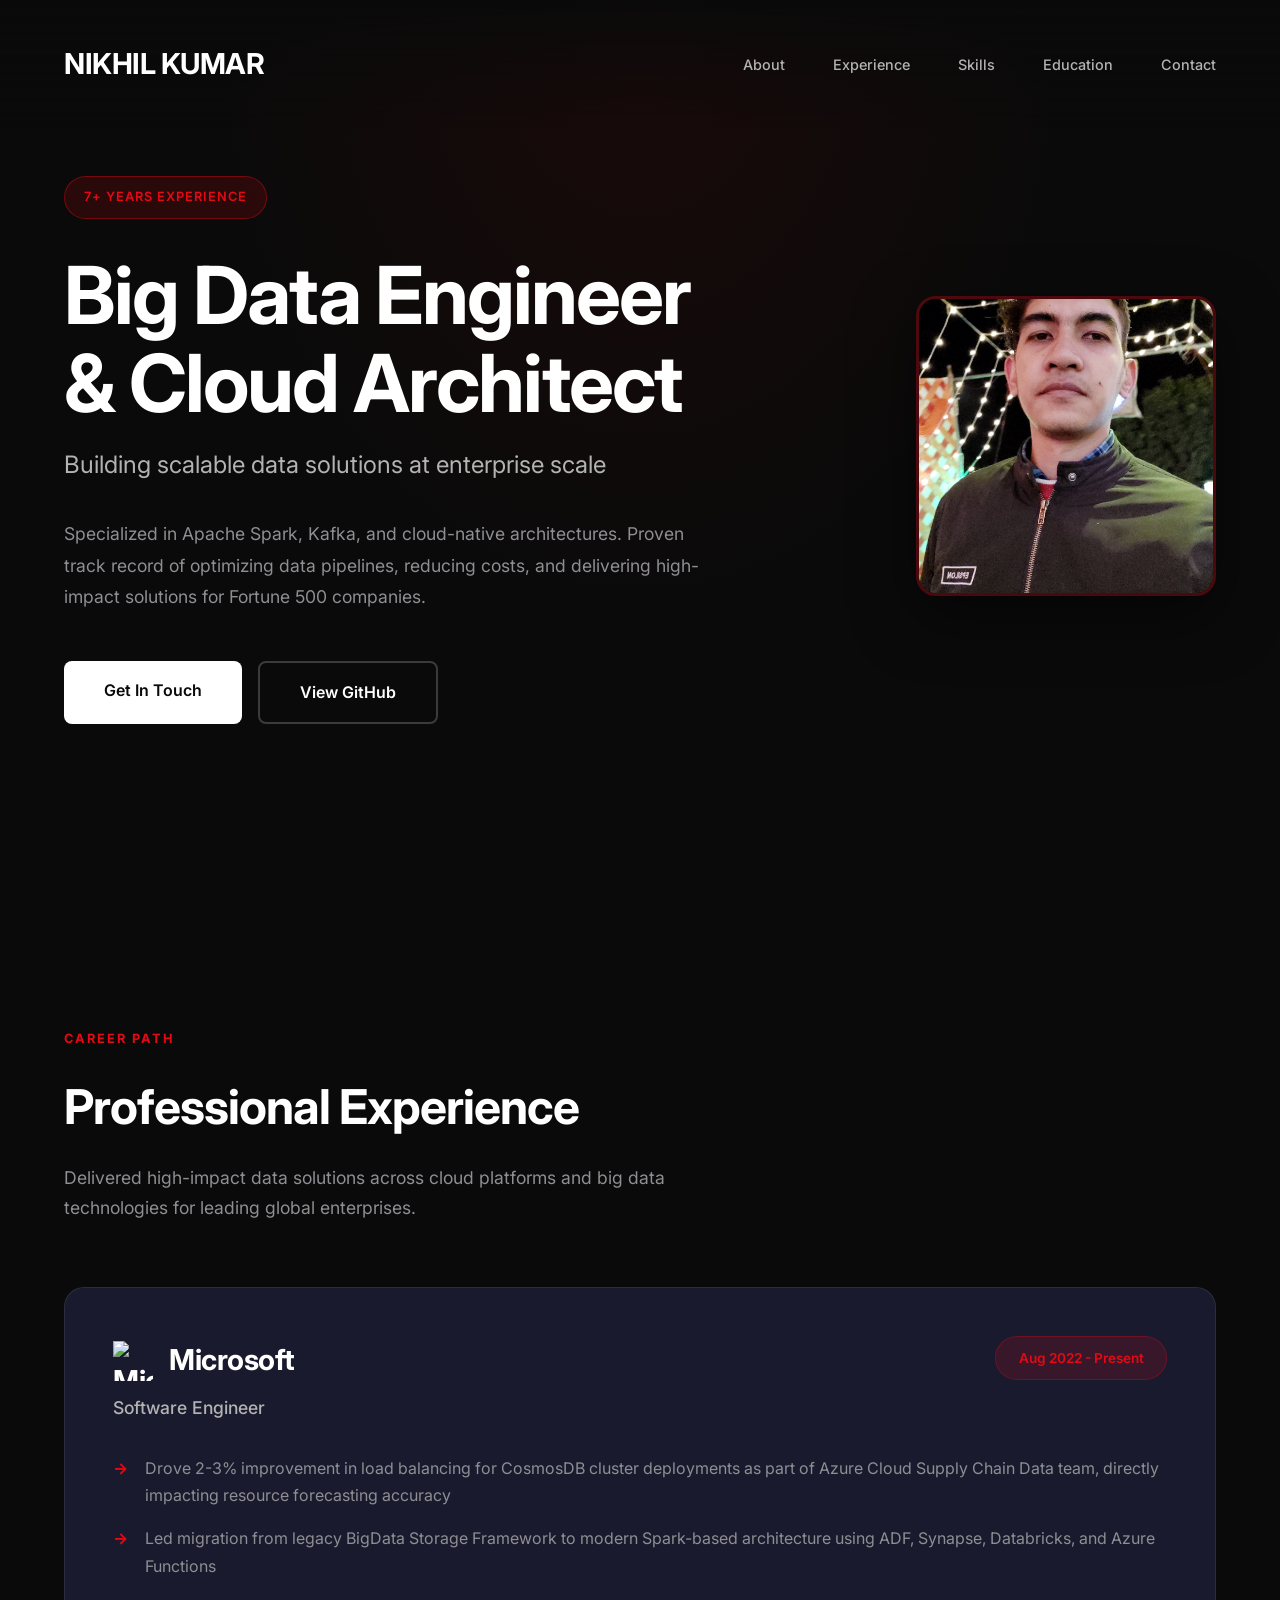
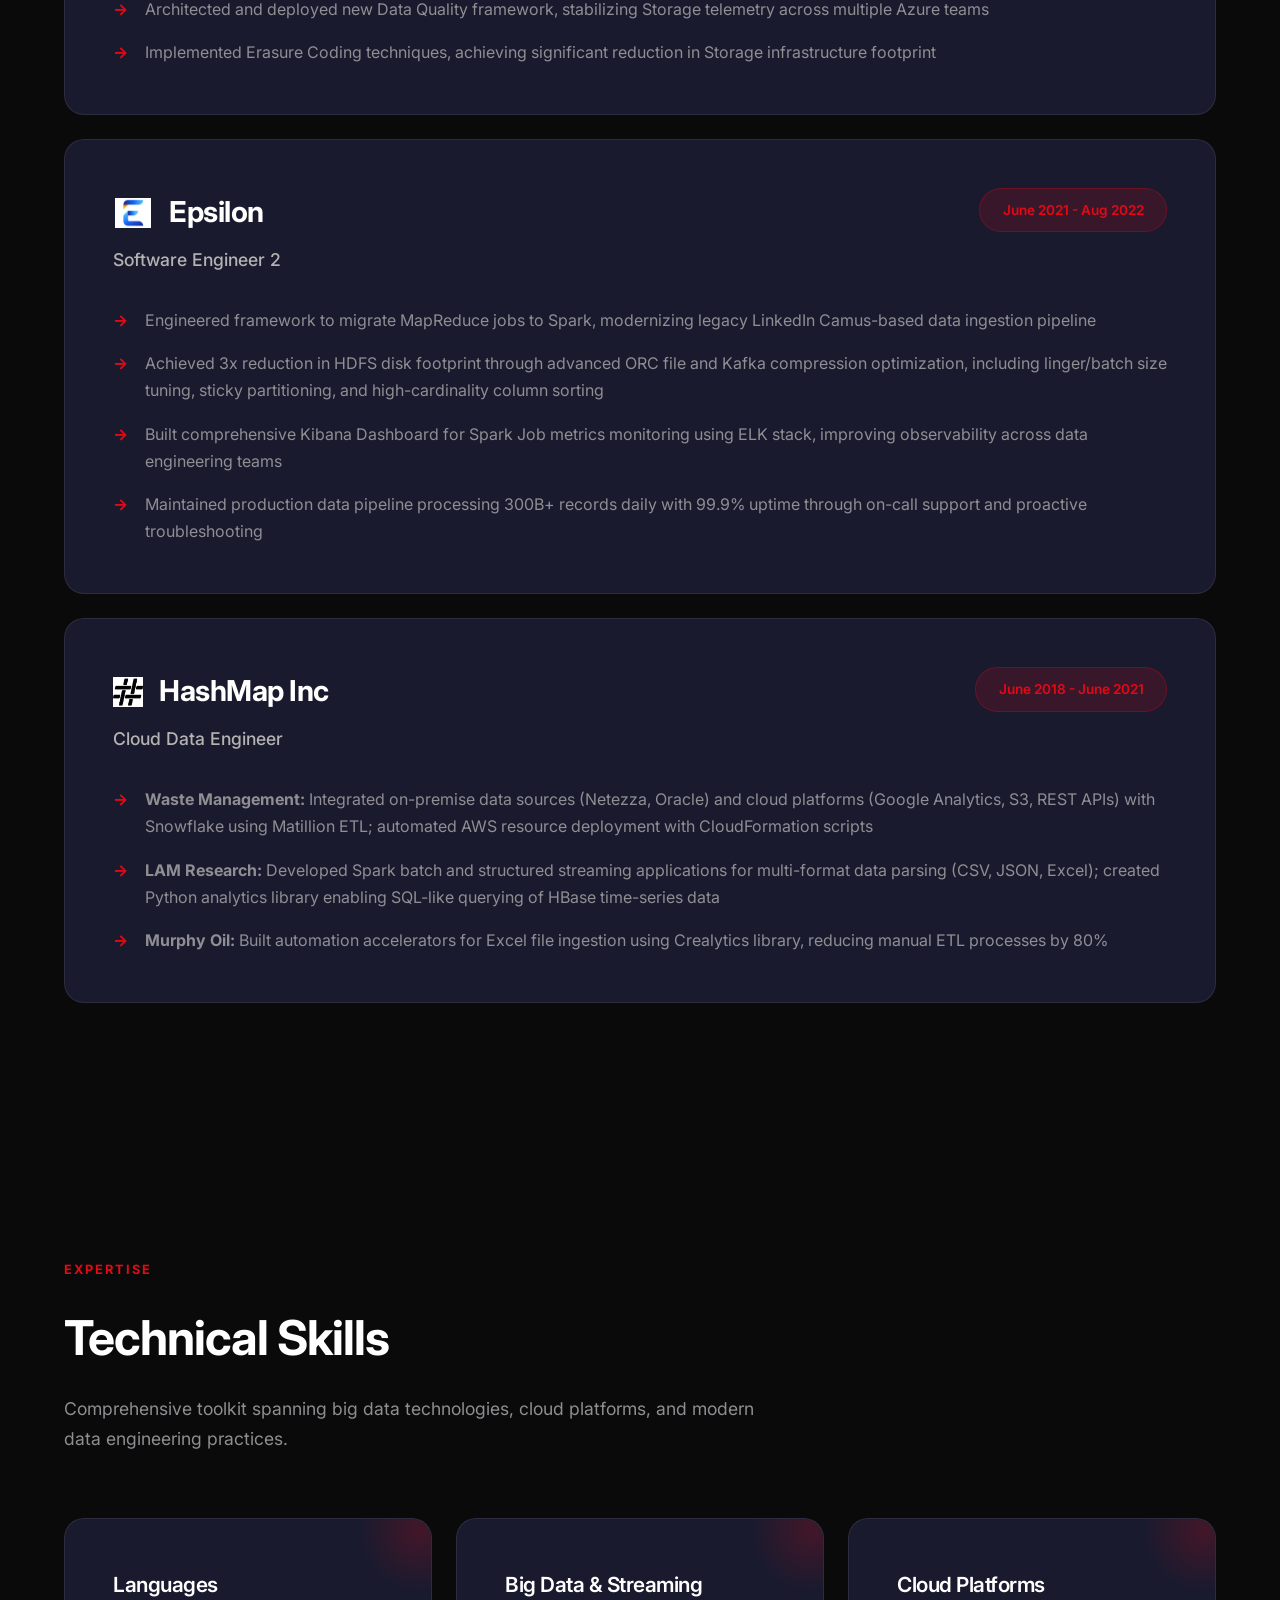
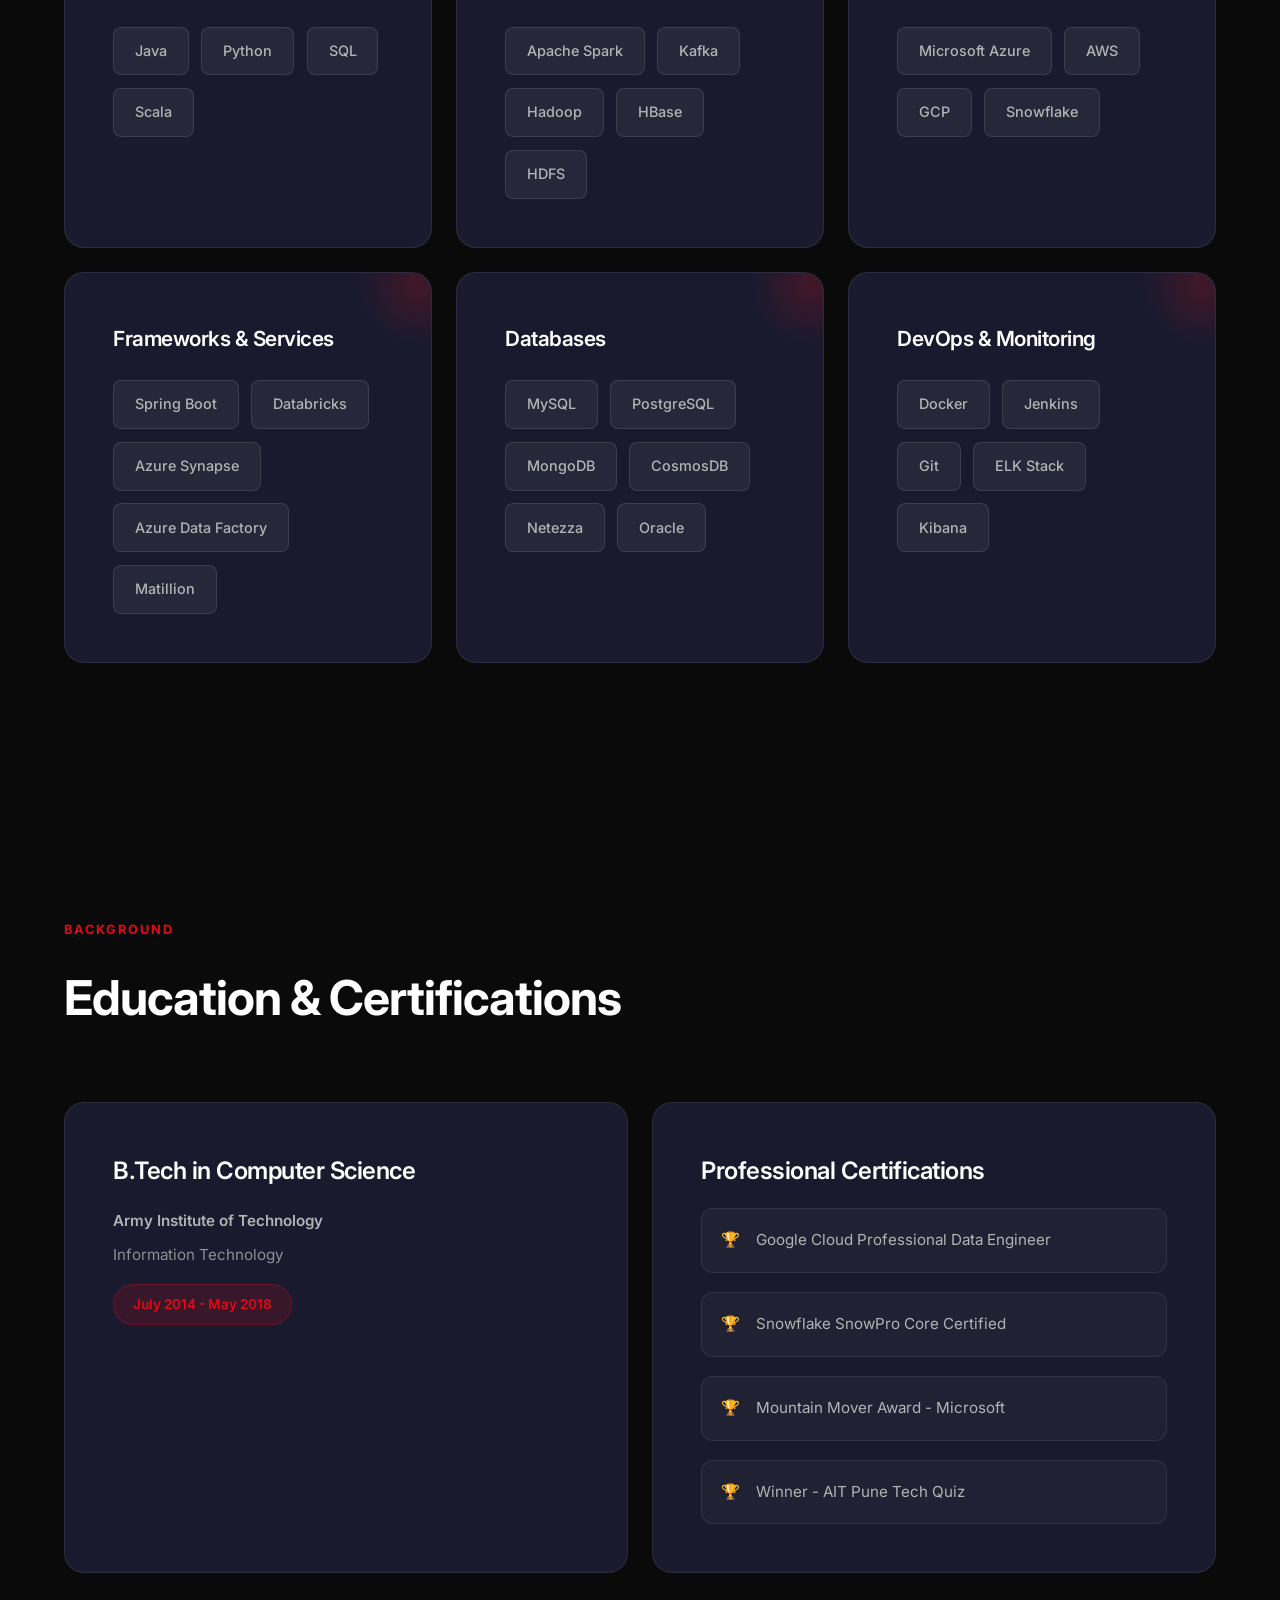
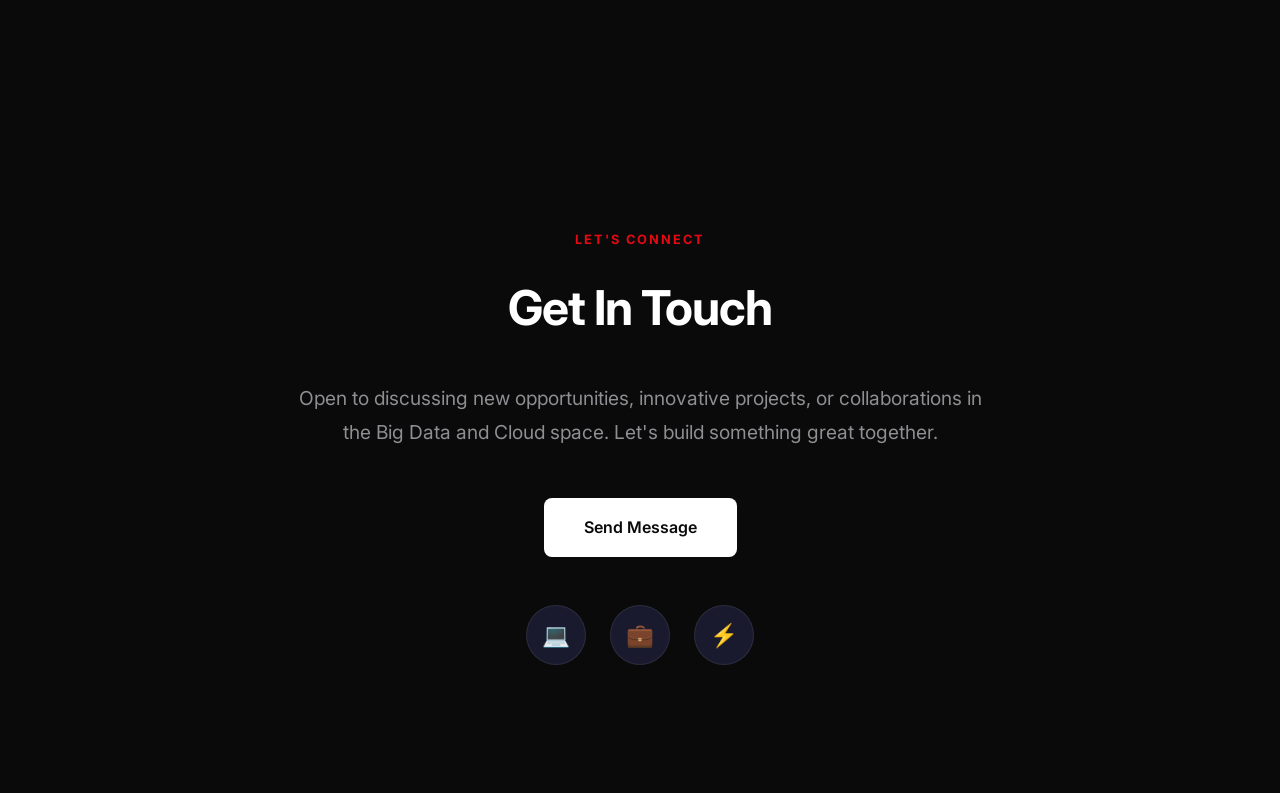
==== index.html @ 718dc9da "Update index.html" ====
<!DOCTYPE html>
<html lang="en">

<head>
  <meta charset="UTF-8">
  <meta name="viewport" content="width=device-width, initial-scale=1.0">
  <title>Nikhil Kumar | Big Data Engineer</title>
  <link rel="preconnect" href="https://fonts.googleapis.com">
  <link rel="preconnect" href="https://fonts.gstatic.com" crossorigin>
  <link href="https://fonts.googleapis.com/css2?family=Inter:wght@300;400;500;600;700&display=swap" rel="stylesheet">
  <style>
    * {
      margin: 0;
      padding: 0;
      box-sizing: border-box;
    }

    :root {
      --bg-primary: #0a0a0a;
      --bg-secondary: #141414;
      --bg-card: #1a1a2e;
      --bg-card-hover: #252541;
      --accent: #ffffff;
      --accent-muted: #b3b3b3;
      --accent-dim: #8e8e93;
      --border: rgba(255, 255, 255, 0.08);
      --highlight: #e50914;
    }

    body {
      font-family: 'Inter', -apple-system, BlinkMacSystemFont, sans-serif;
      background: var(--bg-primary);
      color: var(--accent);
      line-height: 1.7;
      overflow-x: hidden;
      -webkit-font-smoothing: antialiased;
    }

    /* Navigation */
    nav {
      position: fixed;
      top: 0;
      width: 100%;
      background: linear-gradient(180deg, rgba(10, 10, 10, 0.98) 0%, rgba(10, 10, 10, 0) 100%);
      padding: 2rem 0;
      z-index: 1000;
      transition: all 0.3s ease;
    }

    nav.scrolled {
      background: rgba(10, 10, 10, 0.98);
      backdrop-filter: blur(20px);
      border-bottom: 1px solid var(--border);
    }

    nav .container {
      display: flex;
      justify-content: space-between;
      align-items: center;
      max-width: 1400px;
      margin: 0 auto;
      padding: 0 5%;
    }

    .logo {
      font-size: 1.8rem;
      font-weight: 700;
      color: var(--accent);
      text-decoration: none;
      letter-spacing: -0.5px;
      padding: 0.5rem 0;
    }

    .nav-links {
      display: flex;
      gap: 3rem;
      list-style: none;
    }

    .nav-links a {
      color: var(--accent-muted);
      text-decoration: none;
      transition: color 0.3s ease;
      font-size: 0.9rem;
      font-weight: 500;
      position: relative;
    }

    .nav-links a::after {
      content: '';
      position: absolute;
      bottom: -5px;
      left: 0;
      width: 0;
      height: 2px;
      background: var(--accent);
      transition: width 0.3s ease;
    }

    .nav-links a:hover {
      color: var(--accent);
    }

    .nav-links a:hover::after {
      width: 100%;
    }

    /* Hero Section */
    .hero {
      min-height: 100vh;
      display: flex;
      align-items: center;
      padding: 0 5%;
      position: relative;
      background: radial-gradient(ellipse at top, rgba(229, 9, 20, 0.08), transparent 50%);
    }

    .hero-content {
      max-width: 1400px;
      margin: 0 auto;
      width: 100%;
      display: flex;
      align-items: center;
      gap: 4rem;
    }

    .hero-text {
      flex: 1;
    }

    .profile-image-container {
      flex-shrink: 0;
    }

    .profile-image {
      width: 300px;
      height: 300px;
      border-radius: 20px;
      object-fit: cover;
      border: 3px solid rgba(229, 9, 20, 0.3);
      box-shadow: 0 20px 60px rgba(0, 0, 0, 0.5);
      transition: all 0.4s ease;
    }

    .profile-image:hover {
      transform: scale(1.05);
      border-color: var(--highlight);
      box-shadow: 0 30px 80px rgba(229, 9, 20, 0.4);
    }

    .hero-label {
      display: inline-block;
      padding: 0.6rem 1.2rem;
      background: rgba(229, 9, 20, 0.15);
      border: 1px solid rgba(229, 9, 20, 0.4);
      border-radius: 50px;
      font-size: 0.8rem;
      font-weight: 600;
      color: var(--highlight);
      margin-bottom: 2rem;
      letter-spacing: 1px;
      text-transform: uppercase;
    }

    .hero h1 {
      font-size: 5rem;
      font-weight: 700;
      margin-bottom: 1rem;
      letter-spacing: -2px;
      line-height: 1.1;
    }

    .hero .subtitle {
      font-size: 1.5rem;
      color: var(--accent-muted);
      margin-bottom: 2rem;
      font-weight: 400;
    }

    .hero p {
      font-size: 1.1rem;
      color: var(--accent-dim);
      max-width: 650px;
      margin-bottom: 3rem;
      line-height: 1.8;
    }

    .cta-buttons {
      display: flex;
      gap: 1rem;
    }

    .btn {
      padding: 1rem 2.5rem;
      border: none;
      background: var(--accent);
      color: var(--bg-primary);
      text-decoration: none;
      border-radius: 8px;
      transition: all 0.3s cubic-bezier(0.4, 0, 0.2, 1);
      font-size: 1rem;
      font-weight: 600;
      cursor: pointer;
      display: inline-block;
    }

    .btn:hover {
      transform: scale(1.05);
      box-shadow: 0 10px 40px rgba(255, 255, 255, 0.3);
    }

    .btn-secondary {
      background: transparent;
      color: var(--accent);
      border: 2px solid rgba(255, 255, 255, 0.2);
    }

    .btn-secondary:hover {
      border-color: var(--accent);
      background: rgba(255, 255, 255, 0.05);
    }

    /* Section Styling */
    section {
      padding: 8rem 5%;
      max-width: 1400px;
      margin: 0 auto;
    }

    .section-header {
      margin-bottom: 4rem;
    }

    .section-label {
      font-size: 0.8rem;
      color: var(--highlight);
      font-weight: 700;
      text-transform: uppercase;
      letter-spacing: 2px;
      margin-bottom: 1rem;
    }

    .section-title {
      font-size: 3rem;
      font-weight: 700;
      letter-spacing: -1px;
      margin-bottom: 1rem;
    }

    .section-description {
      font-size: 1.1rem;
      color: var(--accent-dim);
      max-width: 700px;
    }

    /* Experience Cards - Netflix Style */
    .experience-grid {
      display: grid;
      gap: 1.5rem;
    }

    .experience-card {
      background: var(--bg-card);
      padding: 3rem;
      border-radius: 20px;
      border: 1px solid var(--border);
      transition: all 0.4s cubic-bezier(0.4, 0, 0.2, 1);
      position: relative;
      overflow: hidden;
    }

    .experience-card::before {
      content: '';
      position: absolute;
      inset: 0;
      border-radius: 20px;
      padding: 2px;
      background: linear-gradient(135deg, rgba(229, 9, 20, 0.6), rgba(147, 51, 234, 0.6));
      -webkit-mask: linear-gradient(#fff 0 0) content-box, linear-gradient(#fff 0 0);
      -webkit-mask-composite: xor;
      mask-composite: exclude;
      opacity: 0;
      transition: opacity 0.4s ease;
    }

    .experience-card:hover {
      background: var(--bg-card-hover);
      transform: translateY(-8px);
      box-shadow: 0 25px 60px rgba(0, 0, 0, 0.6);
    }

    .experience-card:hover::before {
      opacity: 1;
    }

    .company-header {
      display: flex;
      justify-content: space-between;
      align-items: flex-start;
      margin-bottom: 2rem;
      flex-wrap: wrap;
      gap: 1rem;
    }

    .company-info {
      flex: 1;
    }

    .company-name {
      font-size: 1.8rem;
      font-weight: 700;
      color: var(--accent);
      margin-bottom: 0.5rem;
      letter-spacing: -0.5px;
      display: flex;
      align-items: center;
      gap: 1rem;
    }

    .company-logo {
      width: 40px;
      height: 40px;
      object-fit: contain;
    }

    .role {
      font-size: 1.1rem;
      color: var(--accent-muted);
      font-weight: 500;
    }

    .date-badge {
      padding: 0.6rem 1.4rem;
      background: rgba(229, 9, 20, 0.15);
      border: 1px solid rgba(229, 9, 20, 0.3);
      border-radius: 50px;
      color: var(--highlight);
      font-size: 0.85rem;
      font-weight: 600;
      white-space: nowrap;
    }

    .experience-card ul {
      list-style: none;
      display: grid;
      gap: 1rem;
    }

    .experience-card li {
      padding-left: 2rem;
      position: relative;
      color: var(--accent-dim);
      font-size: 1rem;
      line-height: 1.7;
    }

    .experience-card li::before {
      content: '→';
      position: absolute;
      left: 0;
      color: var(--highlight);
      font-weight: bold;
    }

    /* Skills Section - Netflix Card Style */
    .skills-grid {
      display: grid;
      grid-template-columns: repeat(auto-fit, minmax(300px, 1fr));
      gap: 1.5rem;
    }

    .skill-category {
      background: var(--bg-card);
      padding: 3rem;
      border-radius: 20px;
      border: 1px solid var(--border);
      transition: all 0.4s cubic-bezier(0.4, 0, 0.2, 1);
      position: relative;
      overflow: hidden;
    }

    .skill-category::before {
      content: '';
      position: absolute;
      top: 0;
      right: 0;
      width: 120px;
      height: 120px;
      background: radial-gradient(circle, rgba(229, 9, 20, 0.2), transparent 70%);
      border-radius: 50%;
      transform: translate(40%, -40%);
      transition: all 0.4s ease;
    }

    .skill-category:hover {
      background: var(--bg-card-hover);
      transform: translateY(-8px);
      box-shadow: 0 25px 60px rgba(0, 0, 0, 0.6);
    }

    .skill-category:hover::before {
      width: 180px;
      height: 180px;
      background: radial-gradient(circle, rgba(229, 9, 20, 0.3), transparent 70%);
    }

    .skill-category h3 {
      color: var(--accent);
      margin-bottom: 1.5rem;
      font-size: 1.3rem;
      font-weight: 600;
      letter-spacing: -0.5px;
      position: relative;
      z-index: 1;
    }

    .skill-tags {
      display: flex;
      flex-wrap: wrap;
      gap: 0.8rem;
      position: relative;
      z-index: 1;
    }

    .skill-tag {
      background: rgba(255, 255, 255, 0.06);
      padding: 0.7rem 1.3rem;
      border-radius: 8px;
      font-size: 0.9rem;
      color: var(--accent-muted);
      border: 1px solid rgba(255, 255, 255, 0.1);
      transition: all 0.3s ease;
      font-weight: 500;
    }

    .skill-tag:hover {
      background: rgba(229, 9, 20, 0.2);
      border-color: rgba(229, 9, 20, 0.6);
      color: var(--accent);
      transform: translateY(-2px);
    }

    /* Education & Certifications */
    .info-grid {
      display: grid;
      grid-template-columns: repeat(auto-fit, minmax(350px, 1fr));
      gap: 1.5rem;
    }

    .info-card {
      background: var(--bg-card);
      padding: 3rem;
      border-radius: 20px;
      border: 1px solid var(--border);
      transition: all 0.4s cubic-bezier(0.4, 0, 0.2, 1);
      position: relative;
      overflow: hidden;
    }

    .info-card::after {
      content: '';
      position: absolute;
      bottom: 0;
      left: 0;
      right: 0;
      height: 4px;
      background: linear-gradient(90deg, #e50914, #9333ea, #3b82f6);
      transform: scaleX(0);
      transform-origin: left;
      transition: transform 0.5s ease;
    }

    .info-card:hover {
      background: var(--bg-card-hover);
      transform: translateY(-8px);
      box-shadow: 0 25px 60px rgba(0, 0, 0, 0.6);
    }

    .info-card:hover::after {
      transform: scaleX(1);
    }

    .info-card h3 {
      color: var(--accent);
      margin-bottom: 1rem;
      font-size: 1.5rem;
      font-weight: 600;
      letter-spacing: -0.5px;
    }

    .info-card .institution {
      color: var(--accent-muted);
      font-weight: 600;
      margin-bottom: 0.5rem;
    }

    .info-card p {
      color: var(--accent-dim);
      margin-bottom: 0.5rem;
      font-size: 0.95rem;
    }

    .info-card .date {
      display: inline-block;
      padding: 0.5rem 1.2rem;
      background: rgba(229, 9, 20, 0.15);
      border: 1px solid rgba(229, 9, 20, 0.3);
      border-radius: 50px;
      color: var(--highlight);
      font-size: 0.85rem;
      font-weight: 600;
      margin-top: 0.5rem;
    }

    .award-list {
      display: grid;
      gap: 1.2rem;
    }

    .award-item {
      display: flex;
      align-items: flex-start;
      gap: 1rem;
      padding: 1.2rem;
      background: rgba(255, 255, 255, 0.03);
      border-radius: 12px;
      border: 1px solid rgba(255, 255, 255, 0.08);
      transition: all 0.3s ease;
    }

    .award-item:hover {
      background: rgba(229, 9, 20, 0.08);
      border-color: rgba(229, 9, 20, 0.4);
      transform: translateX(5px);
    }

    .award-icon {
      color: var(--highlight);
      font-size: 1.5rem;
      flex-shrink: 0;
    }

    .award-item span {
      color: var(--accent-muted);
      font-size: 0.95rem;
      line-height: 1.6;
    }

    /* Contact Section */
    .contact-content {
      text-align: center;
      max-width: 700px;
      margin: 0 auto;
    }

    .contact-content p {
      color: var(--accent-dim);
      margin-bottom: 3rem;
      font-size: 1.2rem;
      line-height: 1.8;
    }

    .social-links {
      display: flex;
      justify-content: center;
      gap: 1.5rem;
      margin-top: 3rem;
    }

    .social-link {
      width: 60px;
      height: 60px;
      border-radius: 50%;
      background: var(--bg-card);
      border: 1px solid var(--border);
      display: flex;
      align-items: center;
      justify-content: center;
      color: var(--accent-muted);
      text-decoration: none;
      font-size: 1.4rem;
      transition: all 0.3s cubic-bezier(0.4, 0, 0.2, 1);
    }

    .social-link:hover {
      background: var(--accent);
      color: var(--bg-primary);
      border-color: var(--accent);
      transform: translateY(-5px);
      box-shadow: 0 10px 30px rgba(255, 255, 255, 0.2);
    }

    /* Footer */
    footer {
      text-align: center;
      padding: 3rem 5%;
      color: var(--accent-dim);
      border-top: 1px solid var(--border);
      font-size: 0.9rem;
    }

    /* Responsive */
    @media (max-width: 968px) {
      .nav-links {
        gap: 1.5rem;
      }

      .hero-content {
        flex-direction: column-reverse;
        gap: 3rem;
      }

      .profile-image {
        width: 250px;
        height: 250px;
      }

      .hero h1 {
        font-size: 3.5rem;
      }

      .hero .subtitle {
        font-size: 1.2rem;
      }

      .section-title {
        font-size: 2.5rem;
      }

      .cta-buttons {
        flex-direction: column;
      }

      .company-header {
        flex-direction: column;
      }

      .date-badge {
        align-self: flex-start;
      }

      .company-name {
        flex-direction: column;
        align-items: flex-start;
        gap: 0.5rem;
      }
    }

    @media (max-width: 640px) {
      .hero h1 {
        font-size: 2.5rem;
      }

      .profile-image {
        width: 200px;
        height: 200px;
      }

      section {
        padding: 5rem 5%;
      }

      .experience-card {
        padding: 2rem;
      }

      .skill-category {
        padding: 2rem;
      }

      .info-card {
        padding: 2rem;
      }
    }

    /* Smooth scroll */
    html {
      scroll-behavior: smooth;
    }

    /* Custom scrollbar */
    ::-webkit-scrollbar {
      width: 10px;
    }

    ::-webkit-scrollbar-track {
      background: var(--bg-secondary);
    }

    ::-webkit-scrollbar-thumb {
      background: rgba(255, 255, 255, 0.2);
      border-radius: 5px;
    }

    ::-webkit-scrollbar-thumb:hover {
      background: rgba(255, 255, 255, 0.3);
    }
  </style>
</head>

<body>
  <nav id="navbar">
    <div class="container">
      <a href="#" class="logo">NIKHIL KUMAR</a>
      <ul class="nav-links">
        <li><a href="#about">About</a></li>
        <li><a href="#experience">Experience</a></li>
        <li><a href="#skills">Skills</a></li>
        <li><a href="#education">Education</a></li>
        <li><a href="#contact">Contact</a></li>
      </ul>
    </div>
  </nav>

  <section class="hero" id="about">
    <div class="hero-content">
      <div class="hero-text">
        <div class="hero-label">7+ YEARS EXPERIENCE</div>
        <h1>Big Data Engineer<br>& Cloud Architect</h1>
        <p class="subtitle">Building scalable data solutions at enterprise scale</p>
        <p>Specialized in Apache Spark, Kafka, and cloud-native architectures. Proven track record of optimizing
          data pipelines, reducing costs, and delivering high-impact solutions for Fortune 500 companies.</p>
        <div class="cta-buttons">
          <a href="#contact" class="btn">Get In Touch</a>
          <a href="https://github.com/nk2242696" class="btn btn-secondary" target="_blank">View GitHub</a>
        </div>
      </div>
      <div class="profile-image-container">
        <img src="img/profile.jpg" alt="Nikhil Kumar" class="profile-image">
      </div>
    </div>
  </section>

  <section id="experience">
    <div class="section-header">
      <div class="section-label">CAREER PATH</div>
      <h2 class="section-title">Professional Experience</h2>
      <p class="section-description">Delivered high-impact data solutions across cloud platforms and big data
        technologies for leading global enterprises.</p>
    </div>
    <div class="experience-grid">
      <div class="experience-card">
        <div class="company-header">
          <div class="company-info">
            <h3 class="company-name">
              <img
                src="https://upload.wikimedia.org/wikipedia/commons/thumb/4/44/Microsoft_logo.svg/2048px-Microsoft_logo.svg.png"
                alt="Microsoft" class="company-logo">
              <span>Microsoft</span>
            </h3>
            <p class="role">Software Engineer</p>
          </div>
          <span class="date-badge">Aug 2022 - Present</span>
        </div>
        <ul>
          <li>Drove 2-3% improvement in load balancing for CosmosDB cluster deployments as part of Azure Cloud
            Supply Chain Data team, directly impacting resource forecasting accuracy</li>
          <li>Led migration from legacy BigData Storage Framework to modern Spark-based architecture using
            ADF, Synapse, Databricks, and Azure Functions</li>
          <li>Architected and deployed new Data Quality framework, stabilizing Storage telemetry across
            multiple Azure teams</li>
          <li>Implemented Erasure Coding techniques, achieving significant reduction in Storage infrastructure
            footprint</li>
        </ul>
      </div>

      <div class="experience-card">
        <div class="company-header">
          <div class="company-info">
            <h3 class="company-name">
              <img src="img/epsilon_logo.png" alt="Epsilon" style="width:40px;height:30px;" class="company-logo">
              <span>Epsilon</span>
            </h3>
            <p class="role">Software Engineer 2</p>
          </div>
          <span class="date-badge">June 2021 - Aug 2022</span>
        </div>
        <ul>
          <li>Engineered framework to migrate MapReduce jobs to Spark, modernizing legacy LinkedIn Camus-based
            data ingestion pipeline</li>
          <li>Achieved 3x reduction in HDFS disk footprint through advanced ORC file and Kafka compression
            optimization, including linger/batch size tuning, sticky partitioning, and high-cardinality
            column sorting</li>
          <li>Built comprehensive Kibana Dashboard for Spark Job metrics monitoring using ELK stack, improving
            observability across data engineering teams</li>
          <li>Maintained production data pipeline processing 300B+ records daily with 99.9% uptime through
            on-call support and proactive troubleshooting</li>
        </ul>
      </div>

      <div class="experience-card">
        <div class="company-header">
          <div class="company-info">
            <h3 class="company-name">
              <img src="img/hashmap_logo.jpg" style="width:30px;height:30px;" alt="HashMap Inc" class="company-logo">
              <span>HashMap Inc</span>
            </h3>
            <p class="role">Cloud Data Engineer</p>
          </div>
          <span class="date-badge">June 2018 - June 2021</span>
        </div>
        <ul>
          <li><strong>Waste Management:</strong> Integrated on-premise data sources (Netezza, Oracle) and
            cloud platforms (Google Analytics, S3, REST APIs) with Snowflake using Matillion ETL; automated
            AWS resource deployment with CloudFormation scripts</li>
          <li><strong>LAM Research:</strong> Developed Spark batch and structured streaming applications for
            multi-format data parsing (CSV, JSON, Excel); created Python analytics library enabling SQL-like
            querying of HBase time-series data</li>
          <li><strong>Murphy Oil:</strong> Built automation accelerators for Excel file ingestion using
            Crealytics library, reducing manual ETL processes by 80%</li>
        </ul>
      </div>
    </div>
  </section>

  <section id="skills">
    <div class="section-header">
      <div class="section-label">EXPERTISE</div>
      <h2 class="section-title">Technical Skills</h2>
      <p class="section-description">Comprehensive toolkit spanning big data technologies, cloud platforms, and
        modern data engineering practices.</p>
    </div>
    <div class="skills-grid">
      <div class="skill-category">
        <h3>Languages</h3>
        <div class="skill-tags">
          <span class="skill-tag">Java</span>
          <span class="skill-tag">Python</span>
          <span class="skill-tag">SQL</span>
          <span class="skill-tag">Scala</span>
        </div>
      </div>

      <div class="skill-category">
        <h3>Big Data & Streaming</h3>
        <div class="skill-tags">
          <span class="skill-tag">Apache Spark</span>
          <span class="skill-tag">Kafka</span>
          <span class="skill-tag">Hadoop</span>
          <span class="skill-tag">HBase</span>
          <span class="skill-tag">HDFS</span>
        </div>
      </div>

      <div class="skill-category">
        <h3>Cloud Platforms</h3>
        <div class="skill-tags">
          <span class="skill-tag">Microsoft Azure</span>
          <span class="skill-tag">AWS</span>
          <span class="skill-tag">GCP</span>
          <span class="skill-tag">Snowflake</span>
        </div>
      </div>

      <div class="skill-category">
        <h3>Frameworks & Services</h3>
        <div class="skill-tags">
          <span class="skill-tag">Spring Boot</span>
          <span class="skill-tag">Databricks</span>
          <span class="skill-tag">Azure Synapse</span>
          <span class="skill-tag">Azure Data Factory</span>
          <span class="skill-tag">Matillion</span>
        </div>
      </div>

      <div class="skill-category">
        <h3>Databases</h3>
        <div class="skill-tags">
          <span class="skill-tag">MySQL</span>
          <span class="skill-tag">PostgreSQL</span>
          <span class="skill-tag">MongoDB</span>
          <span class="skill-tag">CosmosDB</span>
          <span class="skill-tag">Netezza</span>
          <span class="skill-tag">Oracle</span>
        </div>
      </div>

      <div class="skill-category">
        <h3>DevOps & Monitoring</h3>
        <div class="skill-tags">
          <span class="skill-tag">Docker</span>
          <span class="skill-tag">Jenkins</span>
          <span class="skill-tag">Git</span>
          <span class="skill-tag">ELK Stack</span>
          <span class="skill-tag">Kibana</span>
        </div>
      </div>
    </div>
  </section>

  <section id="education">
    <div class="section-header">
      <div class="section-label">BACKGROUND</div>
      <h2 class="section-title">Education & Certifications</h2>
    </div>
    <div class="info-grid">
      <div class="info-card">
        <h3>B.Tech in Computer Science</h3>
        <p class="institution">Army Institute of Technology</p>
        <p>Information Technology</p>
        <span class="date">July 2014 - May 2018</span>
      </div>

      <div class="info-card">
        <h3>Professional Certifications</h3>
        <div class="award-list">
          <div class="award-item">
            <span class="award-icon">🏆</span>
            <span>Google Cloud Professional Data Engineer</span>
          </div>
          <div class="award-item">
            <span class="award-icon">🏆</span>
            <span>Snowflake SnowPro Core Certified</span>
          </div>
          <div class="award-item">
            <span class="award-icon">🏆</span>
            <span>Mountain Mover Award - Microsoft</span>
          </div>
          <div class="award-item">
            <span class="award-icon">🏆</span>
            <span>Winner - AIT Pune Tech Quiz</span>
          </div>
        </div>
      </div>
    </div>
  </section>

  <section id="contact">
    <div class="section-header" style="text-align: center; margin-bottom: 2rem;">
      <div class="section-label">LET'S CONNECT</div>
      <h2 class="section-title">Get In Touch</h2>
    </div>
    <div class="contact-content">
      <p>Open to discussing new opportunities, innovative projects, or collaborations in the Big Data and Cloud
        space. Let's build something great together.</p>
      <a href="mailto:nk2242696@gmail.com" class="btn">Send Message</a>
      <div class="social-links">
        <a href="https://github.com/nk2242696" class="social-link" target="_blank" title="GitHub">
          <span>💻</span>
        </a>
        <a href="https://www.linkedin.com/in/nikhil-k-82b003ba/" class="social-link" target="_blank" title="LinkedIn">
          <span>💼</span>
        </a>
        <a href="https://www.hackerrank.com/nk2734534" class="social-link" target="_blank" title="HackerRank">
          <span>⚡</span>
        </a>
      </div>
    </div>
  </section>
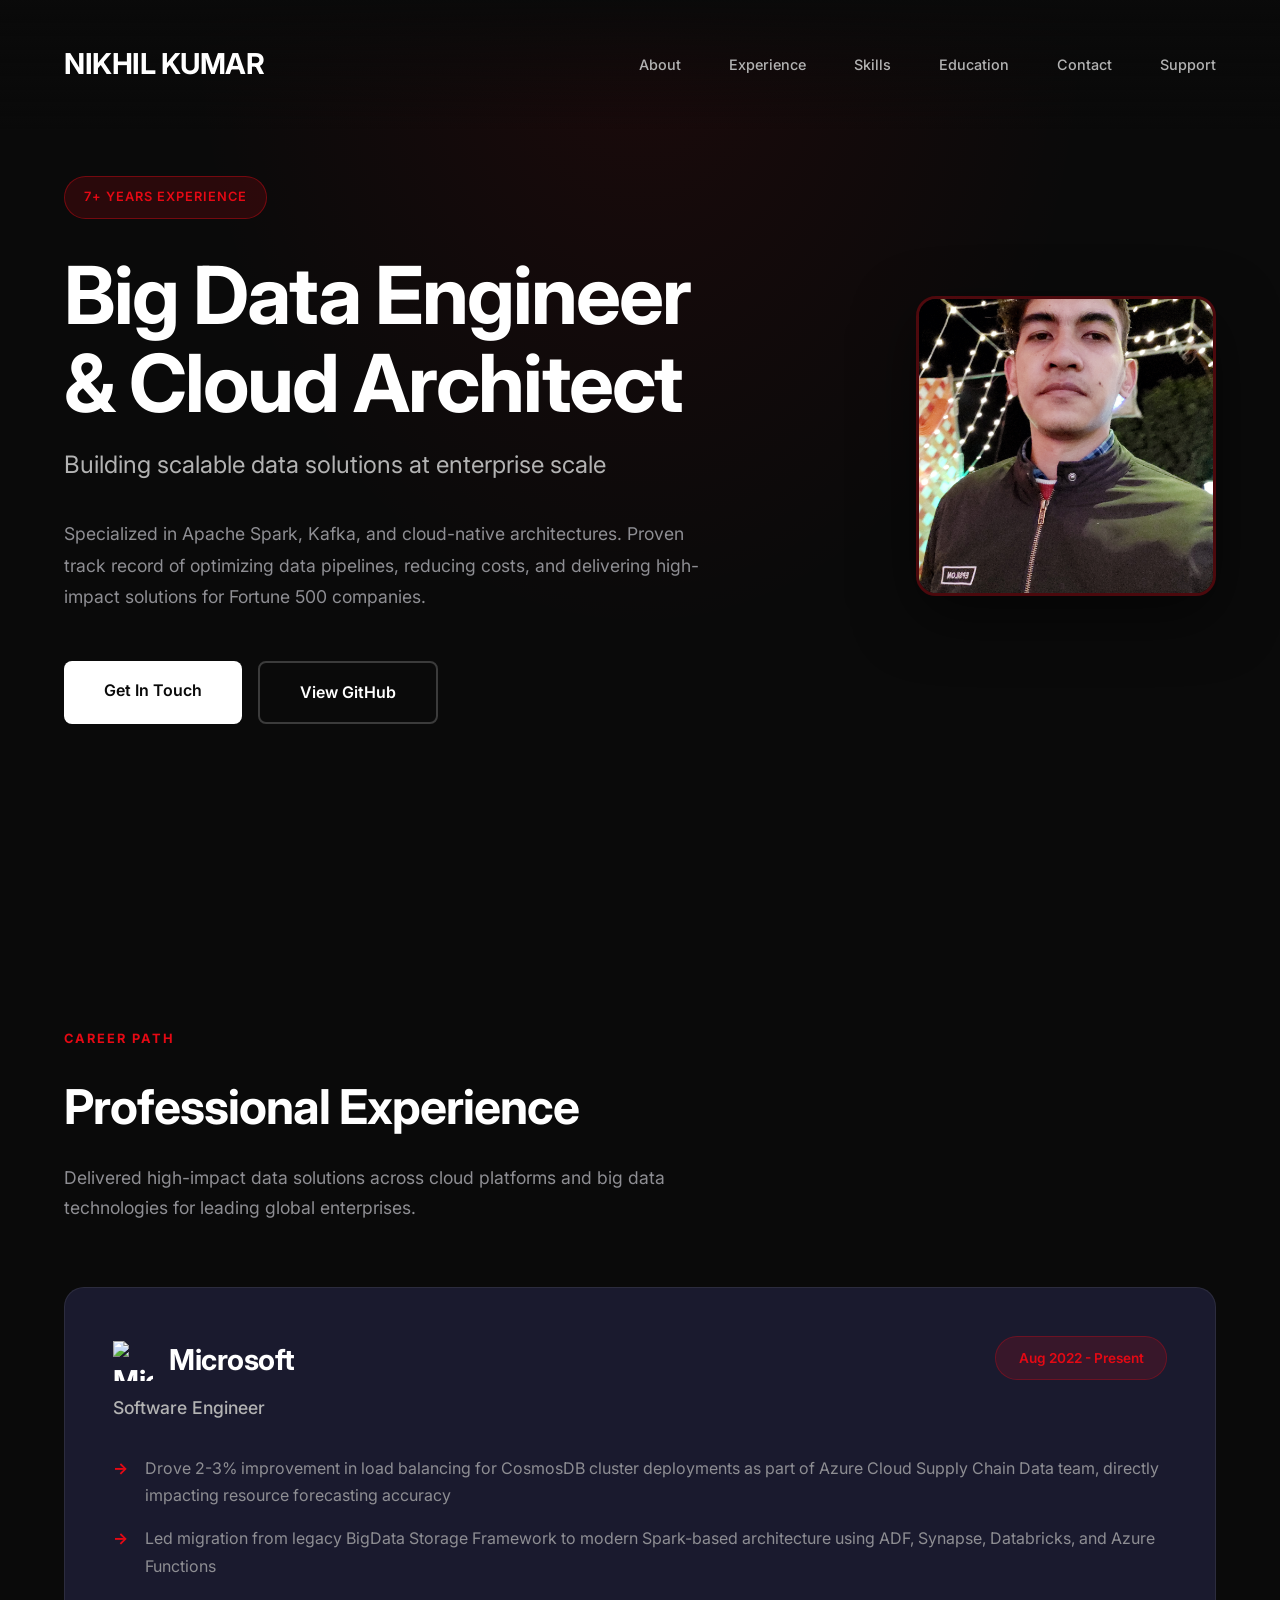
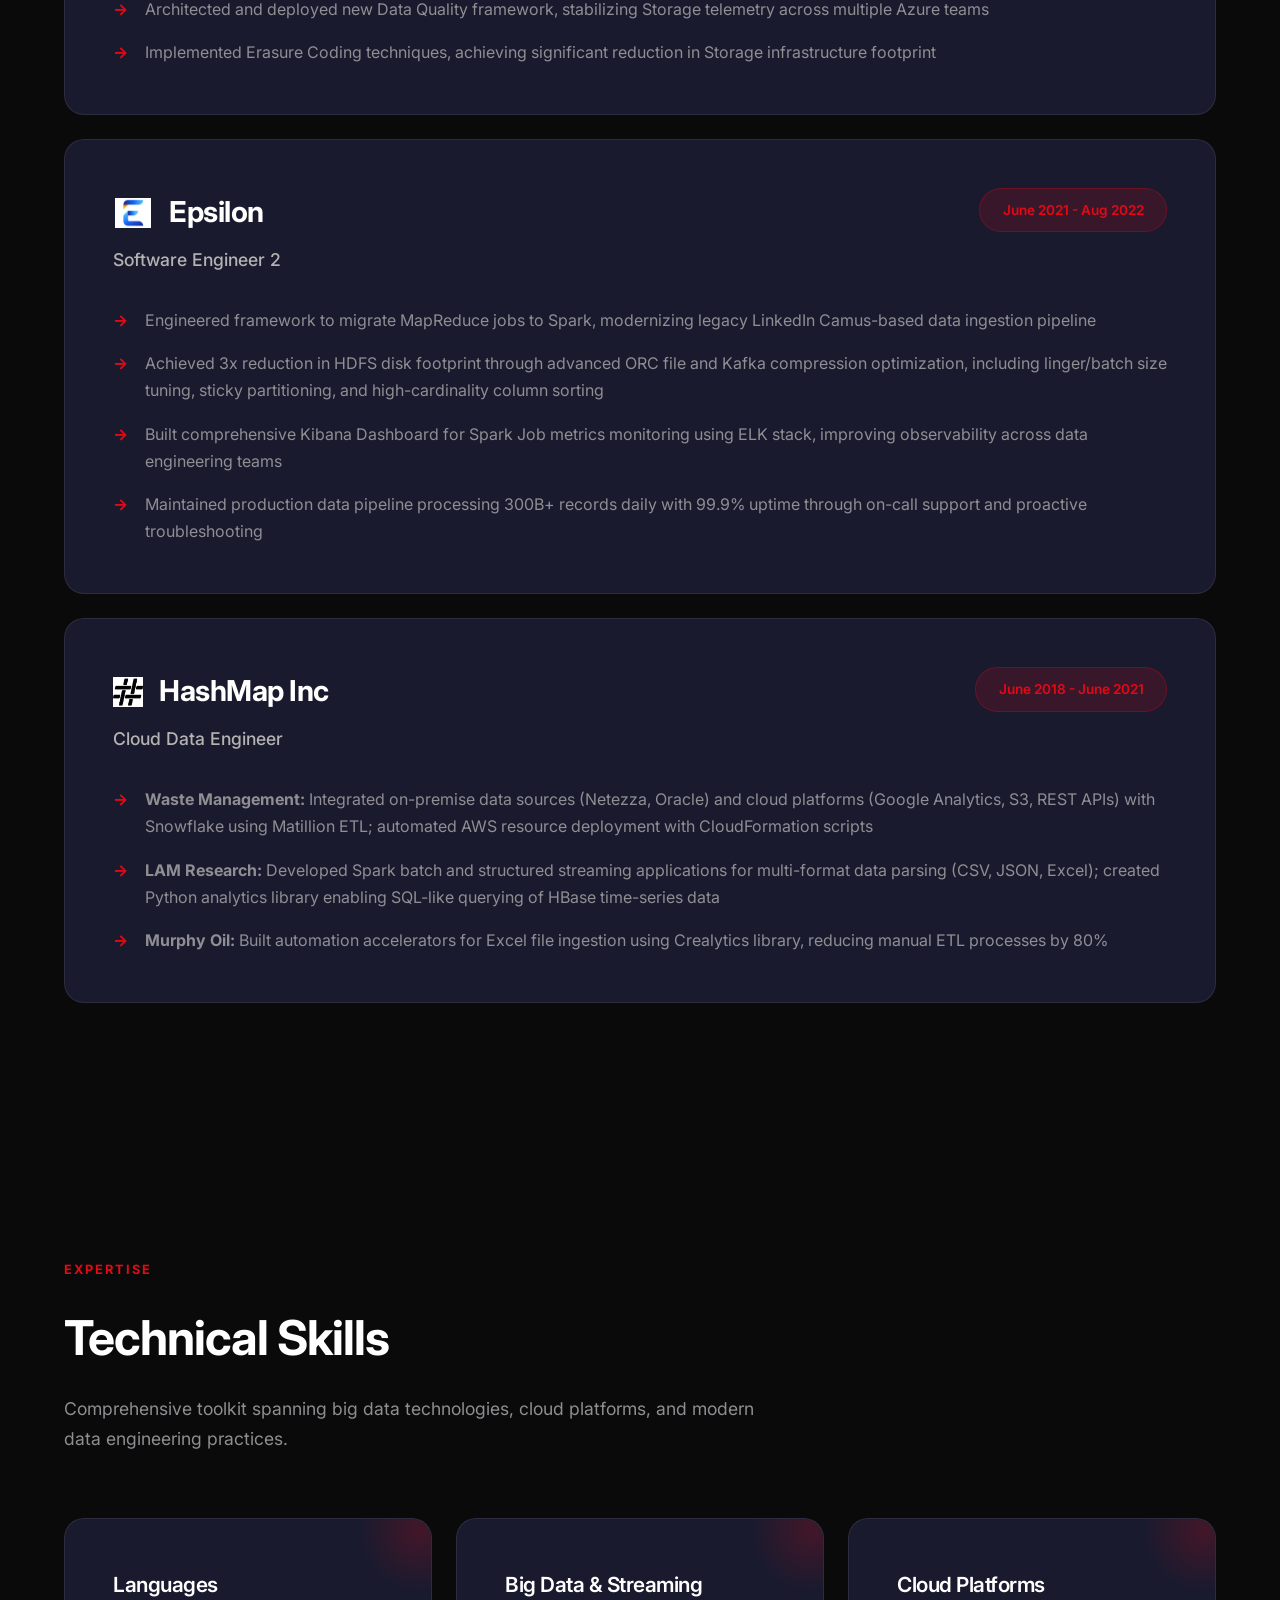
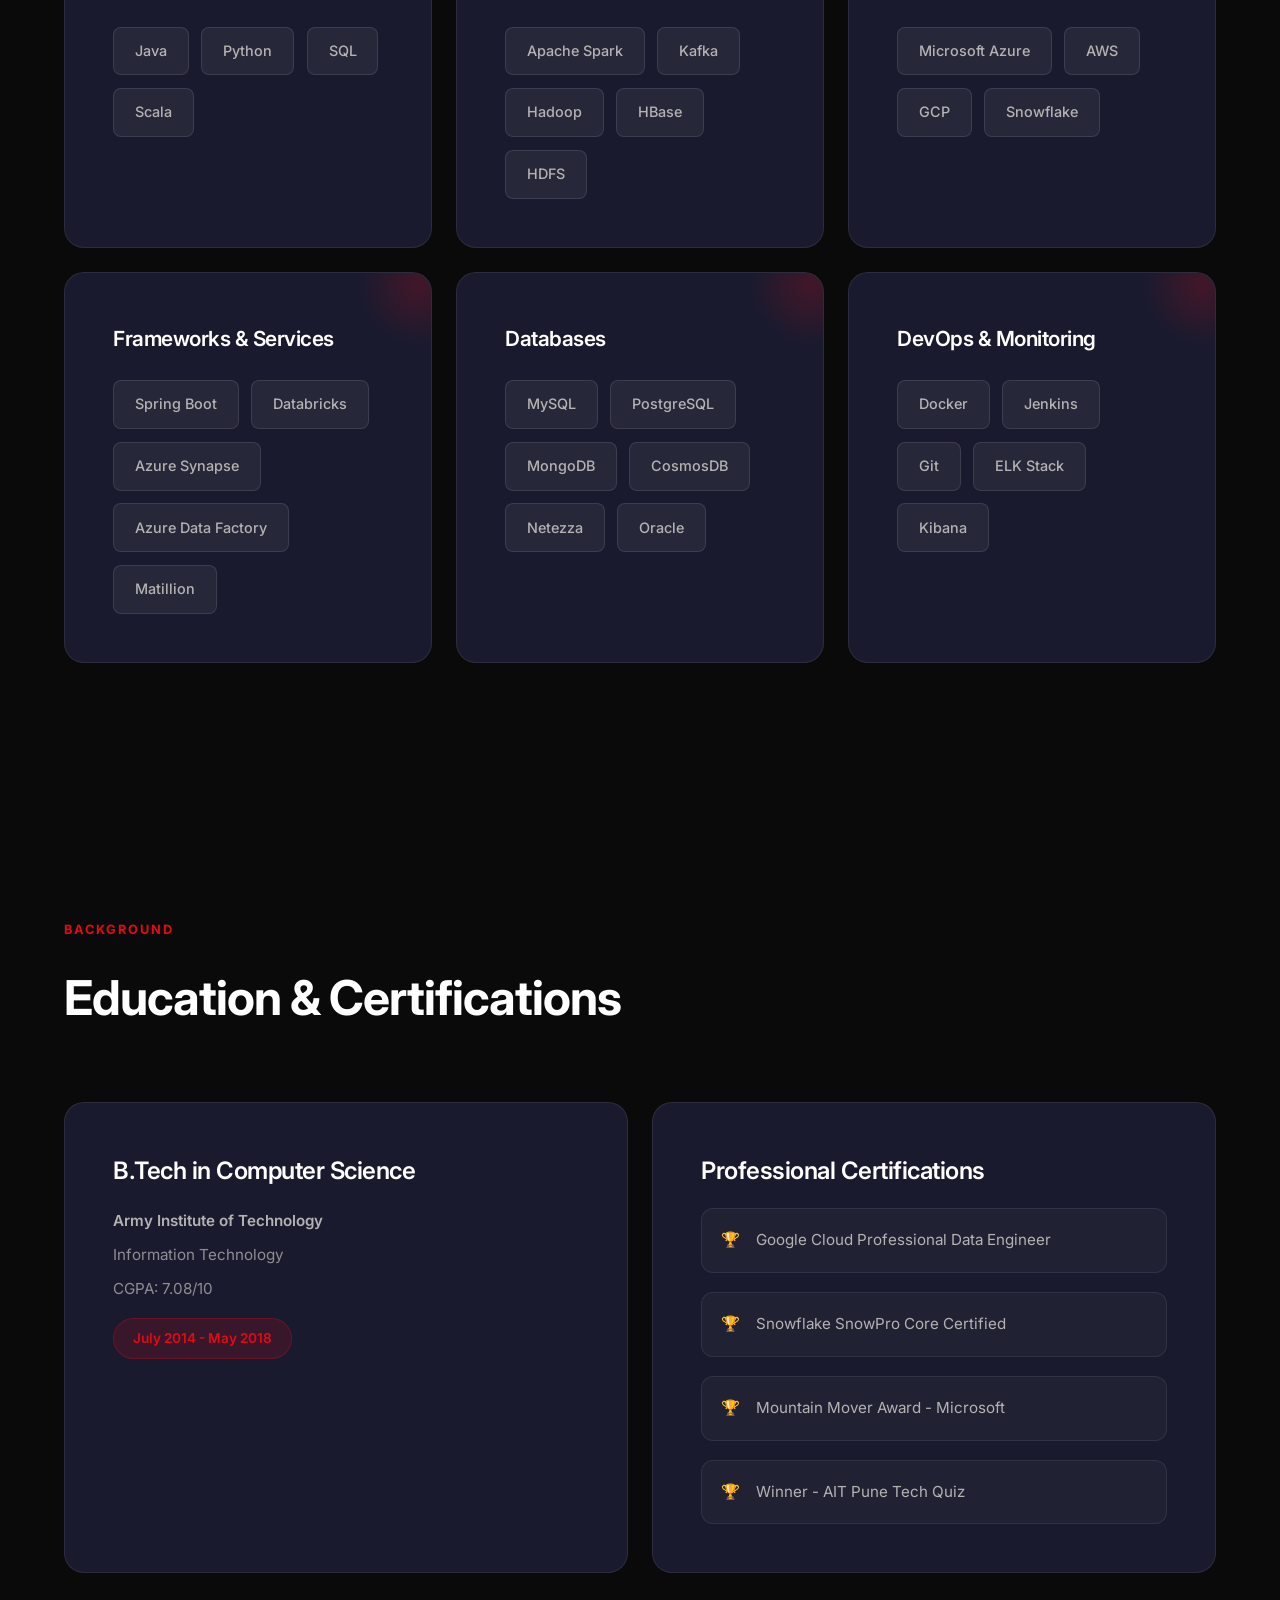
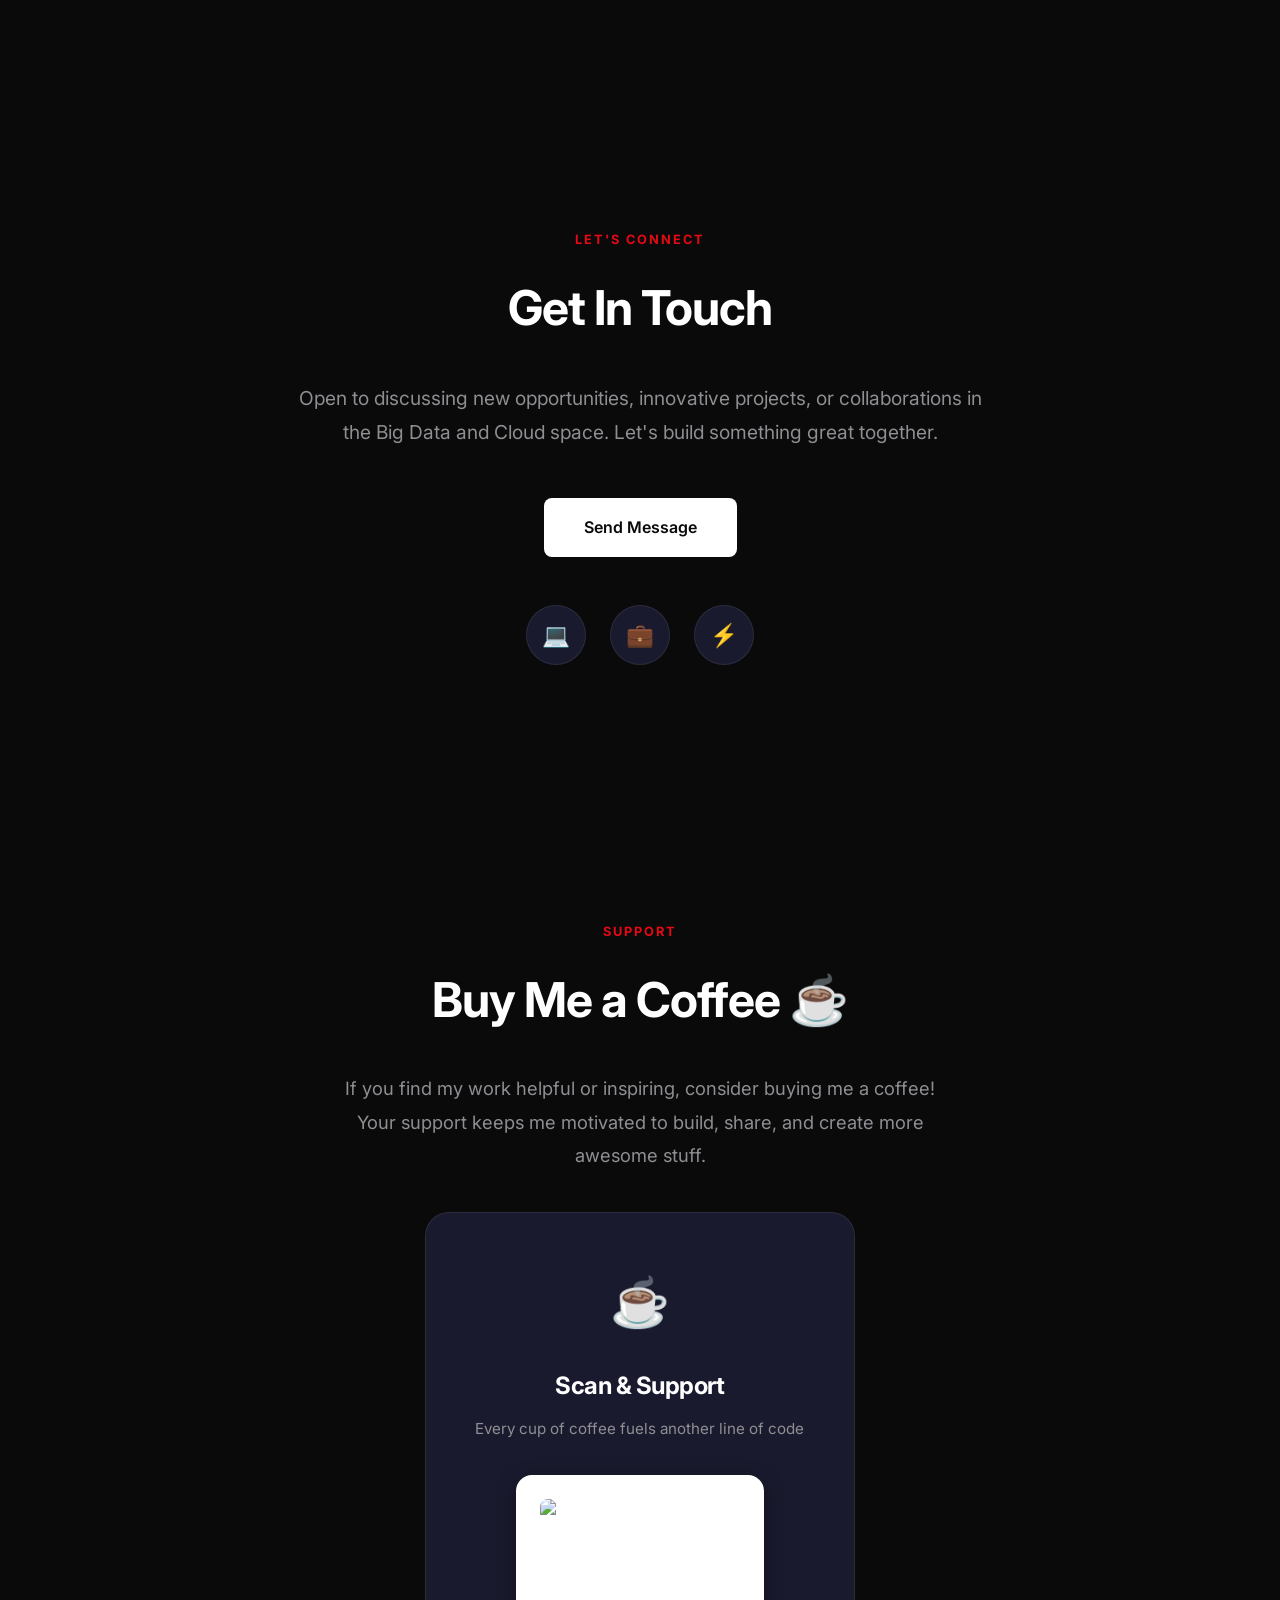
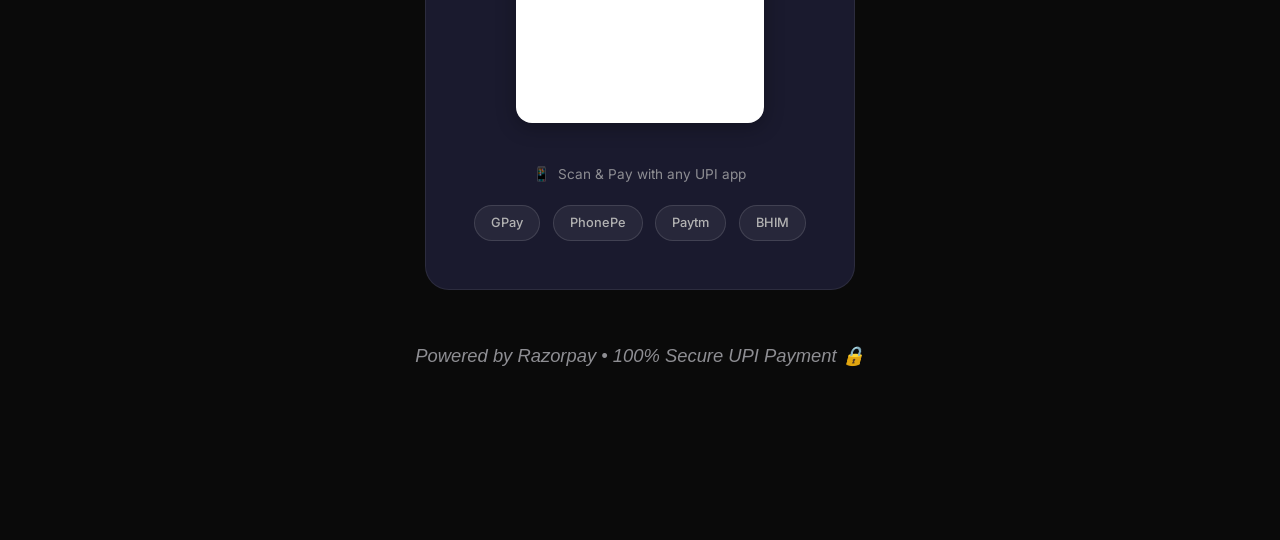
==== commit f5e3579a: "Added Buy me coffee functionality" ====
--- a/index.html
+++ b/index.html
@@ -599,6 +599,138 @@
       font-size: 0.9rem;
     }
 
+    /* Support Section */
+    .support-content {
+      text-align: center;
+      max-width: 600px;
+      margin: 0 auto;
+    }
+
+    .support-content p {
+      color: var(--accent-dim);
+      font-size: 1.15rem;
+      line-height: 1.8;
+      margin-bottom: 2.5rem;
+    }
+
+    .coffee-card {
+      background: var(--bg-card);
+      border: 1px solid var(--border);
+      border-radius: 24px;
+      padding: 3rem;
+      display: inline-block;
+      position: relative;
+      overflow: hidden;
+      transition: all 0.4s cubic-bezier(0.4, 0, 0.2, 1);
+    }
+
+    .coffee-card::before {
+      content: '';
+      position: absolute;
+      inset: 0;
+      border-radius: 24px;
+      padding: 2px;
+      background: linear-gradient(135deg, rgba(229, 9, 20, 0.5), rgba(255, 193, 7, 0.5));
+      -webkit-mask: linear-gradient(#fff 0 0) content-box, linear-gradient(#fff 0 0);
+      -webkit-mask-composite: xor;
+      mask-composite: exclude;
+      opacity: 0;
+      transition: opacity 0.4s ease;
+    }
+
+    .coffee-card:hover {
+      background: var(--bg-card-hover);
+      transform: translateY(-8px);
+      box-shadow: 0 25px 60px rgba(0, 0, 0, 0.6);
+    }
+
+    .coffee-card:hover::before {
+      opacity: 1;
+    }
+
+    .coffee-icon {
+      font-size: 3rem;
+      margin-bottom: 1.5rem;
+      display: block;
+    }
+
+    .coffee-card h3 {
+      color: var(--accent);
+      font-size: 1.5rem;
+      font-weight: 700;
+      margin-bottom: 0.5rem;
+      letter-spacing: -0.5px;
+    }
+
+    .coffee-card .coffee-subtitle {
+      color: var(--accent-dim);
+      font-size: 0.95rem;
+      margin-bottom: 2rem;
+    }
+
+    .qr-container {
+      background: #ffffff;
+      border-radius: 16px;
+      padding: 1.5rem;
+      display: inline-block;
+      margin-bottom: 1.5rem;
+      box-shadow: 0 4px 20px rgba(0, 0, 0, 0.3);
+      transition: transform 0.3s ease;
+    }
+
+    .qr-container:hover {
+      transform: scale(1.05);
+    }
+
+    .qr-container img {
+      width: 200px;
+      height: 200px;
+      display: block;
+      border-radius: 8px;
+    }
+
+    .scan-hint {
+      color: var(--accent-dim);
+      font-size: 0.85rem;
+      margin-top: 1rem;
+      display: flex;
+      align-items: center;
+      justify-content: center;
+      gap: 0.5rem;
+    }
+
+    .upi-apps {
+      display: flex;
+      justify-content: center;
+      gap: 0.8rem;
+      margin-top: 1.2rem;
+      flex-wrap: wrap;
+    }
+
+    .upi-badge {
+      padding: 0.4rem 1rem;
+      background: rgba(255, 255, 255, 0.06);
+      border: 1px solid rgba(255, 255, 255, 0.12);
+      border-radius: 50px;
+      font-size: 0.8rem;
+      color: var(--accent-muted);
+      font-weight: 500;
+      transition: all 0.3s ease;
+    }
+
+    .upi-badge:hover {
+      background: rgba(229, 9, 20, 0.15);
+      border-color: rgba(229, 9, 20, 0.4);
+      color: var(--accent);
+    }
+
+    .support-footer-note {
+      color: var(--accent-dim);
+      font-size: 0.9rem;
+      margin-top: 2.5rem;
+      font-style: italic;
+    }
+
     /* Responsive */
     @media (max-width: 968px) {
       .nav-links {
@@ -708,6 +840,7 @@
         <li><a href="#skills">Skills</a></li>
         <li><a href="#education">Education</a></li>
         <li><a href="#contact">Contact</a></li>
+        <li><a href="#support">Support</a></li>
       </ul>
     </div>
   </nav>
@@ -898,6 +1031,7 @@
         <h3>B.Tech in Computer Science</h3>
         <p class="institution">Army Institute of Technology</p>
         <p>Information Technology</p>
+        <p>CGPA: 7.08/10</p>
         <span class="date">July 2014 - May 2018</span>
       </div>
 
@@ -947,3 +1081,31 @@
       </div>
     </div>
   </section>
+
+  <section id="support">
+    <div class="section-header" style="text-align: center; margin-bottom: 2rem;">
+      <div class="section-label">SUPPORT</div>
+      <h2 class="section-title">Buy Me a Coffee ☕</h2>
+    </div>
+    <div class="support-content">
+      <p>If you find my work helpful or inspiring, consider buying me a coffee! Your support keeps me motivated to build, share, and create more awesome stuff.</p>
+      <div class="coffee-card">
+        <span class="coffee-icon">☕</span>
+        <h3>Scan & Support</h3>
+        <p class="coffee-subtitle">Every cup of coffee fuels another line of code</p>
+        <div class="qr-container">
+          <img src="img/qr-code.png" alt="Scan to pay via UPI">
+        </div>
+        <div class="scan-hint">
+          <span>📱</span> Scan & Pay with any UPI app
+        </div>
+        <div class="upi-apps">
+          <span class="upi-badge">GPay</span>
+          <span class="upi-badge">PhonePe</span>
+          <span class="upi-badge">Paytm</span>
+          <span class="upi-badge">BHIM</span>
+        </div>
+      </div>
+      <p class="support-footer-note">Powered by Razorpay • 100% Secure UPI Payment 🔒</p>
+    </div>
+  </section>
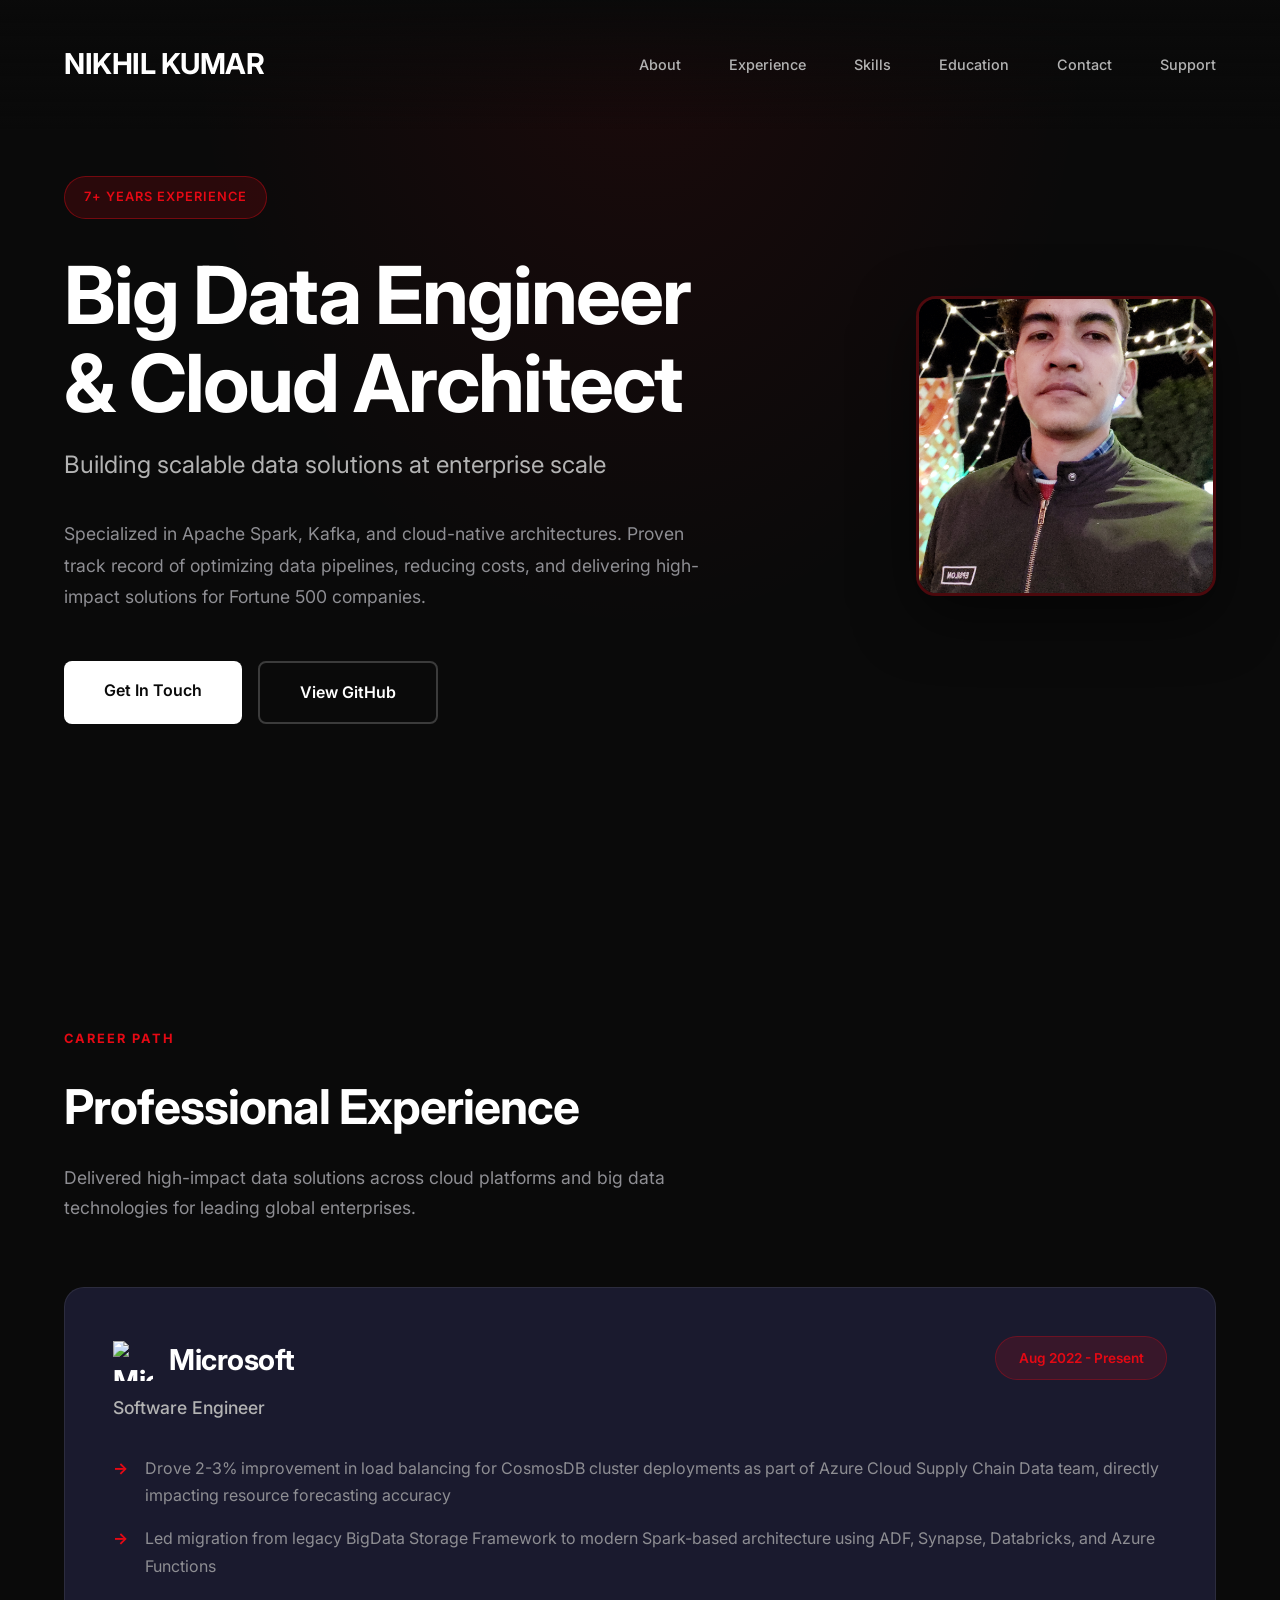
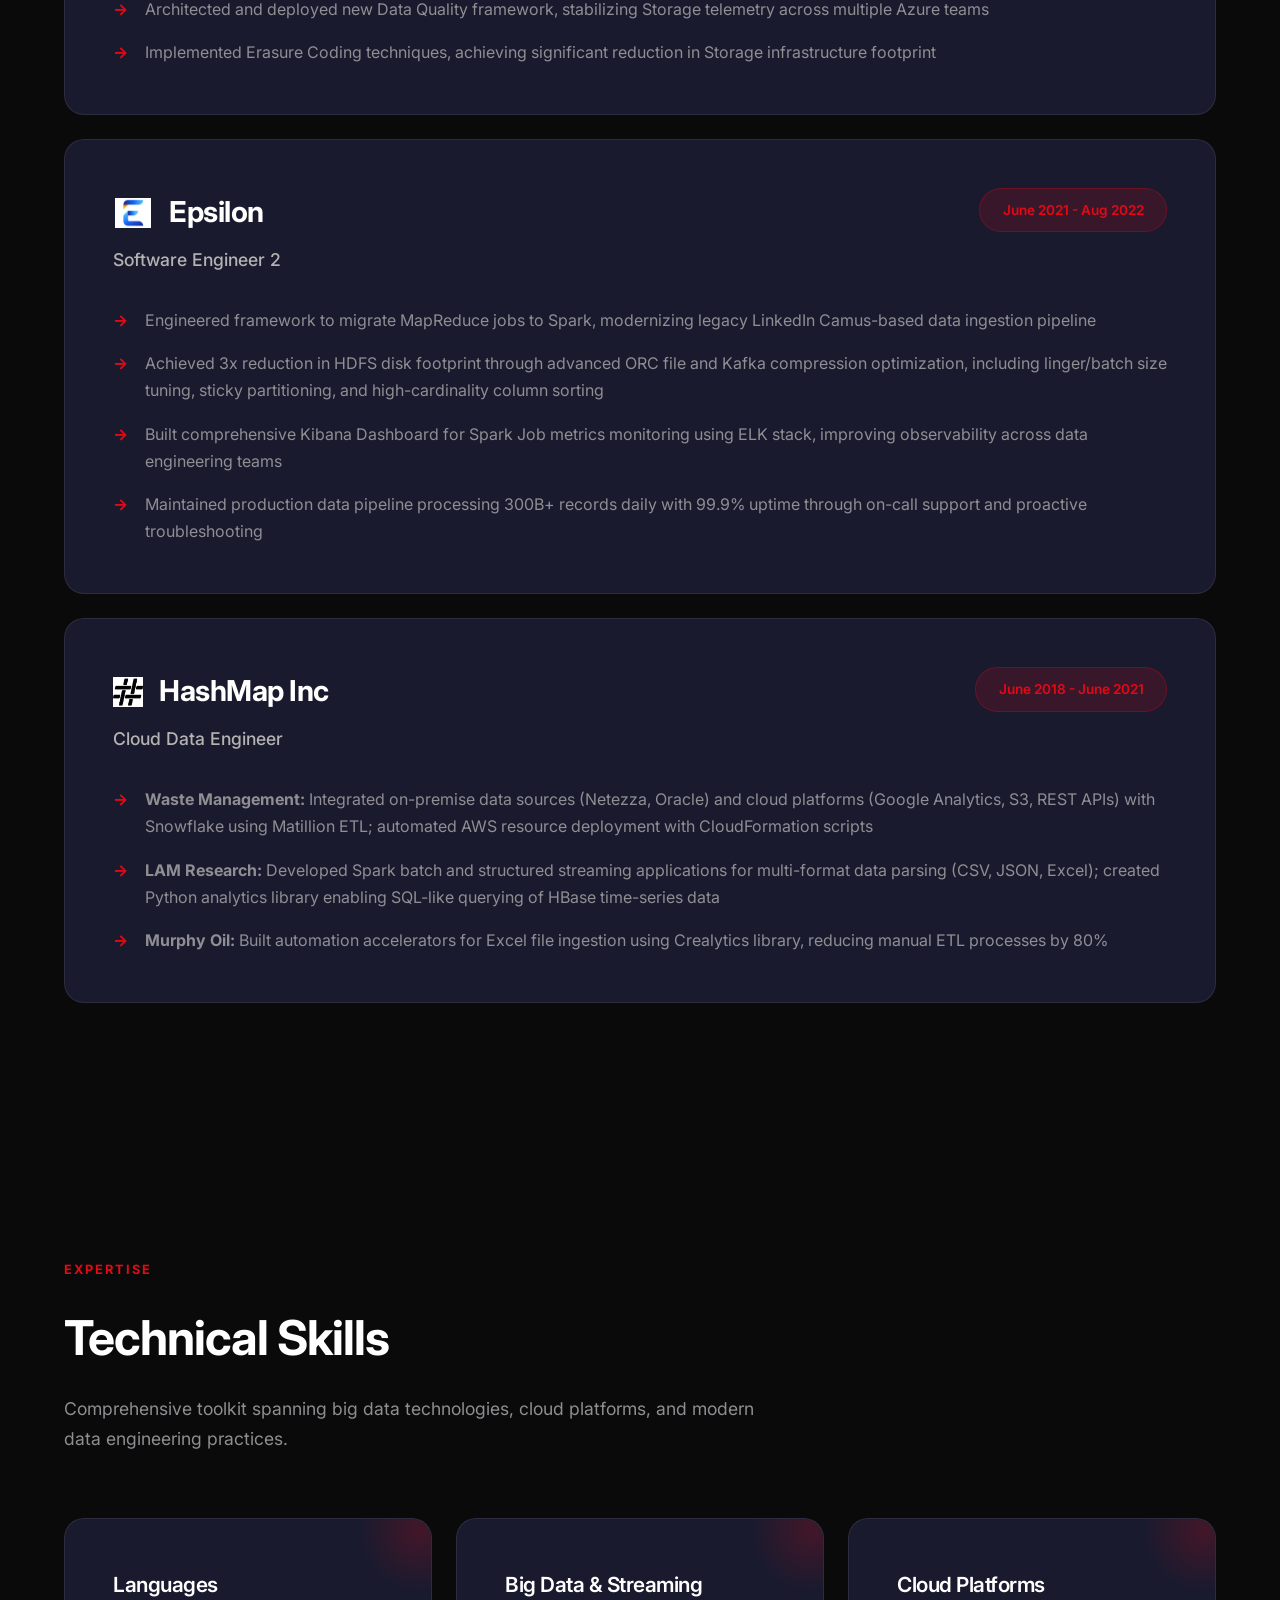
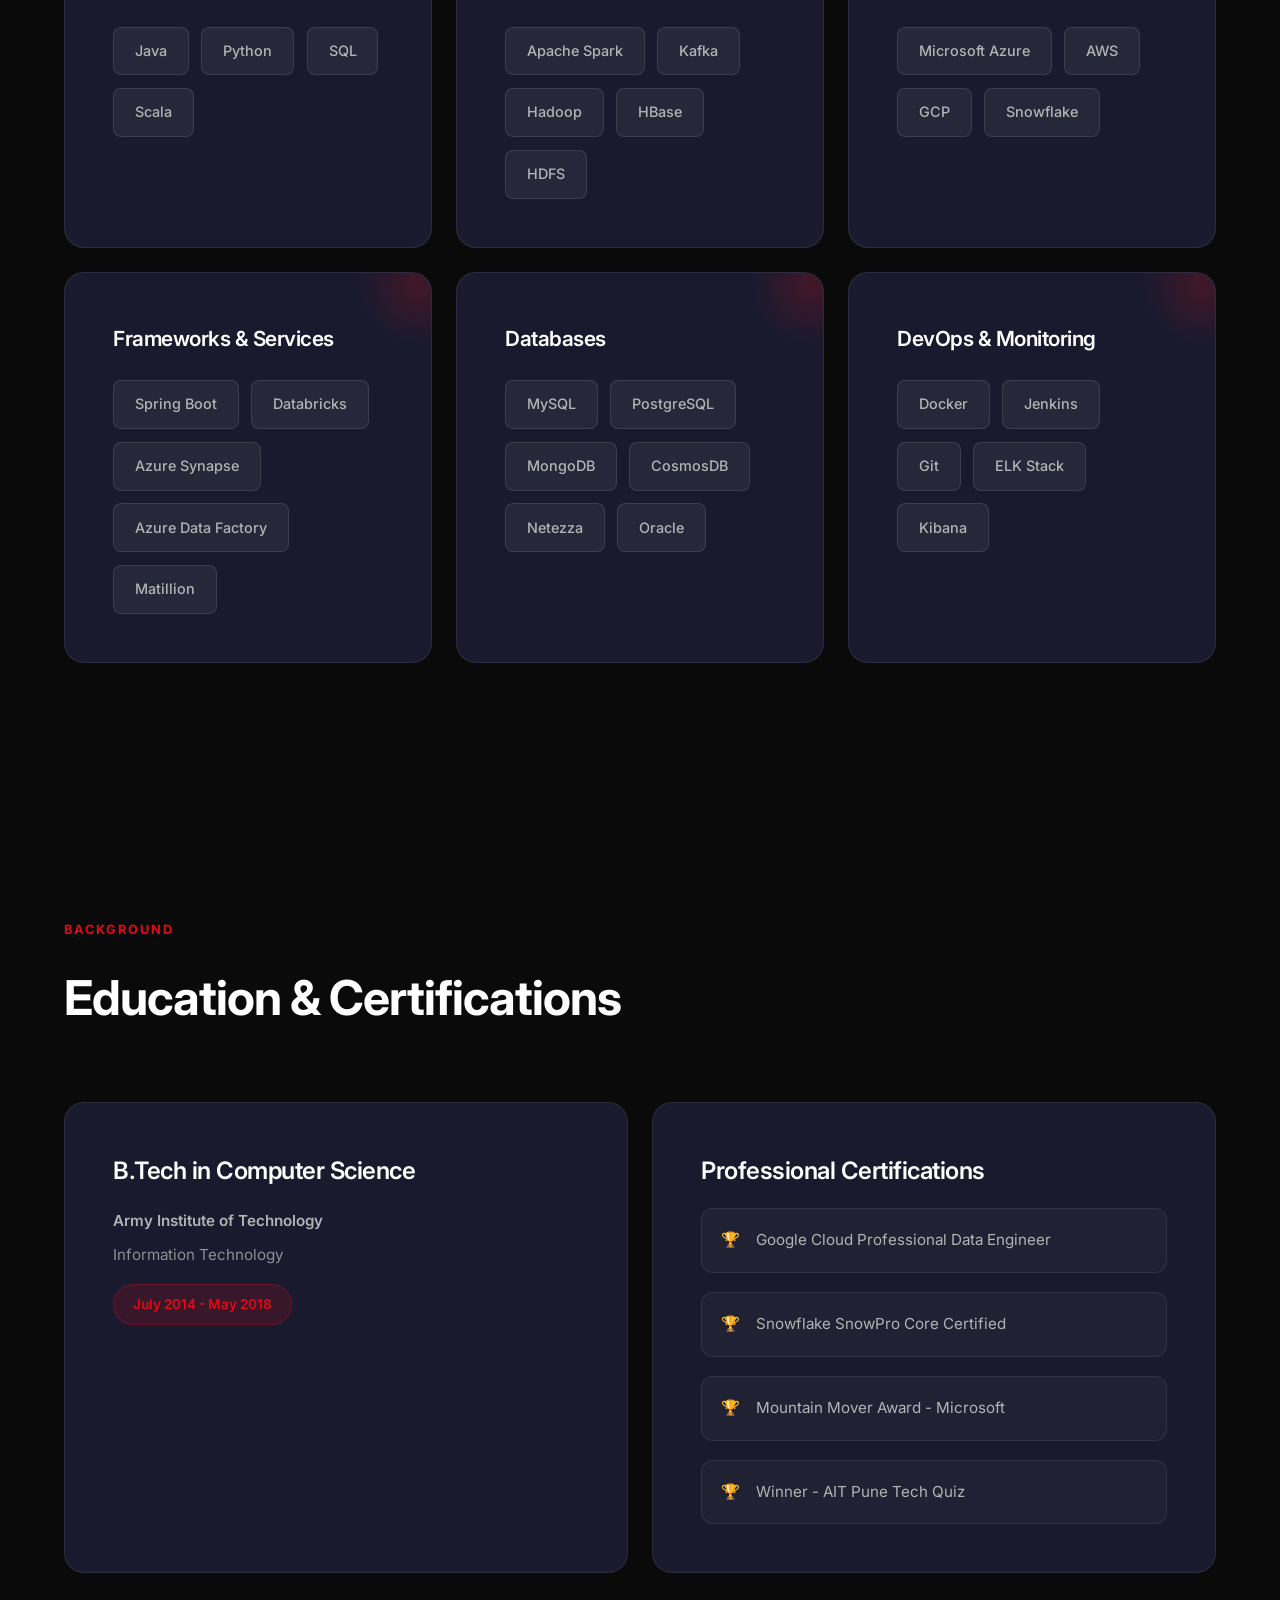
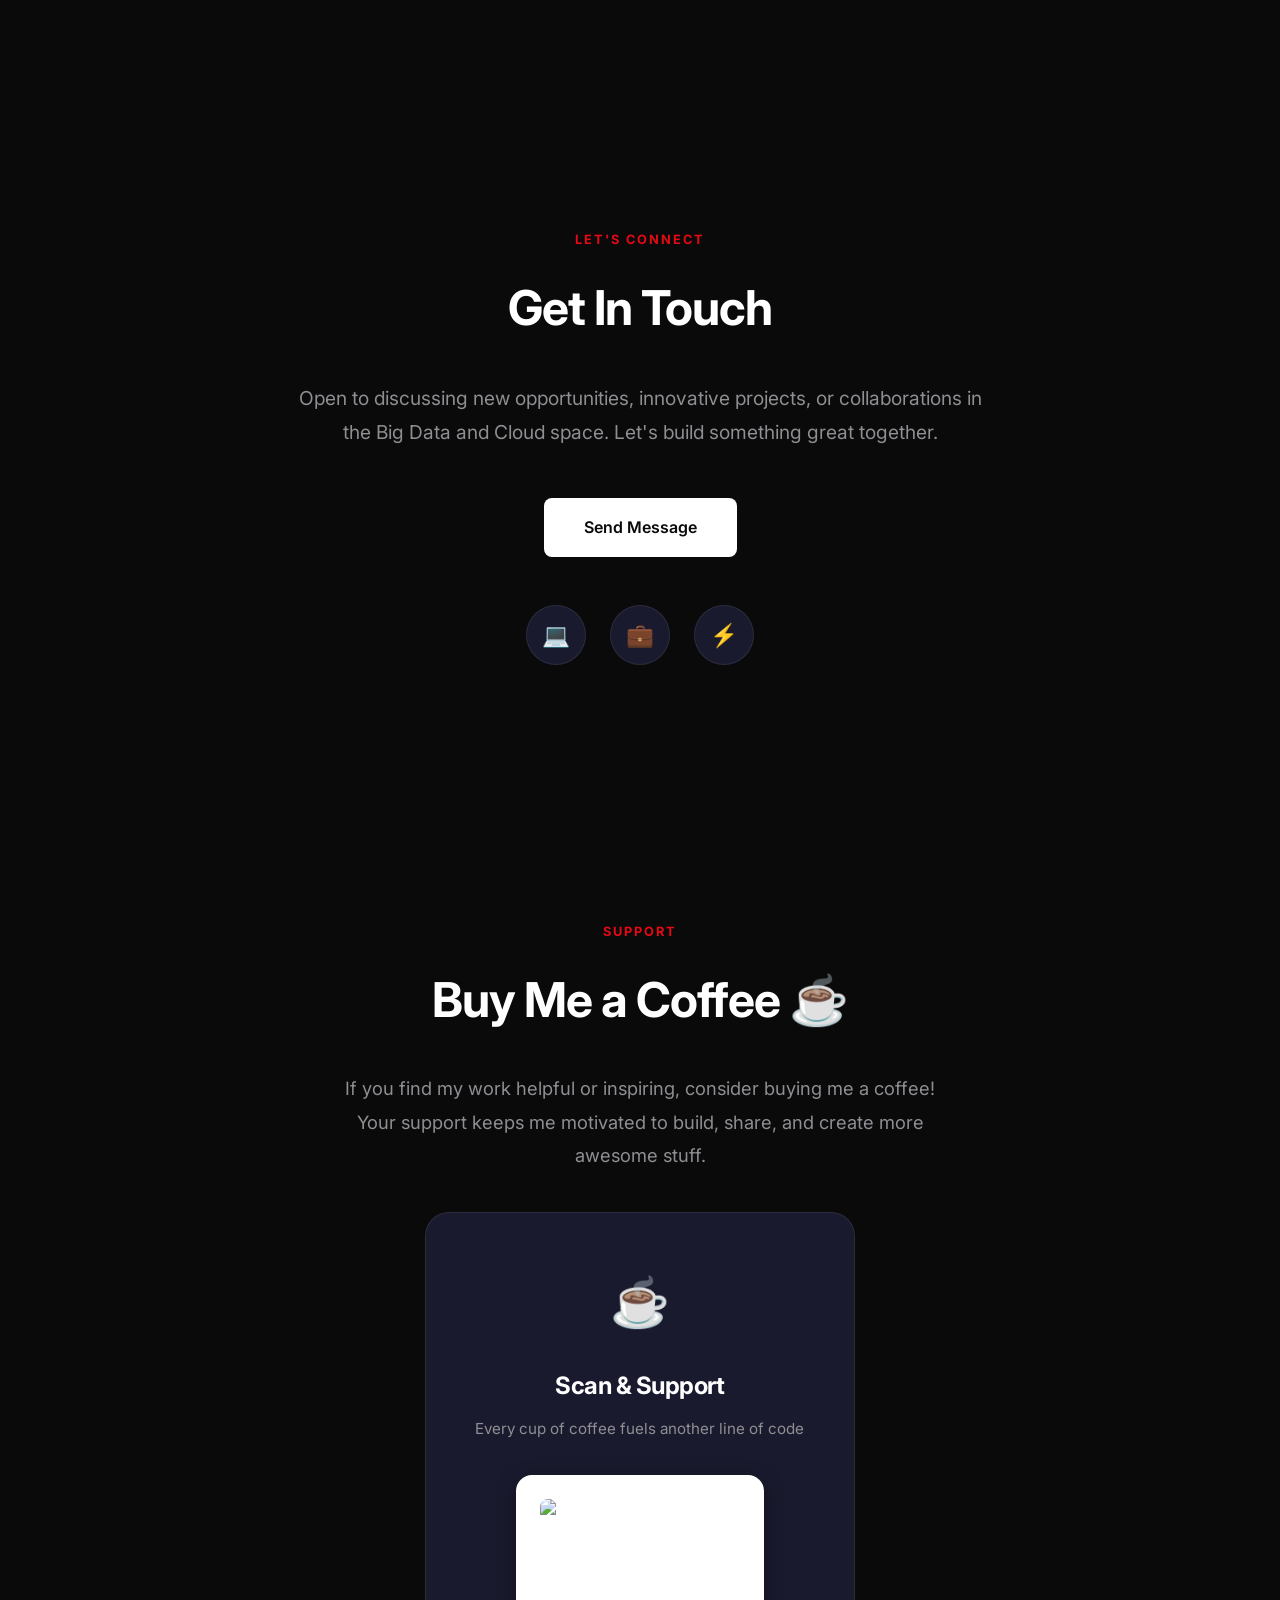
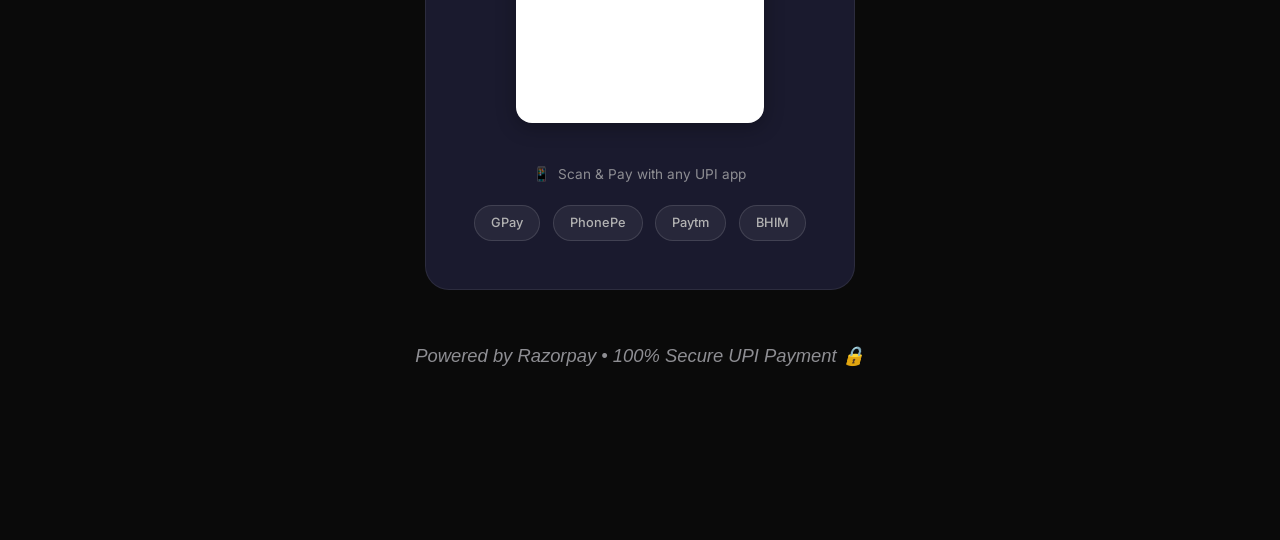
==== commit 74582855: "Add support page with UPI QR code" ====
--- a/index.html
+++ b/index.html
@@ -1031,7 +1031,6 @@
         <h3>B.Tech in Computer Science</h3>
         <p class="institution">Army Institute of Technology</p>
         <p>Information Technology</p>
-        <p>CGPA: 7.08/10</p>
         <span class="date">July 2014 - May 2018</span>
       </div>
 
@@ -1108,4 +1107,4 @@
       </div>
       <p class="support-footer-note">Powered by Razorpay • 100% Secure UPI Payment 🔒</p>
     </div>
-  </section>+  </section>
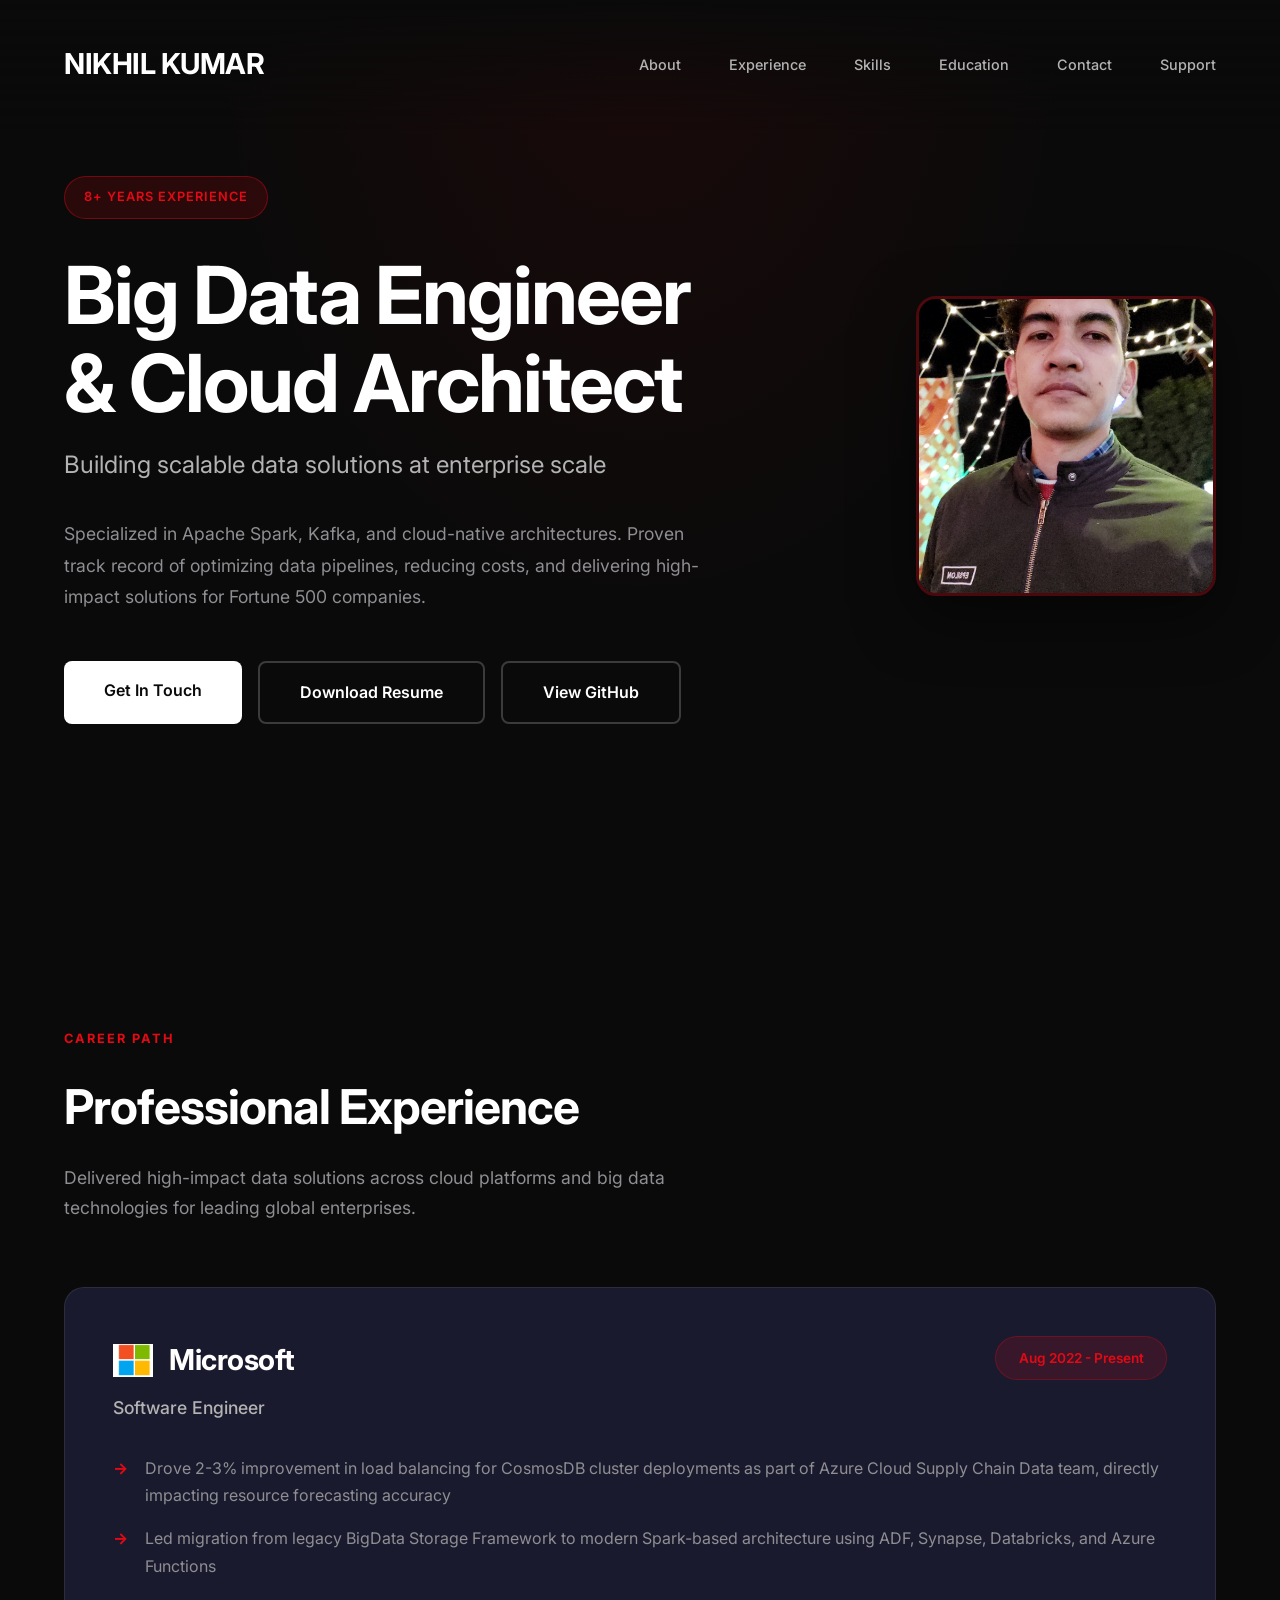
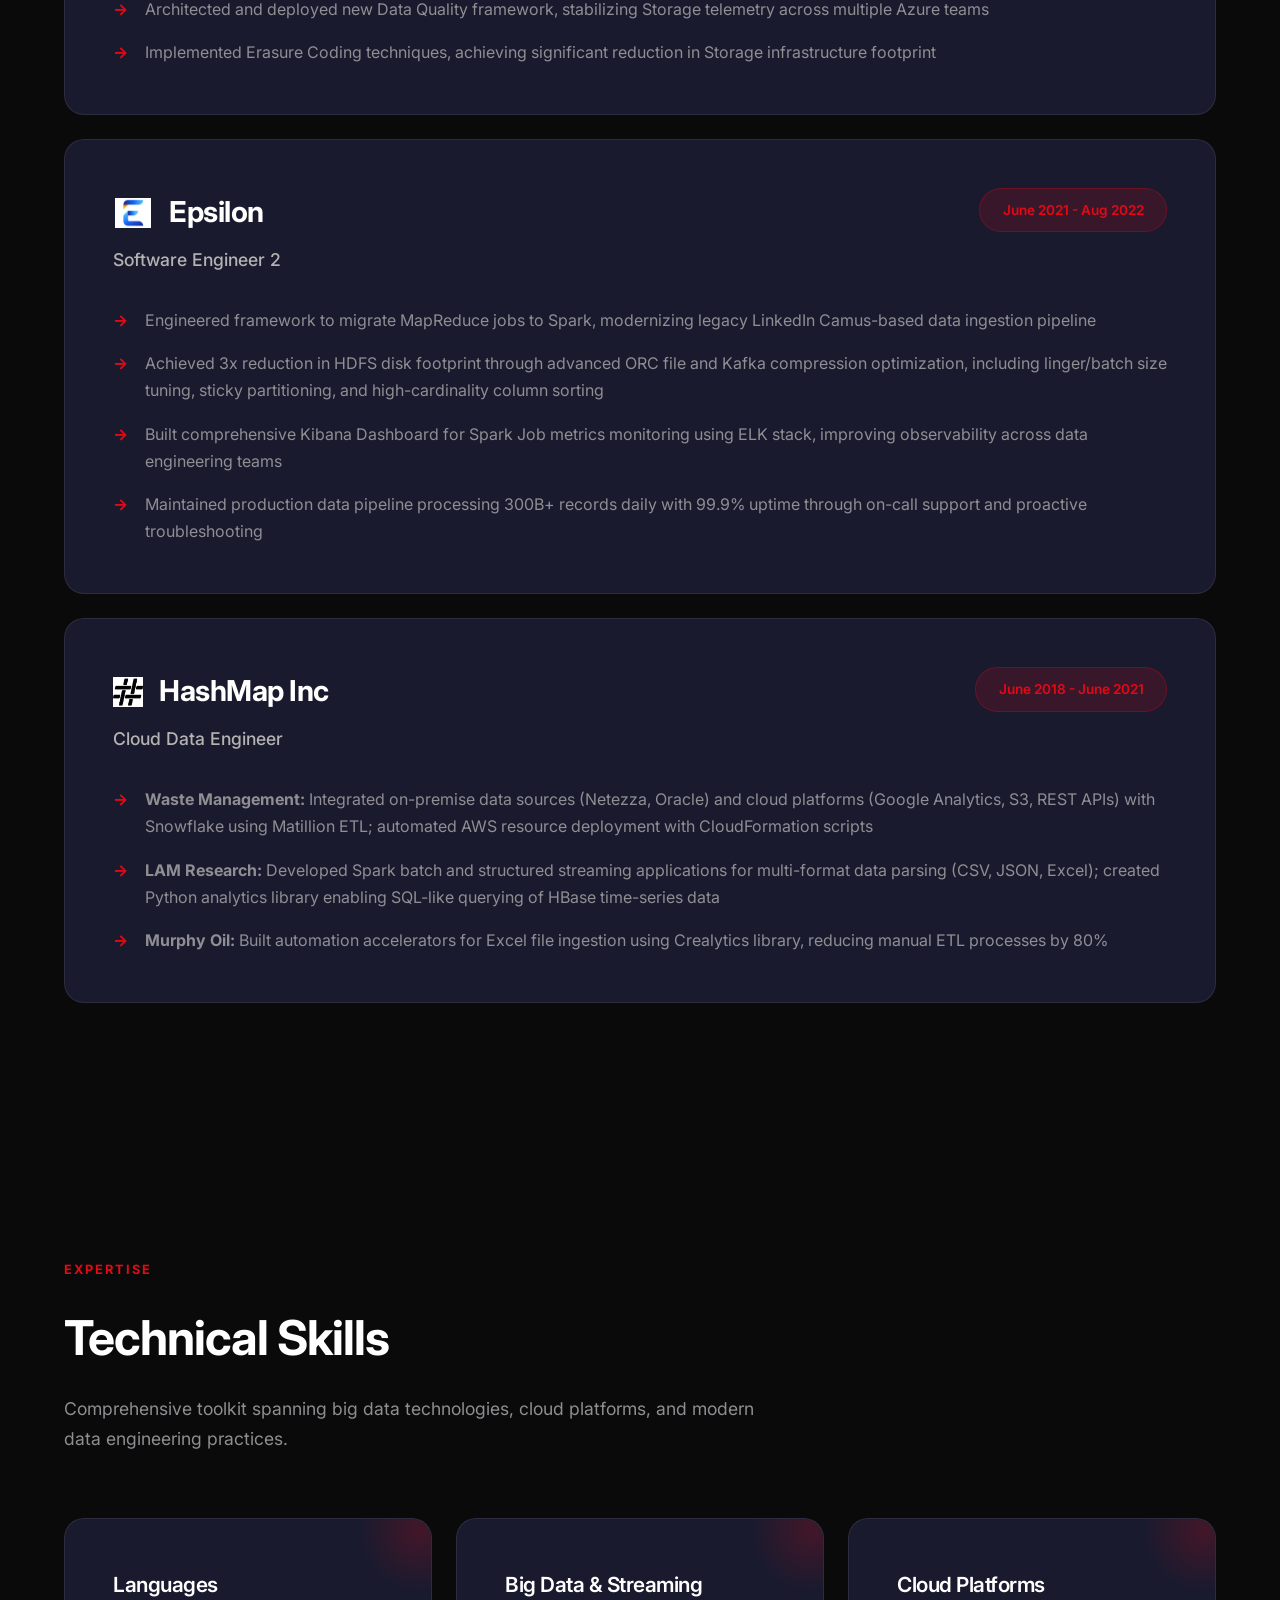
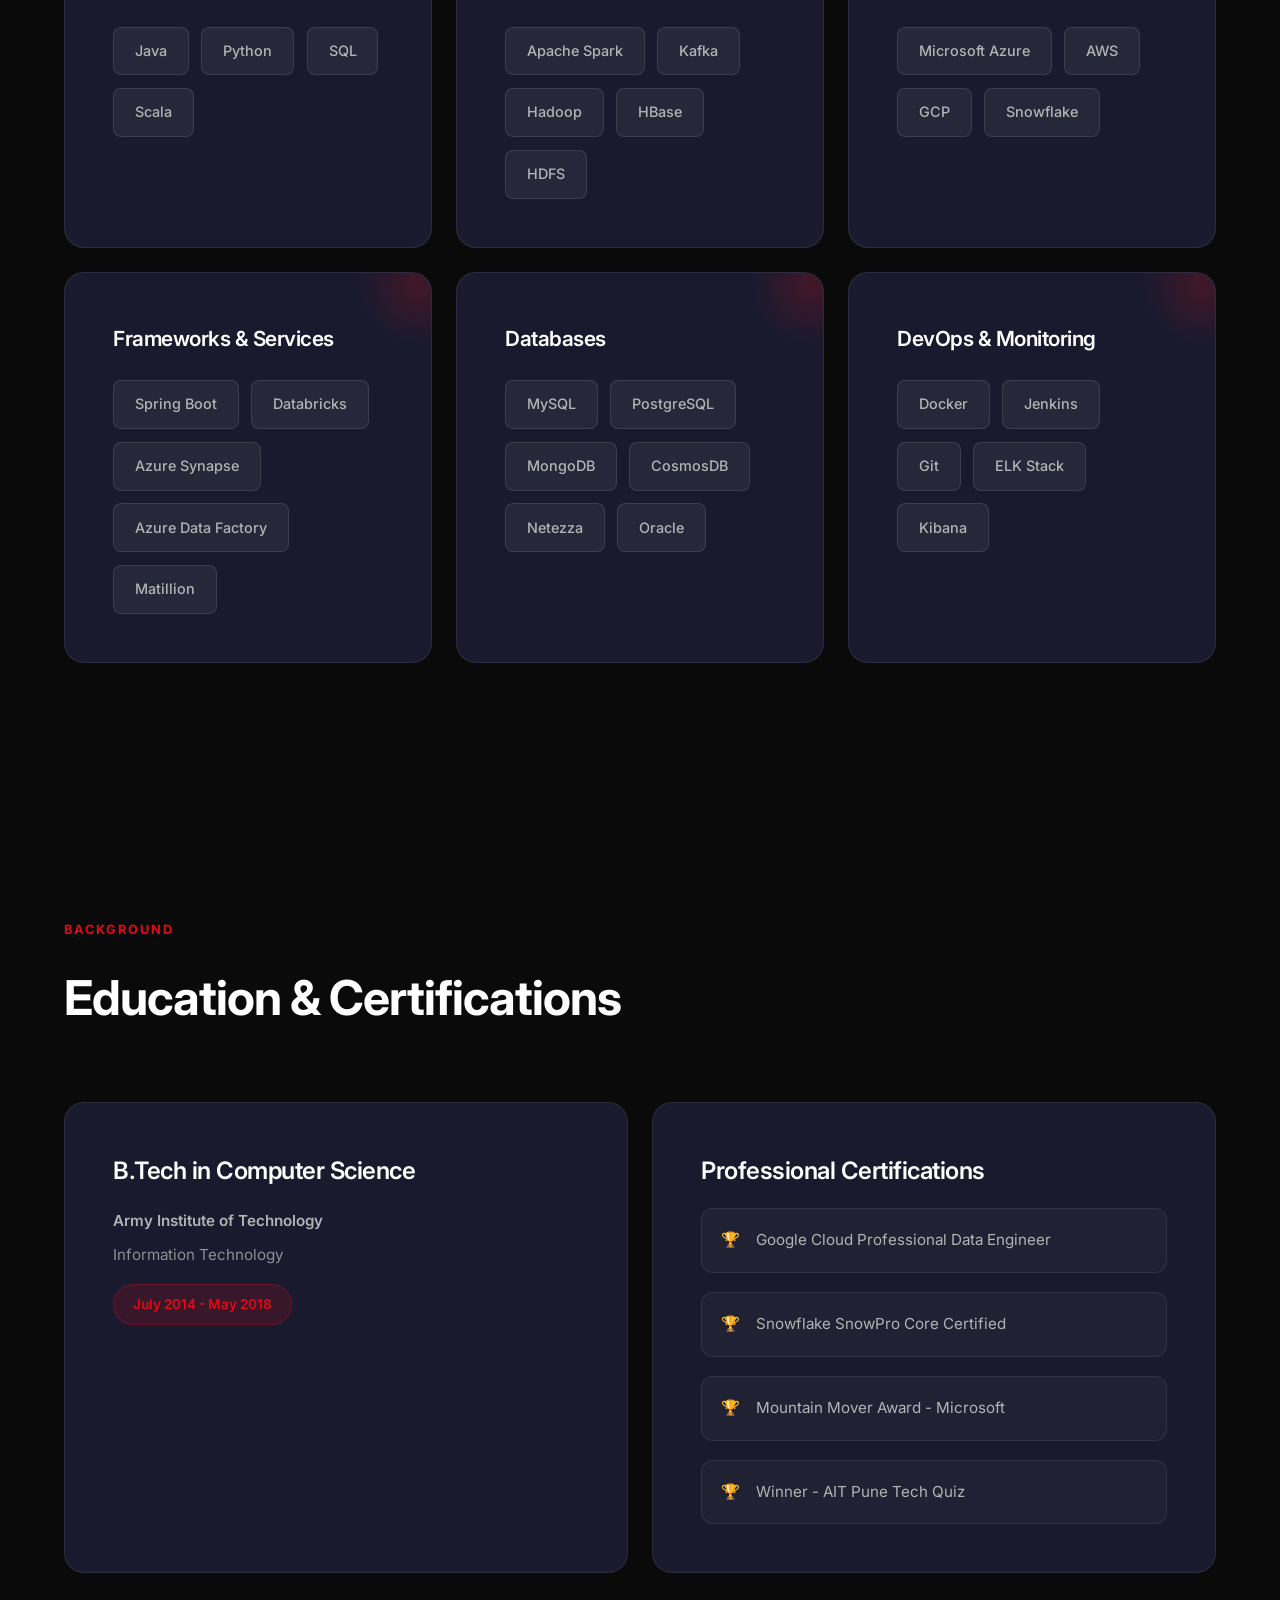
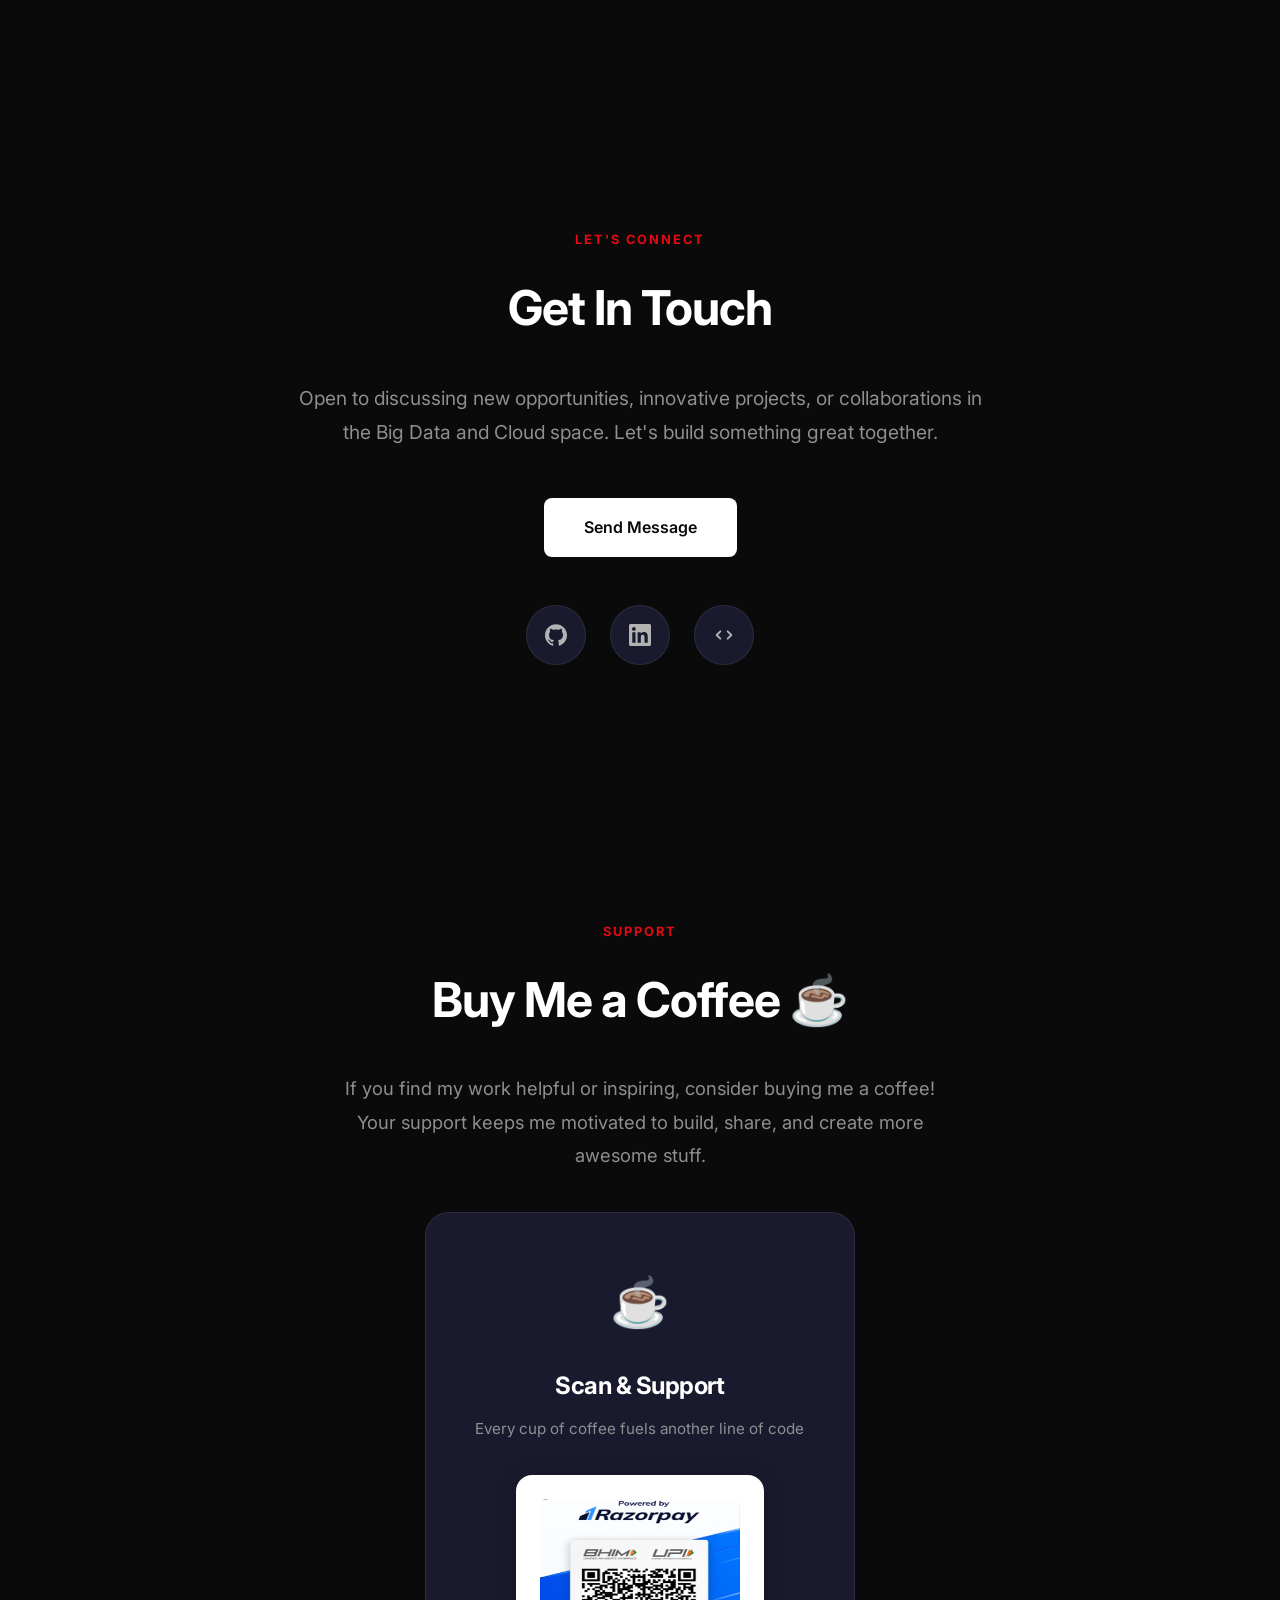
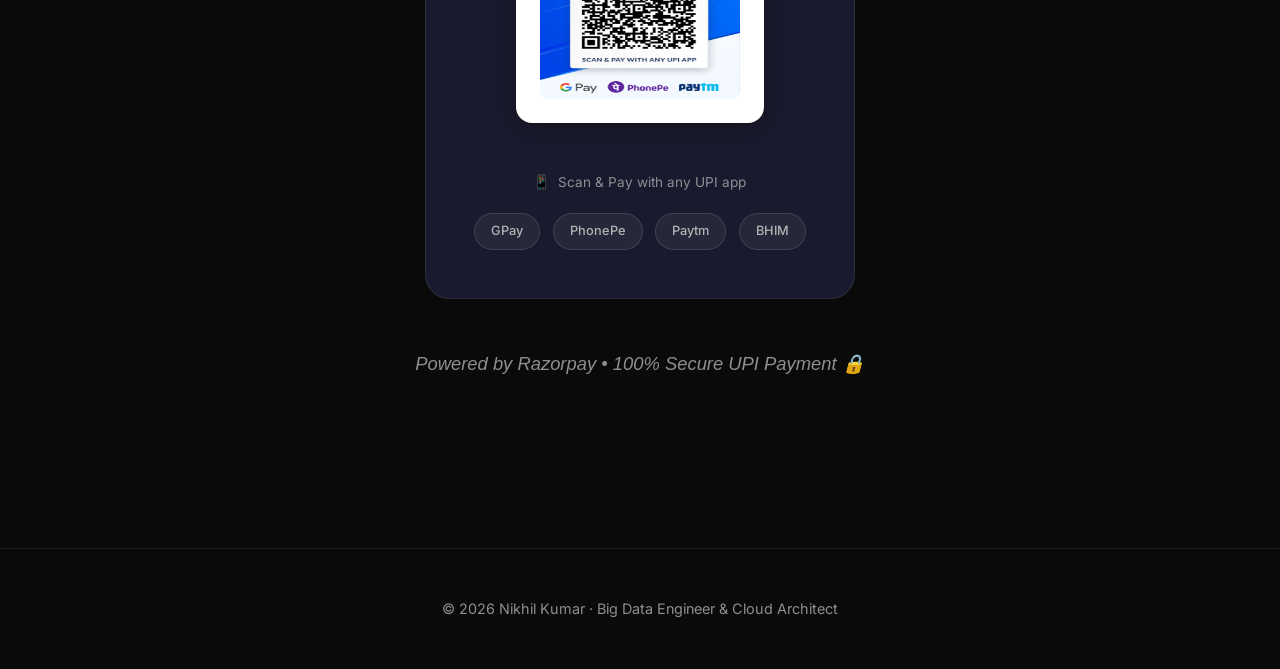
==== commit 3e7ba2b2: "Clean up legacy template, fix HTML structure, add SEO/a11y polish - Remove unused startbootstrap-res" ====
--- a/index.html
+++ b/index.html
@@ -4,7 +4,31 @@
 <head>
   <meta charset="UTF-8">
   <meta name="viewport" content="width=device-width, initial-scale=1.0">
-  <title>Nikhil Kumar | Big Data Engineer</title>
+  <title>Nikhil Kumar | Big Data Engineer &amp; Cloud Architect</title>
+  <meta name="description"
+    content="Nikhil Kumar - Big Data Engineer & Cloud Architect with 8+ years building scalable data pipelines on Azure, AWS, and GCP using Apache Spark, Kafka, Databricks, and Snowflake.">
+  <meta name="author" content="Nikhil Kumar">
+  <meta name="keywords"
+    content="Nikhil Kumar, Big Data Engineer, Data Engineer, Cloud Architect, Apache Spark, Kafka, Databricks, Snowflake, Azure, AWS">
+  <link rel="canonical" href="https://nk2242696.github.io/">
+
+  <!-- Open Graph / social sharing -->
+  <meta property="og:type" content="website">
+  <meta property="og:title" content="Nikhil Kumar | Big Data Engineer & Cloud Architect">
+  <meta property="og:description"
+    content="8+ years building scalable data pipelines on Azure, AWS, and GCP with Apache Spark, Kafka, Databricks, and Snowflake.">
+  <meta property="og:url" content="https://nk2242696.github.io/">
+  <meta property="og:image" content="https://nk2242696.github.io/img/profile.jpg">
+  <meta name="twitter:card" content="summary_large_image">
+  <meta name="twitter:title" content="Nikhil Kumar | Big Data Engineer & Cloud Architect">
+  <meta name="twitter:description"
+    content="8+ years building scalable data pipelines on Azure, AWS, and GCP.">
+  <meta name="twitter:image" content="https://nk2242696.github.io/img/profile.jpg">
+
+  <!-- Favicon (inline SVG, no extra request) -->
+  <link rel="icon"
+    href="data:image/svg+xml,%3Csvg xmlns='http://www.w3.org/2000/svg' viewBox='0 0 64 64'%3E%3Crect width='64' height='64' rx='14' fill='%230a0a0a'/%3E%3Ctext x='50%25' y='50%25' dy='.1em' font-family='Inter,Arial,sans-serif' font-size='30' font-weight='700' fill='%23e50914' text-anchor='middle' dominant-baseline='middle'%3ENK%3C/text%3E%3C/svg%3E">
+
   <link rel="preconnect" href="https://fonts.googleapis.com">
   <link rel="preconnect" href="https://fonts.gstatic.com" crossorigin>
   <link href="https://fonts.googleapis.com/css2?family=Inter:wght@300;400;500;600;700&display=swap" rel="stylesheet">
@@ -277,6 +301,7 @@
       padding: 2px;
       background: linear-gradient(135deg, rgba(229, 9, 20, 0.6), rgba(147, 51, 234, 0.6));
       -webkit-mask: linear-gradient(#fff 0 0) content-box, linear-gradient(#fff 0 0);
+      mask: linear-gradient(#fff 0 0) content-box, linear-gradient(#fff 0 0);
       -webkit-mask-composite: xor;
       mask-composite: exclude;
       opacity: 0;
@@ -632,6 +657,7 @@
       padding: 2px;
       background: linear-gradient(135deg, rgba(229, 9, 20, 0.5), rgba(255, 193, 7, 0.5));
       -webkit-mask: linear-gradient(#fff 0 0) content-box, linear-gradient(#fff 0 0);
+      mask: linear-gradient(#fff 0 0) content-box, linear-gradient(#fff 0 0);
       -webkit-mask-composite: xor;
       mask-composite: exclude;
       opacity: 0;
@@ -848,14 +874,16 @@
   <section class="hero" id="about">
     <div class="hero-content">
       <div class="hero-text">
-        <div class="hero-label">7+ YEARS EXPERIENCE</div>
+        <div class="hero-label" id="expLabel">8+ YEARS EXPERIENCE</div>
         <h1>Big Data Engineer<br>& Cloud Architect</h1>
         <p class="subtitle">Building scalable data solutions at enterprise scale</p>
         <p>Specialized in Apache Spark, Kafka, and cloud-native architectures. Proven track record of optimizing
           data pipelines, reducing costs, and delivering high-impact solutions for Fortune 500 companies.</p>
         <div class="cta-buttons">
           <a href="#contact" class="btn">Get In Touch</a>
-          <a href="https://github.com/nk2242696" class="btn btn-secondary" target="_blank">View GitHub</a>
+          <a href="assets/Nikhil_Kumar_Resume.pdf" class="btn btn-secondary" download>Download Resume</a>
+          <a href="https://github.com/nk2242696" class="btn btn-secondary" target="_blank" rel="noopener">View
+            GitHub</a>
         </div>
       </div>
       <div class="profile-image-container">
@@ -876,9 +904,7 @@
         <div class="company-header">
           <div class="company-info">
             <h3 class="company-name">
-              <img
-                src="https://upload.wikimedia.org/wikipedia/commons/thumb/4/44/Microsoft_logo.svg/2048px-Microsoft_logo.svg.png"
-                alt="Microsoft" class="company-logo">
+              <img src="img/microsoft_logo.png" alt="Microsoft" class="company-logo">
               <span>Microsoft</span>
             </h3>
             <p class="role">Software Engineer</p>
@@ -1068,14 +1094,27 @@
         space. Let's build something great together.</p>
       <a href="mailto:nk2242696@gmail.com" class="btn">Send Message</a>
       <div class="social-links">
-        <a href="https://github.com/nk2242696" class="social-link" target="_blank" title="GitHub">
-          <span>💻</span>
+        <a href="https://github.com/nk2242696" class="social-link" target="_blank" rel="noopener"
+          aria-label="GitHub profile" title="GitHub">
+          <svg width="22" height="22" viewBox="0 0 24 24" fill="currentColor" aria-hidden="true">
+            <path
+              d="M12 .297c-6.63 0-12 5.373-12 12 0 5.303 3.438 9.8 8.205 11.385.6.113.82-.258.82-.577 0-.285-.01-1.04-.015-2.04-3.338.724-4.042-1.61-4.042-1.61C4.422 18.07 3.633 17.7 3.633 17.7c-1.087-.744.084-.729.084-.729 1.205.084 1.838 1.236 1.838 1.236 1.07 1.835 2.809 1.305 3.495.998.108-.776.417-1.305.76-1.605-2.665-.3-5.466-1.332-5.466-5.93 0-1.31.465-2.38 1.235-3.22-.135-.303-.54-1.523.105-3.176 0 0 1.005-.322 3.3 1.23.96-.267 1.98-.399 3-.405 1.02.006 2.04.138 3 .405 2.28-1.552 3.285-1.23 3.285-1.23.645 1.653.24 2.873.12 3.176.765.84 1.23 1.91 1.23 3.22 0 4.61-2.805 5.625-5.475 5.92.42.36.81 1.096.81 2.22 0 1.606-.015 2.896-.015 3.286 0 .315.21.69.825.57C20.565 22.092 24 17.592 24 12.297c0-6.627-5.373-12-12-12" />
+          </svg>
         </a>
-        <a href="https://www.linkedin.com/in/nikhil-k-82b003ba/" class="social-link" target="_blank" title="LinkedIn">
-          <span>💼</span>
+        <a href="https://www.linkedin.com/in/nikhil-k-82b003ba/" class="social-link" target="_blank" rel="noopener"
+          aria-label="LinkedIn profile" title="LinkedIn">
+          <svg width="22" height="22" viewBox="0 0 24 24" fill="currentColor" aria-hidden="true">
+            <path
+              d="M20.447 20.452h-3.554v-5.569c0-1.328-.027-3.037-1.852-3.037-1.853 0-2.136 1.445-2.136 2.939v5.667H9.351V9h3.414v1.561h.046c.477-.9 1.637-1.85 3.37-1.85 3.601 0 4.267 2.37 4.267 5.455v6.286zM5.337 7.433a2.062 2.062 0 0 1-2.063-2.065 2.064 2.064 0 1 1 2.063 2.065zm1.782 13.019H3.555V9h3.564v11.452zM22.225 0H1.771C.792 0 0 .774 0 1.729v20.542C0 23.227.792 24 1.771 24h20.451C23.2 24 24 23.227 24 22.271V1.729C24 .774 23.2 0 22.225 0z" />
+          </svg>
         </a>
-        <a href="https://www.hackerrank.com/nk2734534" class="social-link" target="_blank" title="HackerRank">
-          <span>⚡</span>
+        <a href="https://www.hackerrank.com/nk2734534" class="social-link" target="_blank" rel="noopener"
+          aria-label="HackerRank profile" title="HackerRank">
+          <svg width="22" height="22" viewBox="0 0 24 24" fill="none" stroke="currentColor" stroke-width="2"
+            stroke-linecap="round" stroke-linejoin="round" aria-hidden="true">
+            <polyline points="8 8 4 12 8 16" />
+            <polyline points="16 8 20 12 16 16" />
+          </svg>
         </a>
       </div>
     </div>
@@ -1108,3 +1147,42 @@
       <p class="support-footer-note">Powered by Razorpay • 100% Secure UPI Payment 🔒</p>
     </div>
   </section>
+
+  <footer>
+    <p>&copy; <span id="year"></span> Nikhil Kumar · Big Data Engineer &amp; Cloud Architect</p>
+  </footer>
+
+  <script>
+    (function () {
+      'use strict';
+
+      // Add background/blur to the nav once the page is scrolled.
+      var nav = document.getElementById('navbar');
+      if (nav) {
+        var onScroll = function () {
+          nav.classList.toggle('scrolled', window.scrollY > 50);
+        };
+        window.addEventListener('scroll', onScroll, { passive: true });
+        onScroll();
+      }
+
+      // Auto-calculate years of experience from career start date.
+      var careerStart = new Date('2018-06-01');
+      var years = Math.floor(
+        (Date.now() - careerStart.getTime()) / (365.25 * 24 * 60 * 60 * 1000)
+      );
+      var expLabel = document.getElementById('expLabel');
+      if (expLabel) {
+        expLabel.textContent = years + '+ YEARS EXPERIENCE';
+      }
+
+      // Keep the footer year current.
+      var yearEl = document.getElementById('year');
+      if (yearEl) {
+        yearEl.textContent = new Date().getFullYear();
+      }
+    })();
+  </script>
+</body>
+
+</html>
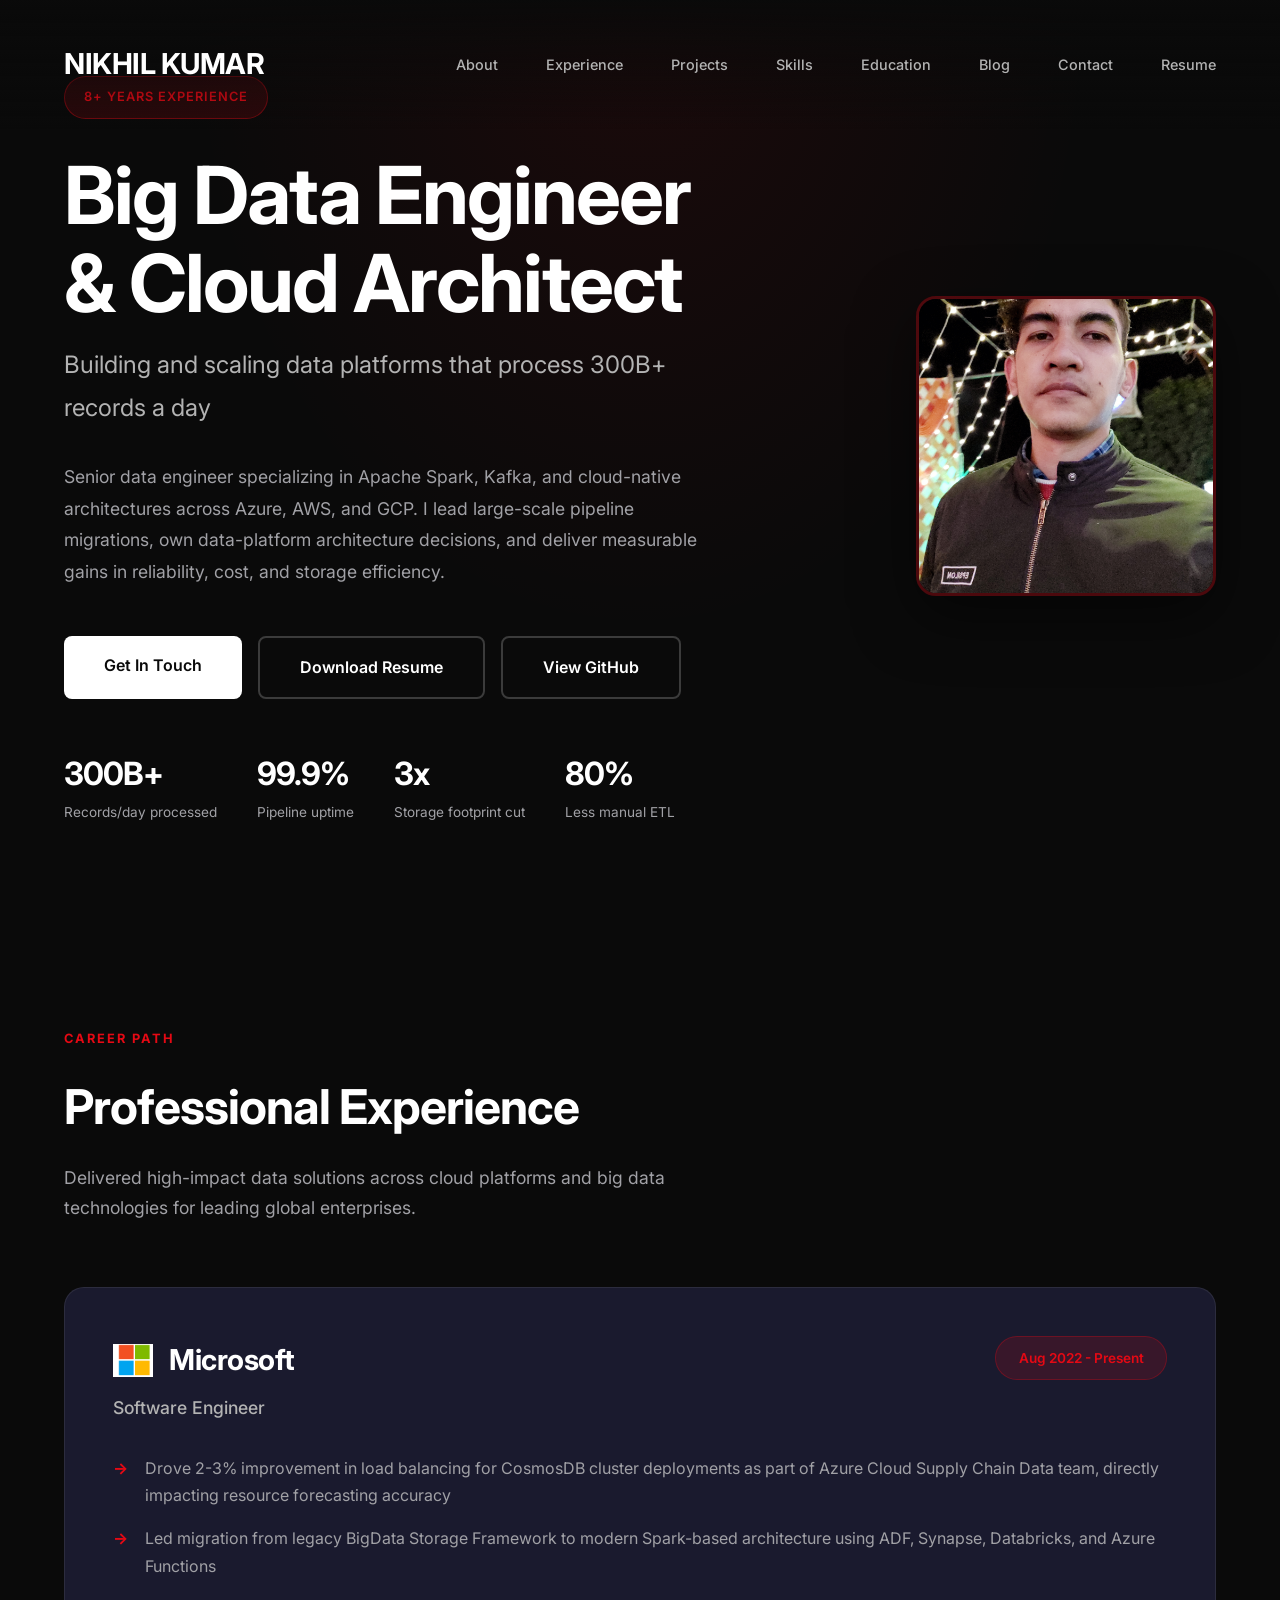
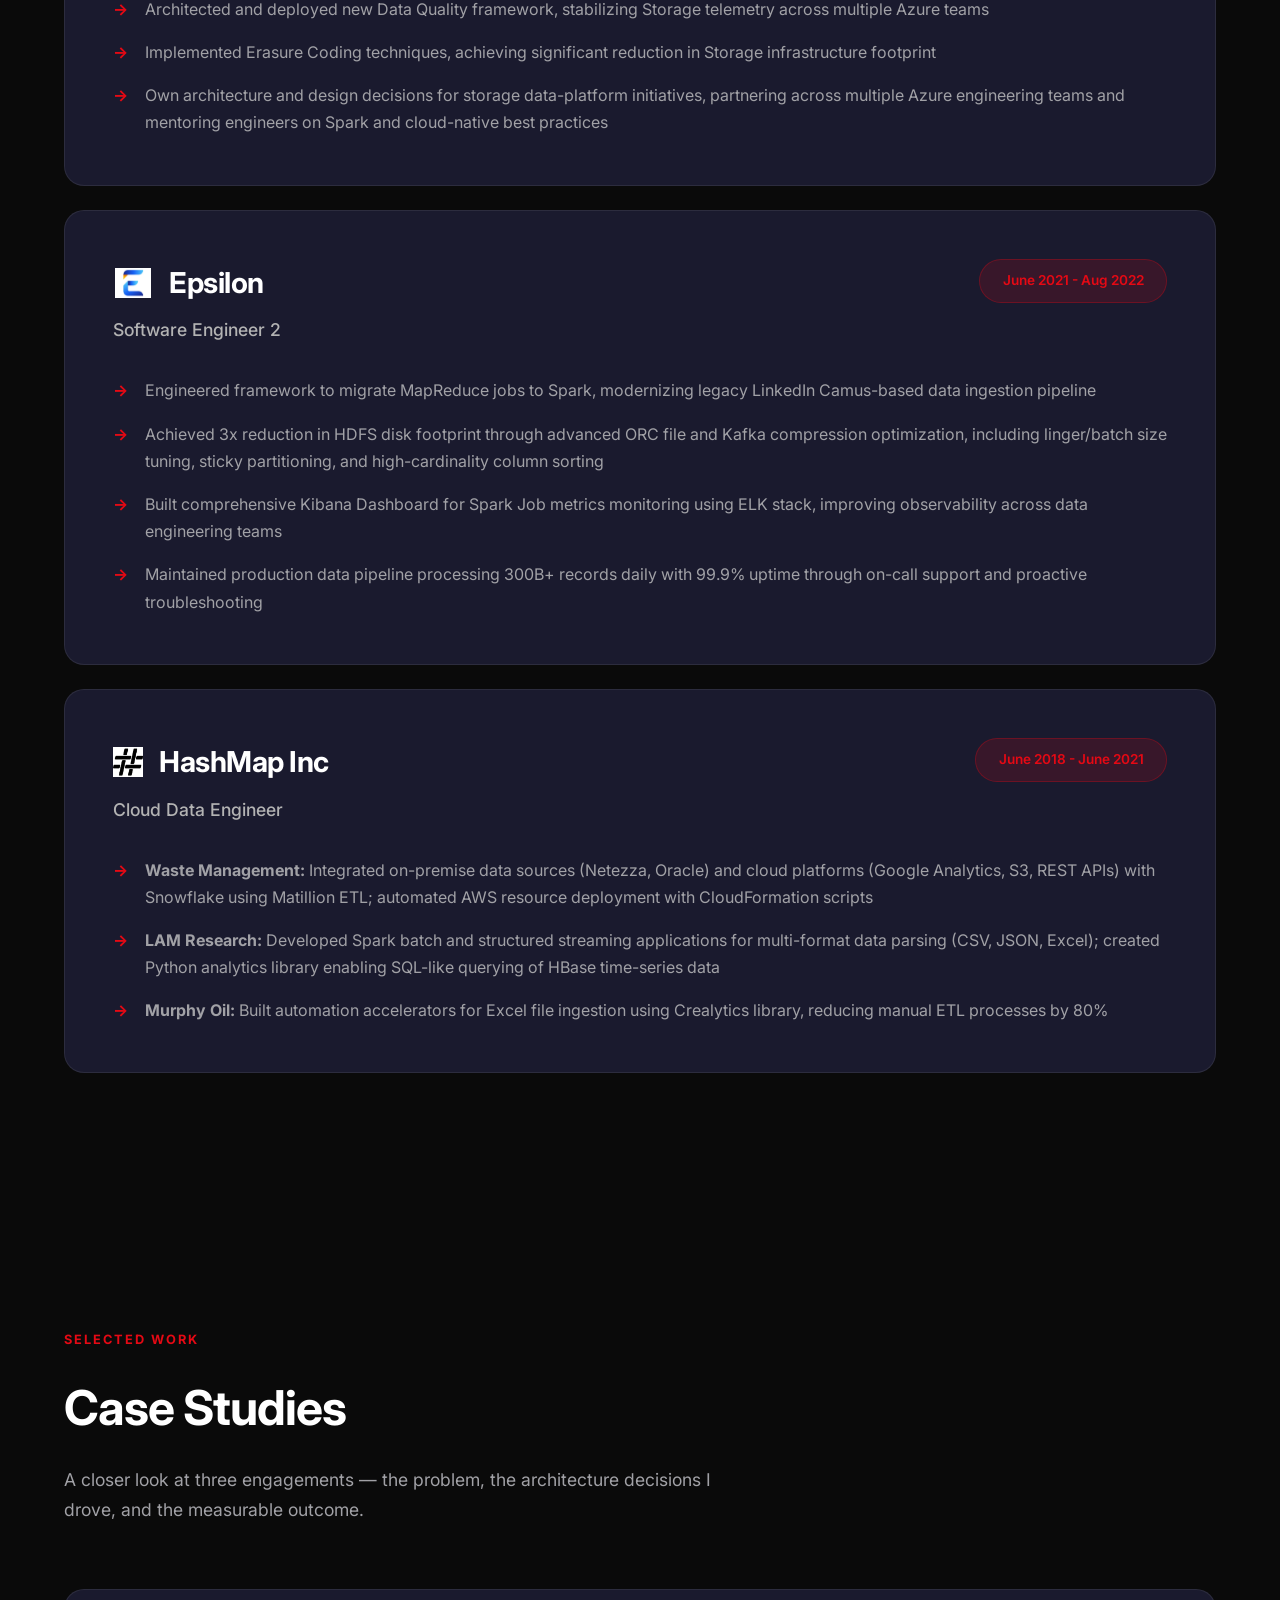
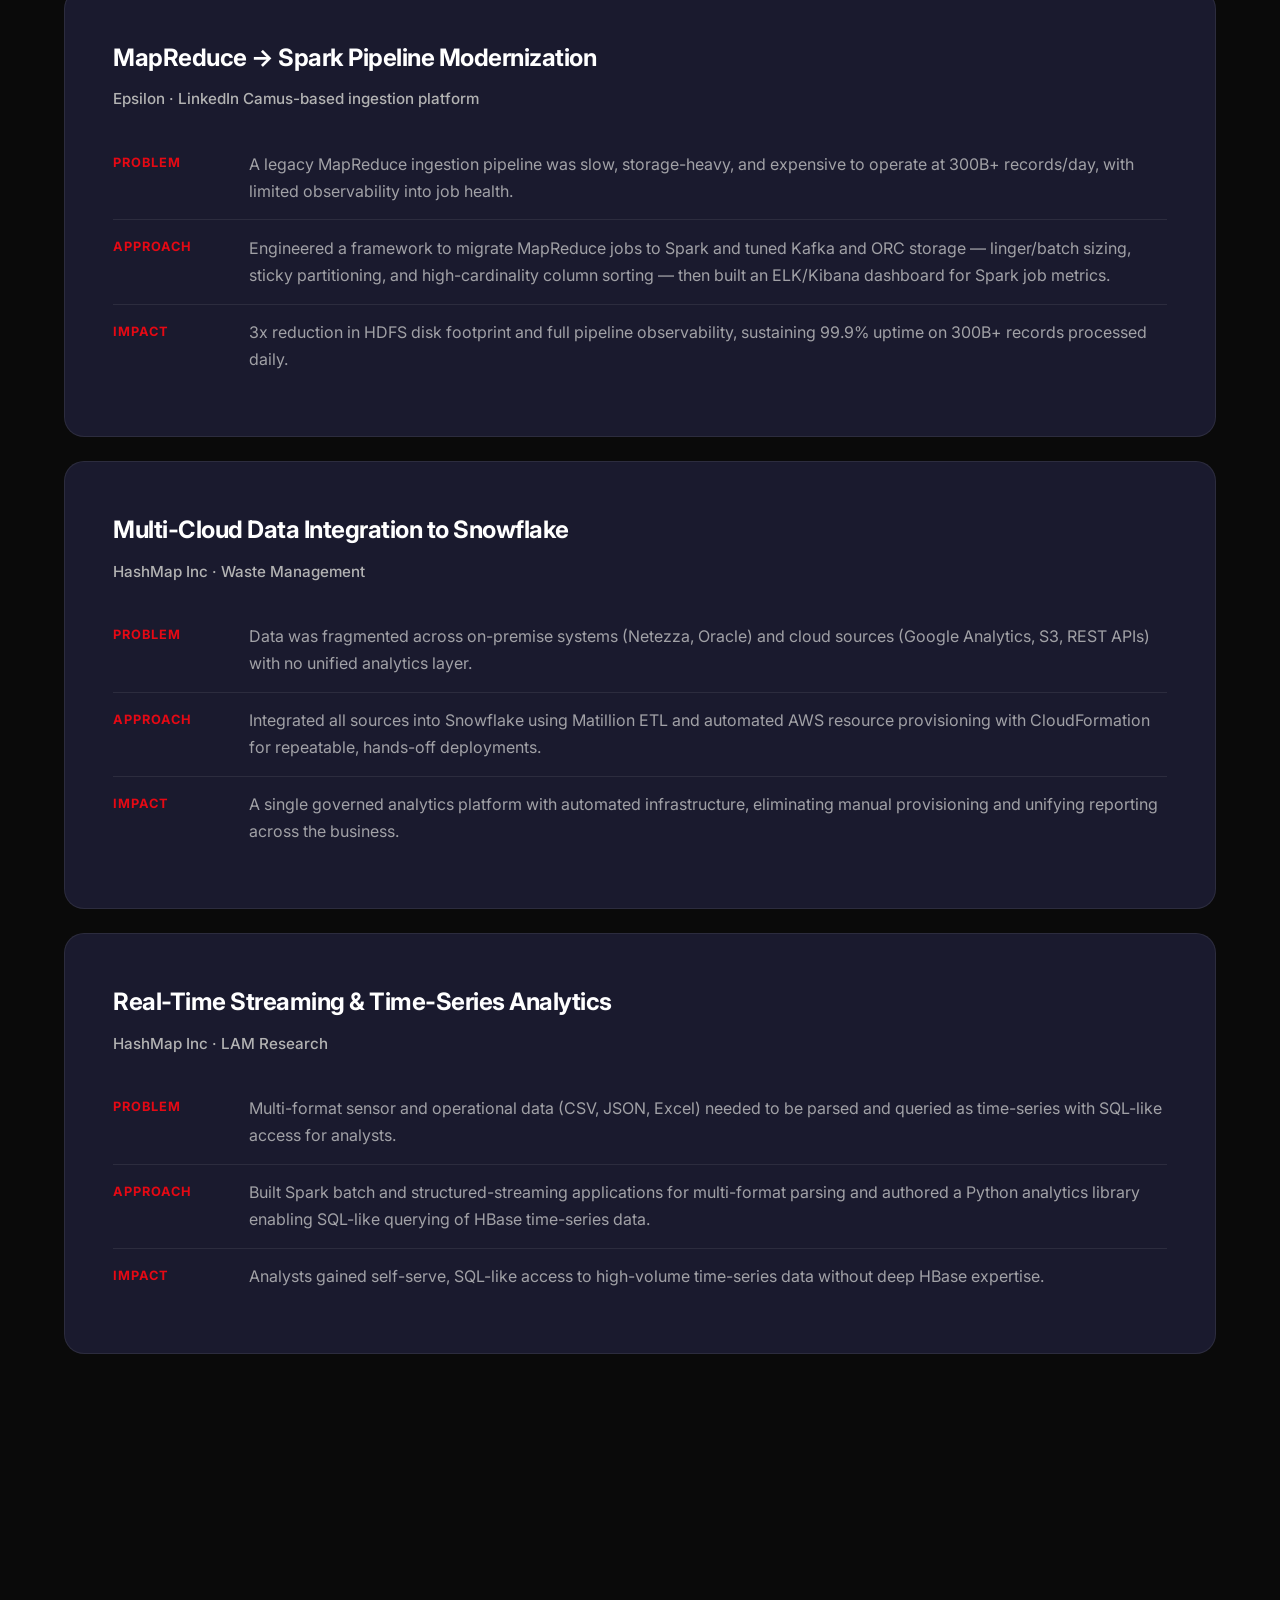
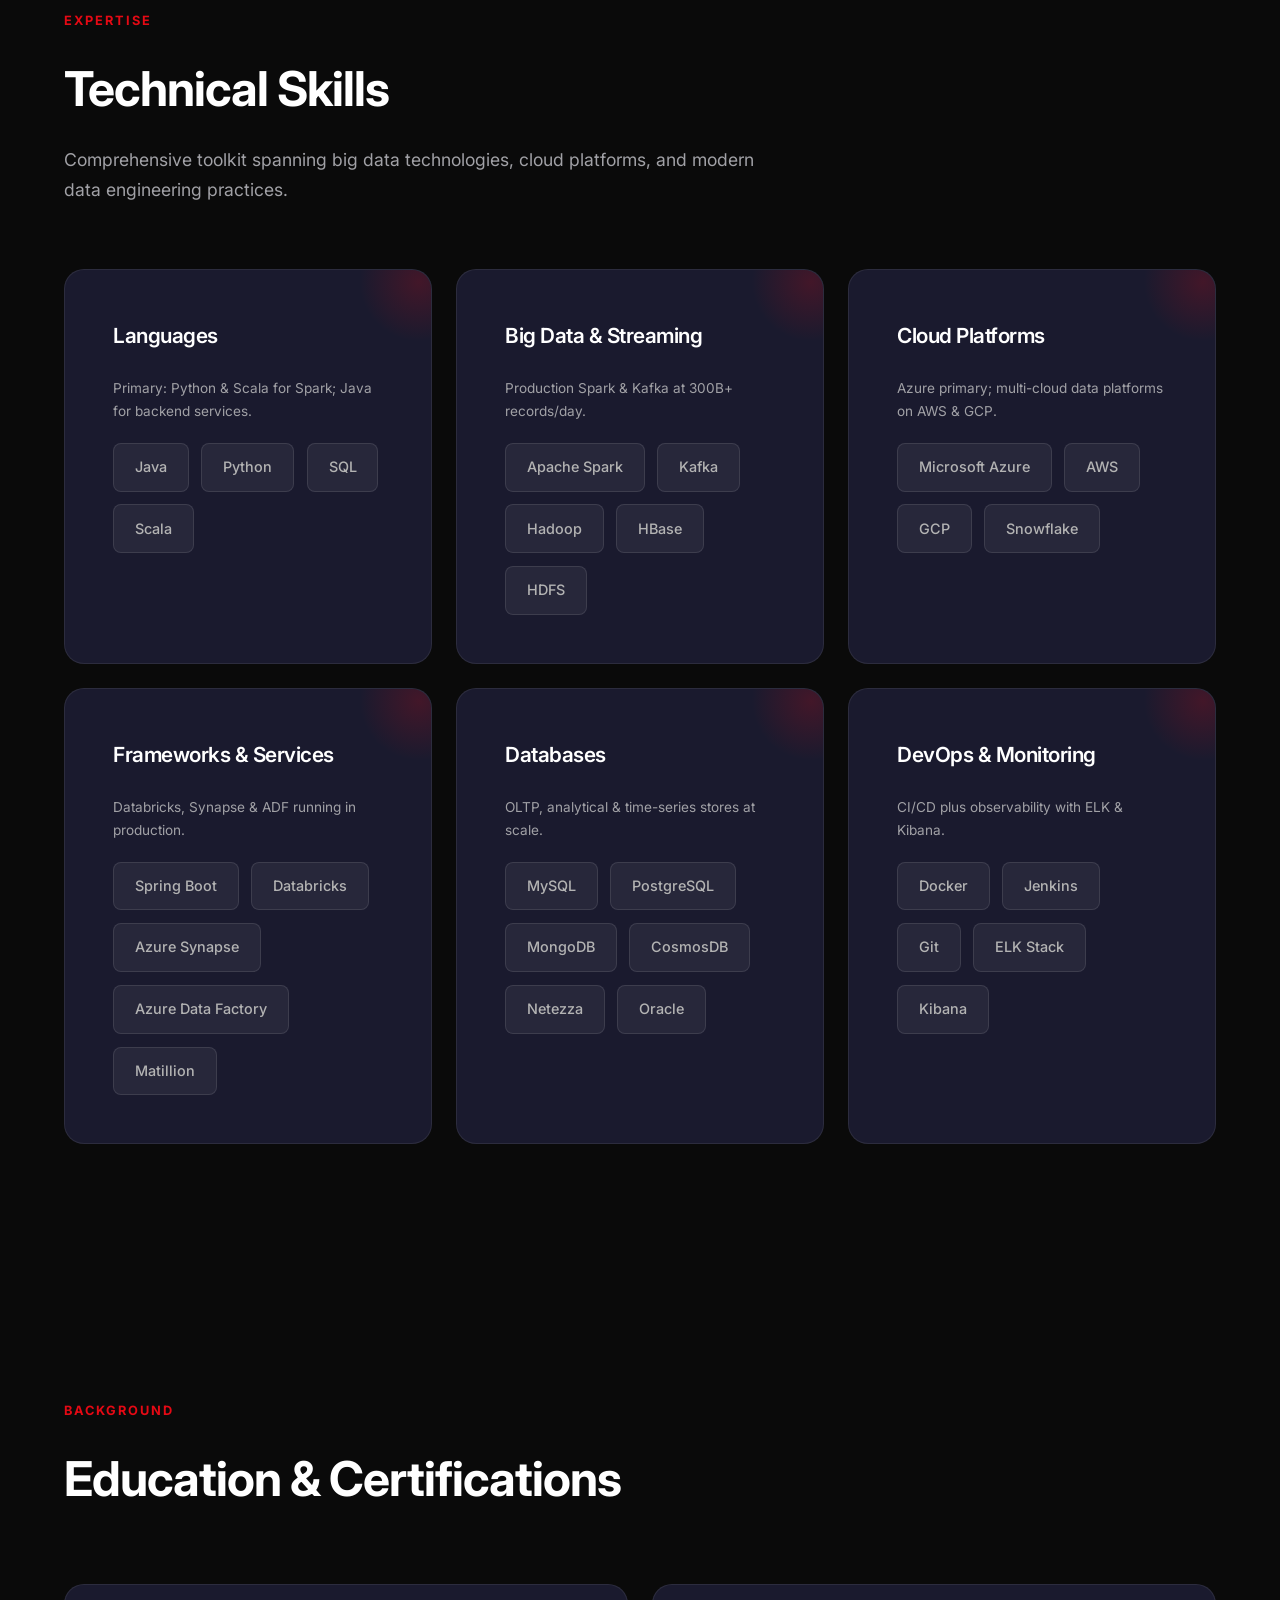
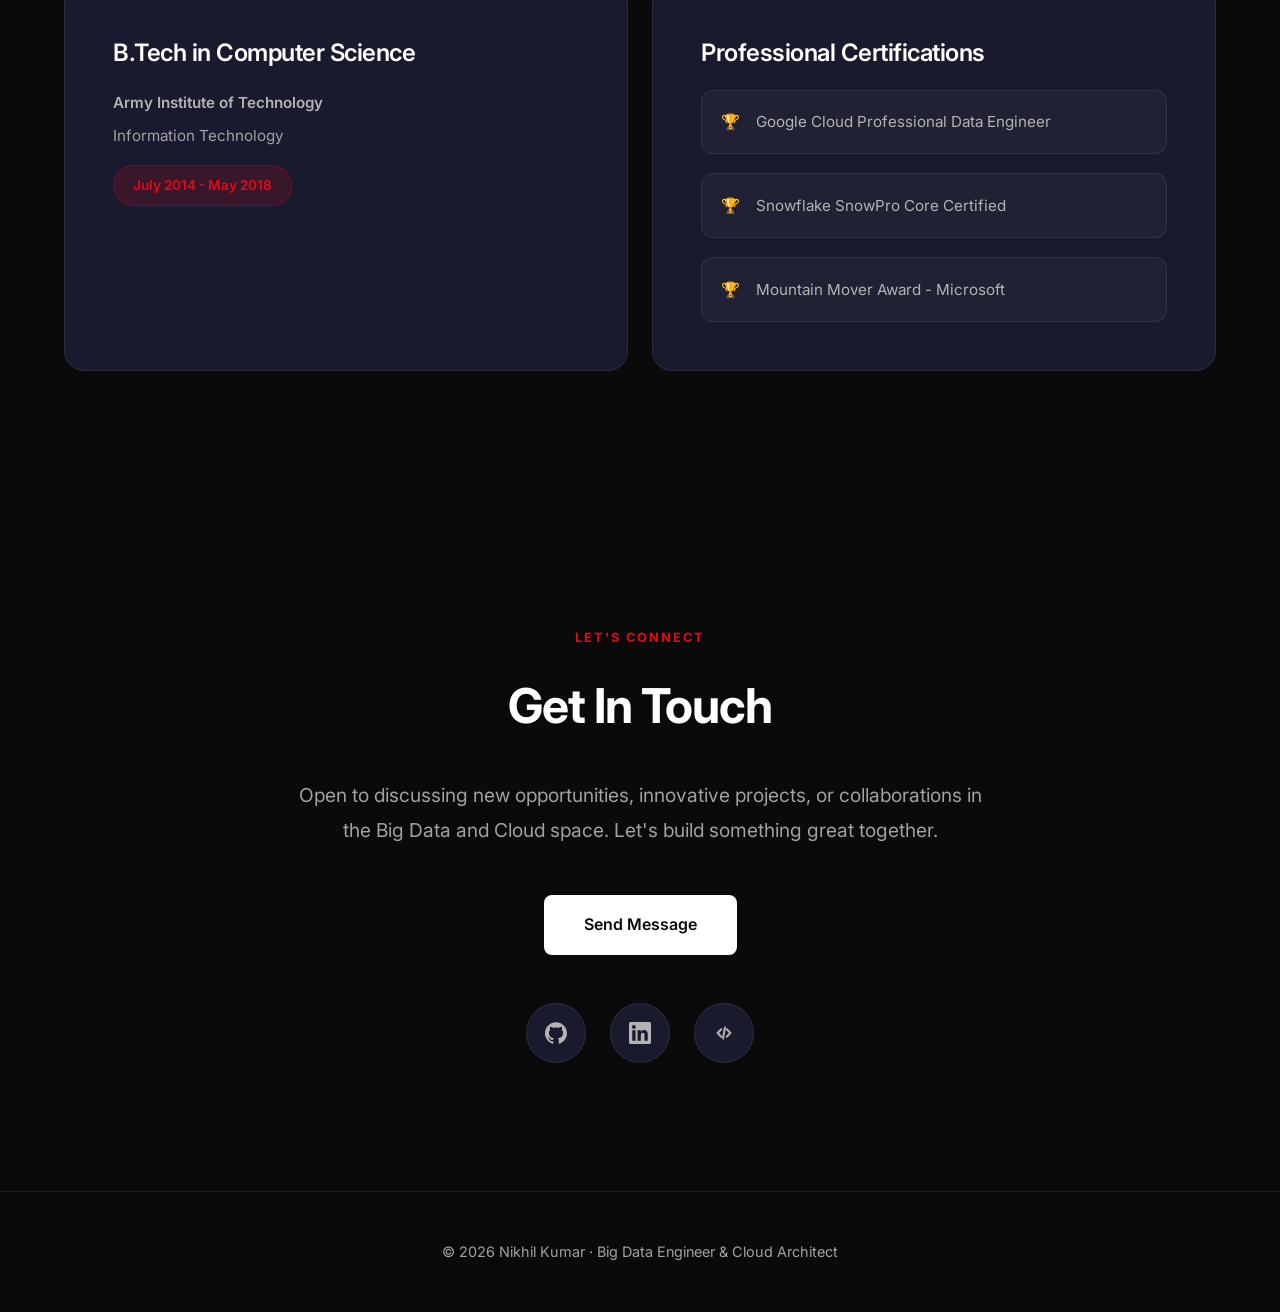
==== commit 1fdddaf2: "Polish portfolio for senior profile and add docx-to-blog pipeline Content/UX: remove UPI donation se" ====
--- a/index.html
+++ b/index.html
@@ -32,6 +32,36 @@
   <link rel="preconnect" href="https://fonts.googleapis.com">
   <link rel="preconnect" href="https://fonts.gstatic.com" crossorigin>
   <link href="https://fonts.googleapis.com/css2?family=Inter:wght@300;400;500;600;700&display=swap" rel="stylesheet">
+
+  <!-- Structured data for rich results -->
+  <script type="application/ld+json">
+  {
+    "@context": "https://schema.org",
+    "@type": "Person",
+    "name": "Nikhil Kumar",
+    "jobTitle": "Big Data Engineer & Cloud Architect",
+    "url": "https://nk2242696.github.io/",
+    "image": "https://nk2242696.github.io/img/profile.jpg",
+    "email": "mailto:nk2242696@gmail.com",
+    "sameAs": [
+      "https://github.com/nk2242696",
+      "https://www.linkedin.com/in/nikhil-k-82b003ba/",
+      "https://www.hackerrank.com/nk2734534"
+    ],
+    "worksFor": {
+      "@type": "Organization",
+      "name": "Microsoft"
+    },
+    "alumniOf": {
+      "@type": "CollegeOrUniversity",
+      "name": "Army Institute of Technology"
+    },
+    "knowsAbout": [
+      "Apache Spark", "Apache Kafka", "Databricks", "Snowflake",
+      "Azure", "AWS", "GCP", "Data Engineering", "Cloud Architecture"
+    ]
+  }
+  </script>
   <style>
     * {
       margin: 0;
@@ -46,7 +76,7 @@
       --bg-card-hover: #252541;
       --accent: #ffffff;
       --accent-muted: #b3b3b3;
-      --accent-dim: #8e8e93;
+      --accent-dim: #a1a1a6;
       --border: rgba(255, 255, 255, 0.08);
       --highlight: #e50914;
     }
@@ -624,137 +654,107 @@
       font-size: 0.9rem;
     }
 
-    /* Support Section */
-    .support-content {
-      text-align: center;
-      max-width: 600px;
-      margin: 0 auto;
-    }
-
-    .support-content p {
+    /* Hero metrics strip */
+    .hero-metrics {
+      display: flex;
+      flex-wrap: wrap;
+      gap: 2.5rem;
+      margin-top: 3rem;
+    }
+
+    .metric {
+      display: flex;
+      flex-direction: column;
+    }
+
+    .metric-value {
+      font-size: 2rem;
+      font-weight: 700;
+      color: var(--accent);
+      letter-spacing: -1px;
+    }
+
+    .metric-label {
+      font-size: 0.85rem;
       color: var(--accent-dim);
-      font-size: 1.15rem;
-      line-height: 1.8;
-      margin-bottom: 2.5rem;
-    }
-
-    .coffee-card {
+    }
+
+    /* Skill note */
+    .skill-note {
+      color: var(--accent-dim);
+      font-size: 0.85rem;
+      margin-bottom: 1.2rem;
+      position: relative;
+      z-index: 1;
+    }
+
+    /* Projects / Case Studies */
+    .projects-grid {
+      display: grid;
+      gap: 1.5rem;
+    }
+
+    .project-card {
       background: var(--bg-card);
+      padding: 3rem;
+      border-radius: 20px;
       border: 1px solid var(--border);
-      border-radius: 24px;
-      padding: 3rem;
-      display: inline-block;
-      position: relative;
-      overflow: hidden;
       transition: all 0.4s cubic-bezier(0.4, 0, 0.2, 1);
     }
 
-    .coffee-card::before {
-      content: '';
-      position: absolute;
-      inset: 0;
-      border-radius: 24px;
-      padding: 2px;
-      background: linear-gradient(135deg, rgba(229, 9, 20, 0.5), rgba(255, 193, 7, 0.5));
-      -webkit-mask: linear-gradient(#fff 0 0) content-box, linear-gradient(#fff 0 0);
-      mask: linear-gradient(#fff 0 0) content-box, linear-gradient(#fff 0 0);
-      -webkit-mask-composite: xor;
-      mask-composite: exclude;
-      opacity: 0;
-      transition: opacity 0.4s ease;
-    }
-
-    .coffee-card:hover {
+    .project-card:hover {
       background: var(--bg-card-hover);
       transform: translateY(-8px);
       box-shadow: 0 25px 60px rgba(0, 0, 0, 0.6);
     }
 
-    .coffee-card:hover::before {
-      opacity: 1;
-    }
-
-    .coffee-icon {
-      font-size: 3rem;
-      margin-bottom: 1.5rem;
-      display: block;
-    }
-
-    .coffee-card h3 {
-      color: var(--accent);
+    .project-card h3 {
       font-size: 1.5rem;
       font-weight: 700;
+      color: var(--accent);
       margin-bottom: 0.5rem;
       letter-spacing: -0.5px;
     }
 
-    .coffee-card .coffee-subtitle {
+    .project-card .project-context {
+      color: var(--accent-muted);
+      font-size: 0.95rem;
+      margin-bottom: 1.5rem;
+      font-weight: 500;
+    }
+
+    .case-row {
+      display: grid;
+      grid-template-columns: 120px 1fr;
+      gap: 1rem;
+      padding: 0.9rem 0;
+      border-top: 1px solid var(--border);
+    }
+
+    .case-row:first-of-type {
+      border-top: none;
+    }
+
+    .case-label {
+      color: var(--highlight);
+      font-size: 0.8rem;
+      font-weight: 700;
+      text-transform: uppercase;
+      letter-spacing: 1px;
+      padding-top: 0.1rem;
+    }
+
+    .case-text {
       color: var(--accent-dim);
-      font-size: 0.95rem;
-      margin-bottom: 2rem;
-    }
-
-    .qr-container {
-      background: #ffffff;
-      border-radius: 16px;
-      padding: 1.5rem;
-      display: inline-block;
-      margin-bottom: 1.5rem;
-      box-shadow: 0 4px 20px rgba(0, 0, 0, 0.3);
-      transition: transform 0.3s ease;
-    }
-
-    .qr-container:hover {
-      transform: scale(1.05);
-    }
-
-    .qr-container img {
-      width: 200px;
-      height: 200px;
-      display: block;
-      border-radius: 8px;
-    }
-
-    .scan-hint {
-      color: var(--accent-dim);
-      font-size: 0.85rem;
-      margin-top: 1rem;
-      display: flex;
-      align-items: center;
-      justify-content: center;
-      gap: 0.5rem;
-    }
-
-    .upi-apps {
-      display: flex;
-      justify-content: center;
-      gap: 0.8rem;
-      margin-top: 1.2rem;
-      flex-wrap: wrap;
-    }
-
-    .upi-badge {
-      padding: 0.4rem 1rem;
-      background: rgba(255, 255, 255, 0.06);
-      border: 1px solid rgba(255, 255, 255, 0.12);
-      border-radius: 50px;
-      font-size: 0.8rem;
-      color: var(--accent-muted);
-      font-weight: 500;
-      transition: all 0.3s ease;
-    }
-
-    .upi-badge:hover {
-      background: rgba(229, 9, 20, 0.15);
-      border-color: rgba(229, 9, 20, 0.4);
-      color: var(--accent);
-    }
-
-    .support-footer-note {
-      color: var(--accent-dim);
-      font-size: 0.9rem;
-      margin-top: 2.5rem;
-      font-style: italic;
+      font-size: 1rem;
+      line-height: 1.7;
+    }
+
+    @media (max-width: 640px) {
+      .case-row {
+        grid-template-columns: 1fr;
+        gap: 0.3rem;
+      }
     }
 
     /* Responsive */
@@ -863,10 +863,12 @@
       <ul class="nav-links">
         <li><a href="#about">About</a></li>
         <li><a href="#experience">Experience</a></li>
+        <li><a href="#projects">Projects</a></li>
         <li><a href="#skills">Skills</a></li>
         <li><a href="#education">Education</a></li>
+        <li><a href="blog/">Blog</a></li>
         <li><a href="#contact">Contact</a></li>
-        <li><a href="#support">Support</a></li>
+        <li><a href="assets/Nikhil_Kumar_Resume.pdf" download>Resume</a></li>
       </ul>
     </div>
   </nav>
@@ -876,14 +878,21 @@
       <div class="hero-text">
         <div class="hero-label" id="expLabel">8+ YEARS EXPERIENCE</div>
         <h1>Big Data Engineer<br>& Cloud Architect</h1>
-        <p class="subtitle">Building scalable data solutions at enterprise scale</p>
-        <p>Specialized in Apache Spark, Kafka, and cloud-native architectures. Proven track record of optimizing
-          data pipelines, reducing costs, and delivering high-impact solutions for Fortune 500 companies.</p>
+        <p class="subtitle">Building and scaling data platforms that process 300B+ records a day</p>
+        <p>Senior data engineer specializing in Apache Spark, Kafka, and cloud-native architectures across Azure,
+          AWS, and GCP. I lead large-scale pipeline migrations, own data-platform architecture decisions, and
+          deliver measurable gains in reliability, cost, and storage efficiency.</p>
         <div class="cta-buttons">
           <a href="#contact" class="btn">Get In Touch</a>
           <a href="assets/Nikhil_Kumar_Resume.pdf" class="btn btn-secondary" download>Download Resume</a>
           <a href="https://github.com/nk2242696" class="btn btn-secondary" target="_blank" rel="noopener">View
             GitHub</a>
+        </div>
+        <div class="hero-metrics">
+          <div class="metric"><span class="metric-value">300B+</span><span class="metric-label">Records/day processed</span></div>
+          <div class="metric"><span class="metric-value">99.9%</span><span class="metric-label">Pipeline uptime</span></div>
+          <div class="metric"><span class="metric-value">3x</span><span class="metric-label">Storage footprint cut</span></div>
+          <div class="metric"><span class="metric-value">80%</span><span class="metric-label">Less manual ETL</span></div>
         </div>
       </div>
       <div class="profile-image-container">
@@ -904,7 +913,7 @@
         <div class="company-header">
           <div class="company-info">
             <h3 class="company-name">
-              <img src="img/microsoft_logo.png" alt="Microsoft" class="company-logo">
+              <img src="img/microsoft_logo.png" alt="Microsoft" class="company-logo" loading="lazy">
               <span>Microsoft</span>
             </h3>
             <p class="role">Software Engineer</p>
@@ -920,6 +929,8 @@
             multiple Azure teams</li>
           <li>Implemented Erasure Coding techniques, achieving significant reduction in Storage infrastructure
             footprint</li>
+          <li>Own architecture and design decisions for storage data-platform initiatives, partnering across
+            multiple Azure engineering teams and mentoring engineers on Spark and cloud-native best practices</li>
         </ul>
       </div>
 
@@ -927,7 +938,7 @@
         <div class="company-header">
           <div class="company-info">
             <h3 class="company-name">
-              <img src="img/epsilon_logo.png" alt="Epsilon" style="width:40px;height:30px;" class="company-logo">
+              <img src="img/epsilon_logo.png" alt="Epsilon" style="width:40px;height:30px;" class="company-logo" loading="lazy">
               <span>Epsilon</span>
             </h3>
             <p class="role">Software Engineer 2</p>
@@ -951,7 +962,7 @@
         <div class="company-header">
           <div class="company-info">
             <h3 class="company-name">
-              <img src="img/hashmap_logo.jpg" style="width:30px;height:30px;" alt="HashMap Inc" class="company-logo">
+              <img src="img/hashmap_logo.jpg" style="width:30px;height:30px;" alt="HashMap Inc" class="company-logo" loading="lazy">
               <span>HashMap Inc</span>
             </h3>
             <p class="role">Cloud Data Engineer</p>
@@ -972,6 +983,77 @@
     </div>
   </section>
 
+  <section id="projects">
+    <div class="section-header">
+      <div class="section-label">SELECTED WORK</div>
+      <h2 class="section-title">Case Studies</h2>
+      <p class="section-description">A closer look at three engagements — the problem, the architecture decisions I
+        drove, and the measurable outcome.</p>
+    </div>
+    <div class="projects-grid">
+      <div class="project-card">
+        <h3>MapReduce &rarr; Spark Pipeline Modernization</h3>
+        <p class="project-context">Epsilon &middot; LinkedIn Camus-based ingestion platform</p>
+        <div class="case-row">
+          <span class="case-label">Problem</span>
+          <span class="case-text">A legacy MapReduce ingestion pipeline was slow, storage-heavy, and expensive to
+            operate at 300B+ records/day, with limited observability into job health.</span>
+        </div>
+        <div class="case-row">
+          <span class="case-label">Approach</span>
+          <span class="case-text">Engineered a framework to migrate MapReduce jobs to Spark and tuned Kafka and ORC
+            storage — linger/batch sizing, sticky partitioning, and high-cardinality column sorting — then built
+            an ELK/Kibana dashboard for Spark job metrics.</span>
+        </div>
+        <div class="case-row">
+          <span class="case-label">Impact</span>
+          <span class="case-text">3x reduction in HDFS disk footprint and full pipeline observability, sustaining
+            99.9% uptime on 300B+ records processed daily.</span>
+        </div>
+      </div>
+
+      <div class="project-card">
+        <h3>Multi-Cloud Data Integration to Snowflake</h3>
+        <p class="project-context">HashMap Inc &middot; Waste Management</p>
+        <div class="case-row">
+          <span class="case-label">Problem</span>
+          <span class="case-text">Data was fragmented across on-premise systems (Netezza, Oracle) and cloud sources
+            (Google Analytics, S3, REST APIs) with no unified analytics layer.</span>
+        </div>
+        <div class="case-row">
+          <span class="case-label">Approach</span>
+          <span class="case-text">Integrated all sources into Snowflake using Matillion ETL and automated AWS resource
+            provisioning with CloudFormation for repeatable, hands-off deployments.</span>
+        </div>
+        <div class="case-row">
+          <span class="case-label">Impact</span>
+          <span class="case-text">A single governed analytics platform with automated infrastructure, eliminating
+            manual provisioning and unifying reporting across the business.</span>
+        </div>
+      </div>
+
+      <div class="project-card">
+        <h3>Real-Time Streaming &amp; Time-Series Analytics</h3>
+        <p class="project-context">HashMap Inc &middot; LAM Research</p>
+        <div class="case-row">
+          <span class="case-label">Problem</span>
+          <span class="case-text">Multi-format sensor and operational data (CSV, JSON, Excel) needed to be parsed and
+            queried as time-series with SQL-like access for analysts.</span>
+        </div>
+        <div class="case-row">
+          <span class="case-label">Approach</span>
+          <span class="case-text">Built Spark batch and structured-streaming applications for multi-format parsing and
+            authored a Python analytics library enabling SQL-like querying of HBase time-series data.</span>
+        </div>
+        <div class="case-row">
+          <span class="case-label">Impact</span>
+          <span class="case-text">Analysts gained self-serve, SQL-like access to high-volume time-series data without
+            deep HBase expertise.</span>
+        </div>
+      </div>
+    </div>
+  </section>
+
   <section id="skills">
     <div class="section-header">
       <div class="section-label">EXPERTISE</div>
@@ -982,6 +1064,7 @@
     <div class="skills-grid">
       <div class="skill-category">
         <h3>Languages</h3>
+        <p class="skill-note">Primary: Python &amp; Scala for Spark; Java for backend services.</p>
         <div class="skill-tags">
           <span class="skill-tag">Java</span>
           <span class="skill-tag">Python</span>
@@ -992,6 +1075,7 @@
 
       <div class="skill-category">
         <h3>Big Data & Streaming</h3>
+        <p class="skill-note">Production Spark &amp; Kafka at 300B+ records/day.</p>
         <div class="skill-tags">
           <span class="skill-tag">Apache Spark</span>
           <span class="skill-tag">Kafka</span>
@@ -1003,6 +1087,7 @@
 
       <div class="skill-category">
         <h3>Cloud Platforms</h3>
+        <p class="skill-note">Azure primary; multi-cloud data platforms on AWS &amp; GCP.</p>
         <div class="skill-tags">
           <span class="skill-tag">Microsoft Azure</span>
           <span class="skill-tag">AWS</span>
@@ -1013,6 +1098,7 @@
 
       <div class="skill-category">
         <h3>Frameworks & Services</h3>
+        <p class="skill-note">Databricks, Synapse &amp; ADF running in production.</p>
         <div class="skill-tags">
           <span class="skill-tag">Spring Boot</span>
           <span class="skill-tag">Databricks</span>
@@ -1024,6 +1110,7 @@
 
       <div class="skill-category">
         <h3>Databases</h3>
+        <p class="skill-note">OLTP, analytical &amp; time-series stores at scale.</p>
         <div class="skill-tags">
           <span class="skill-tag">MySQL</span>
           <span class="skill-tag">PostgreSQL</span>
@@ -1036,6 +1123,7 @@
 
       <div class="skill-category">
         <h3>DevOps & Monitoring</h3>
+        <p class="skill-note">CI/CD plus observability with ELK &amp; Kibana.</p>
         <div class="skill-tags">
           <span class="skill-tag">Docker</span>
           <span class="skill-tag">Jenkins</span>
@@ -1074,10 +1162,6 @@
           <div class="award-item">
             <span class="award-icon">🏆</span>
             <span>Mountain Mover Award - Microsoft</span>
-          </div>
-          <div class="award-item">
-            <span class="award-icon">🏆</span>
-            <span>Winner - AIT Pune Tech Quiz</span>
           </div>
         </div>
       </div>
@@ -1110,41 +1194,14 @@
         </a>
         <a href="https://www.hackerrank.com/nk2734534" class="social-link" target="_blank" rel="noopener"
           aria-label="HackerRank profile" title="HackerRank">
-          <svg width="22" height="22" viewBox="0 0 24 24" fill="none" stroke="currentColor" stroke-width="2"
+          <svg width="22" height="22" viewBox="0 0 24 24" fill="none" stroke="currentColor" stroke-width="2.2"
             stroke-linecap="round" stroke-linejoin="round" aria-hidden="true">
-            <polyline points="8 8 4 12 8 16" />
-            <polyline points="16 8 20 12 16 16" />
+            <polyline points="9 8 5 12 9 16" />
+            <polyline points="15 8 19 12 15 16" />
+            <line x1="13" y1="6" x2="11" y2="18" />
           </svg>
         </a>
       </div>
-    </div>
-  </section>
-
-  <section id="support">
-    <div class="section-header" style="text-align: center; margin-bottom: 2rem;">
-      <div class="section-label">SUPPORT</div>
-      <h2 class="section-title">Buy Me a Coffee ☕</h2>
-    </div>
-    <div class="support-content">
-      <p>If you find my work helpful or inspiring, consider buying me a coffee! Your support keeps me motivated to build, share, and create more awesome stuff.</p>
-      <div class="coffee-card">
-        <span class="coffee-icon">☕</span>
-        <h3>Scan & Support</h3>
-        <p class="coffee-subtitle">Every cup of coffee fuels another line of code</p>
-        <div class="qr-container">
-          <img src="img/qr-code.png" alt="Scan to pay via UPI">
-        </div>
-        <div class="scan-hint">
-          <span>📱</span> Scan & Pay with any UPI app
-        </div>
-        <div class="upi-apps">
-          <span class="upi-badge">GPay</span>
-          <span class="upi-badge">PhonePe</span>
-          <span class="upi-badge">Paytm</span>
-          <span class="upi-badge">BHIM</span>
-        </div>
-      </div>
-      <p class="support-footer-note">Powered by Razorpay • 100% Secure UPI Payment 🔒</p>
     </div>
   </section>
 
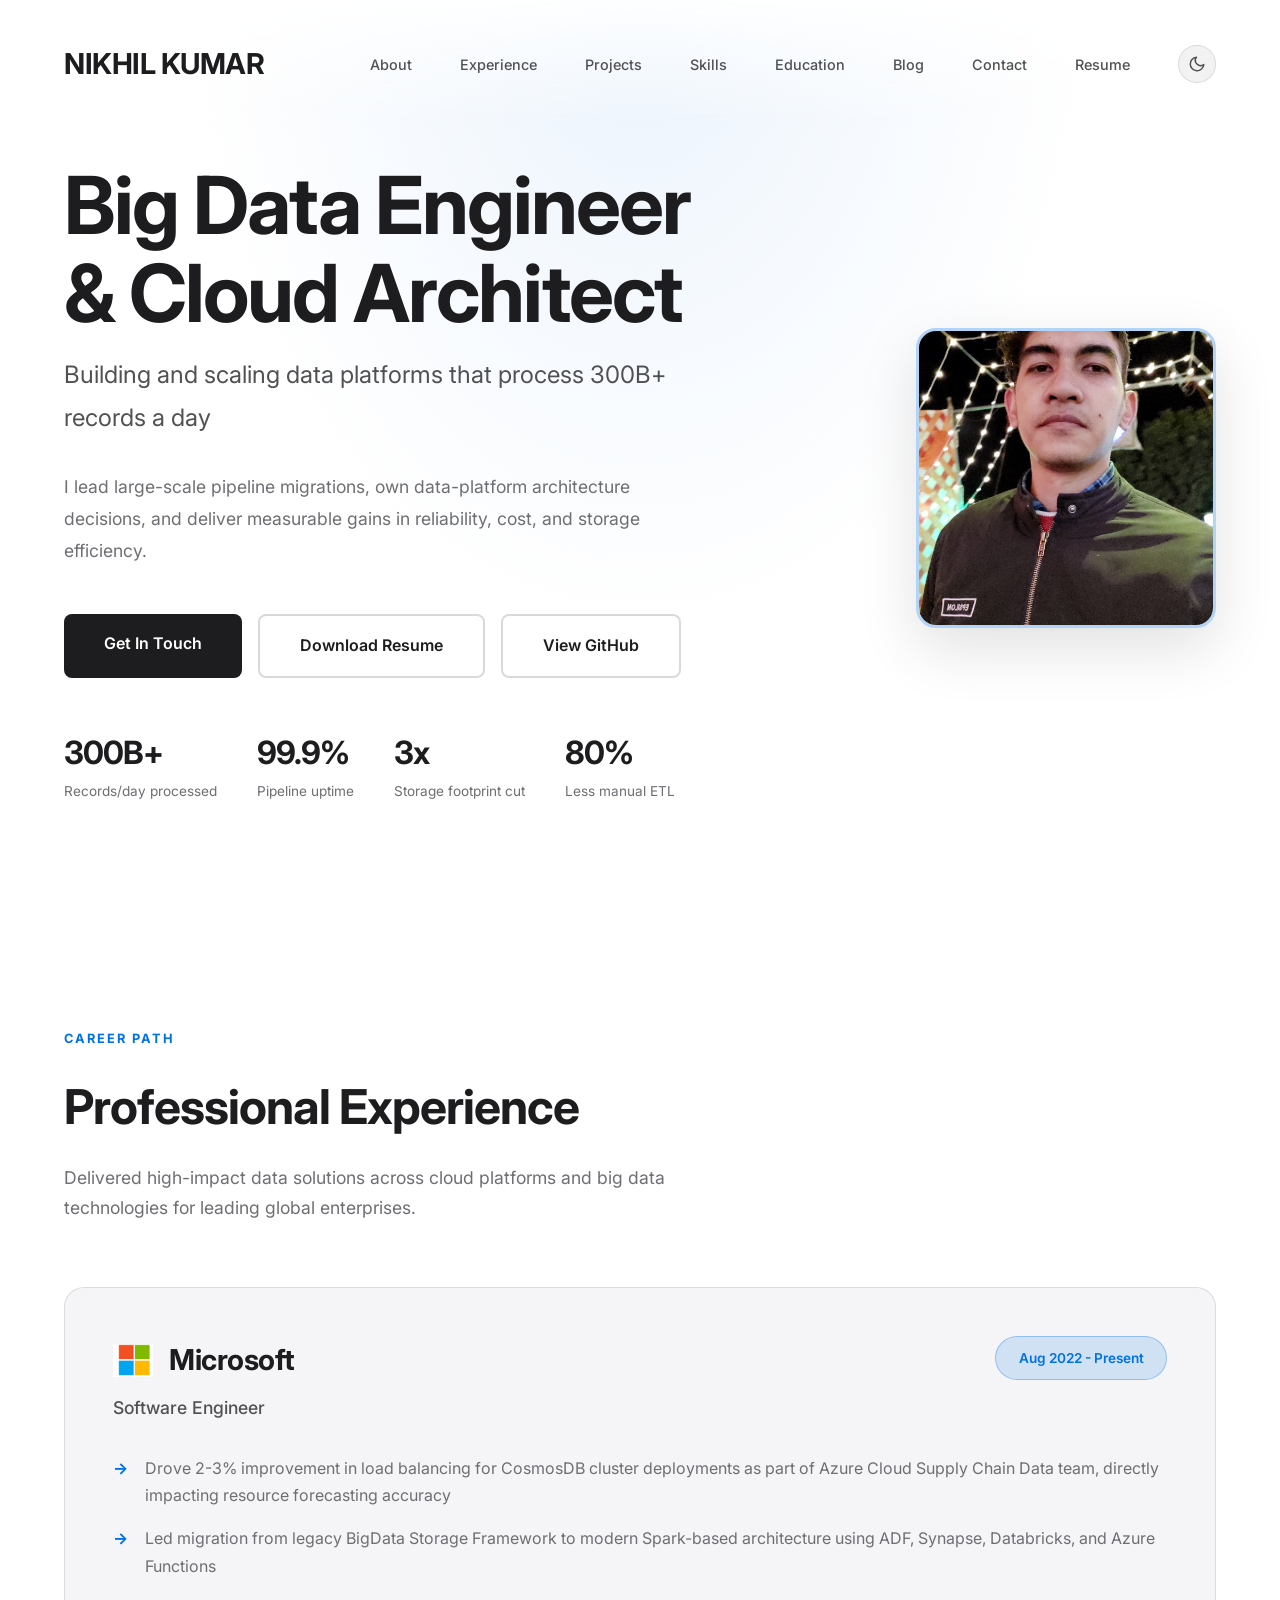
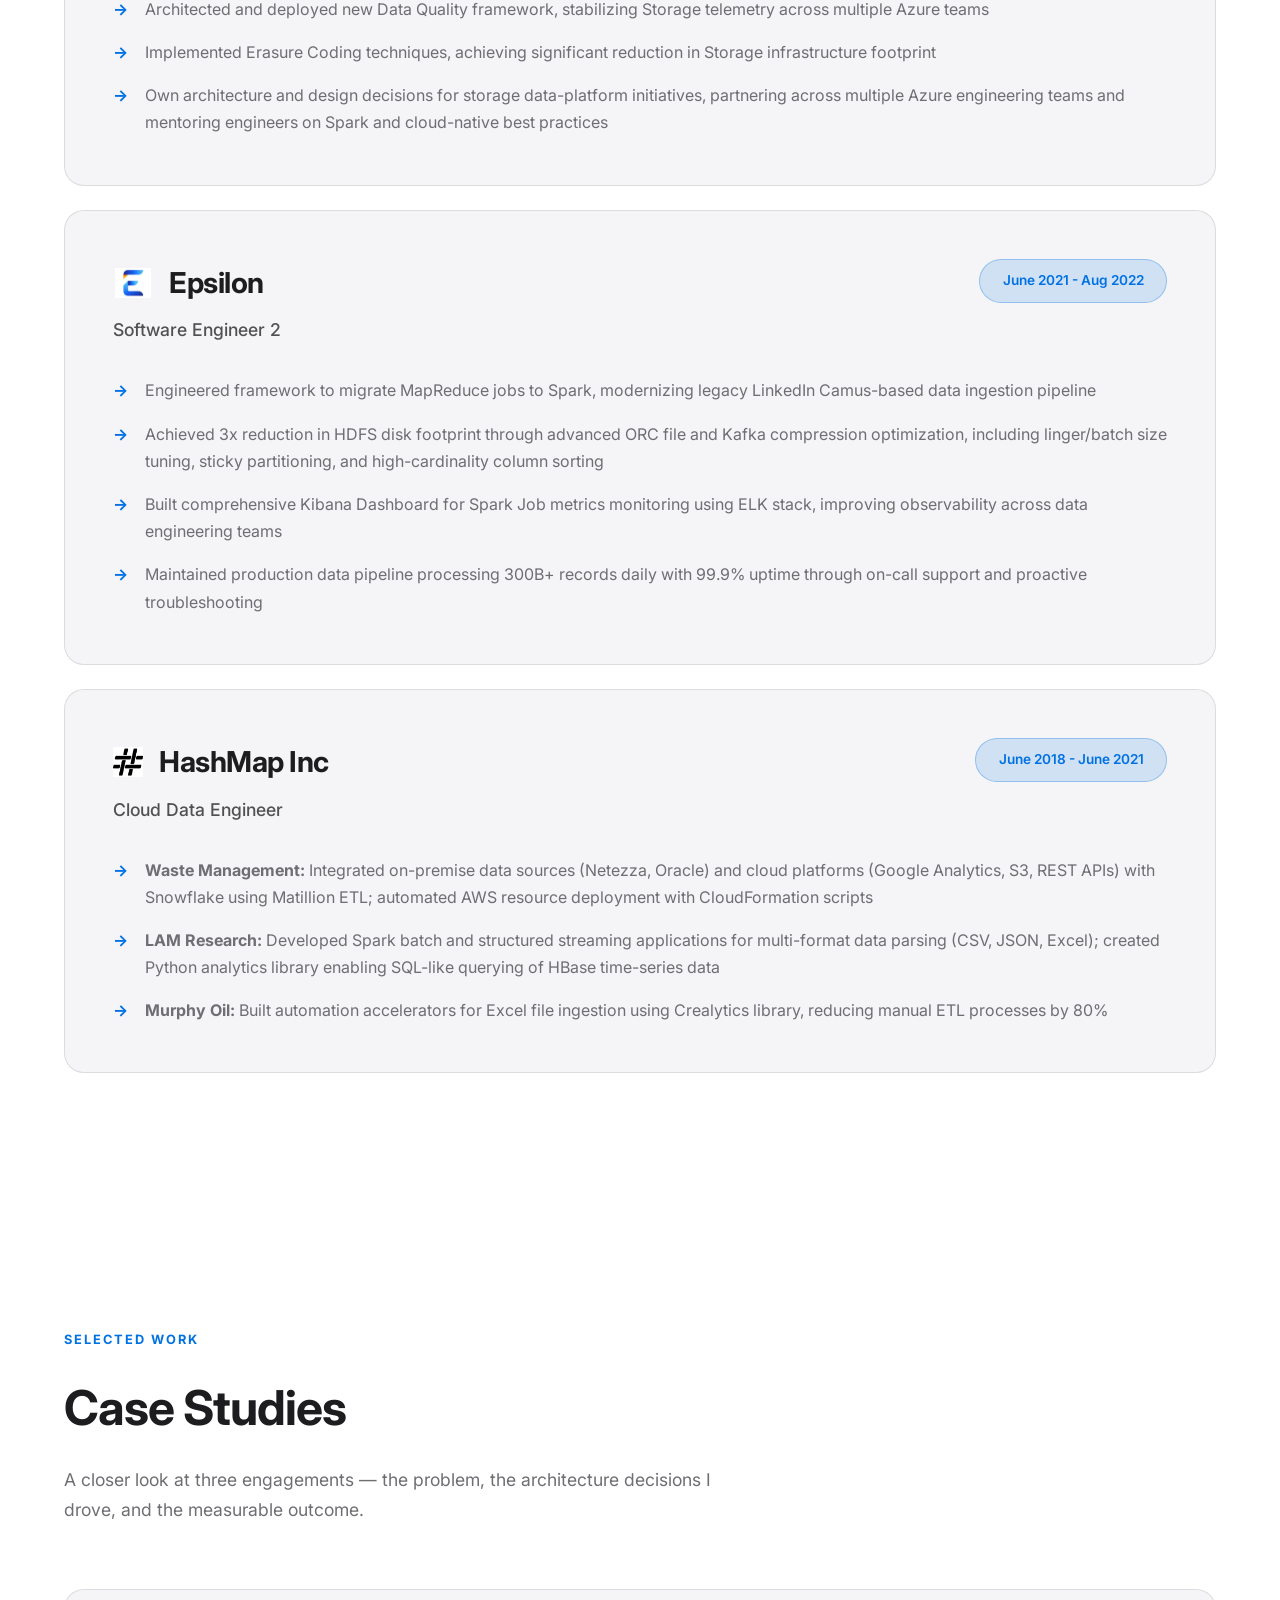
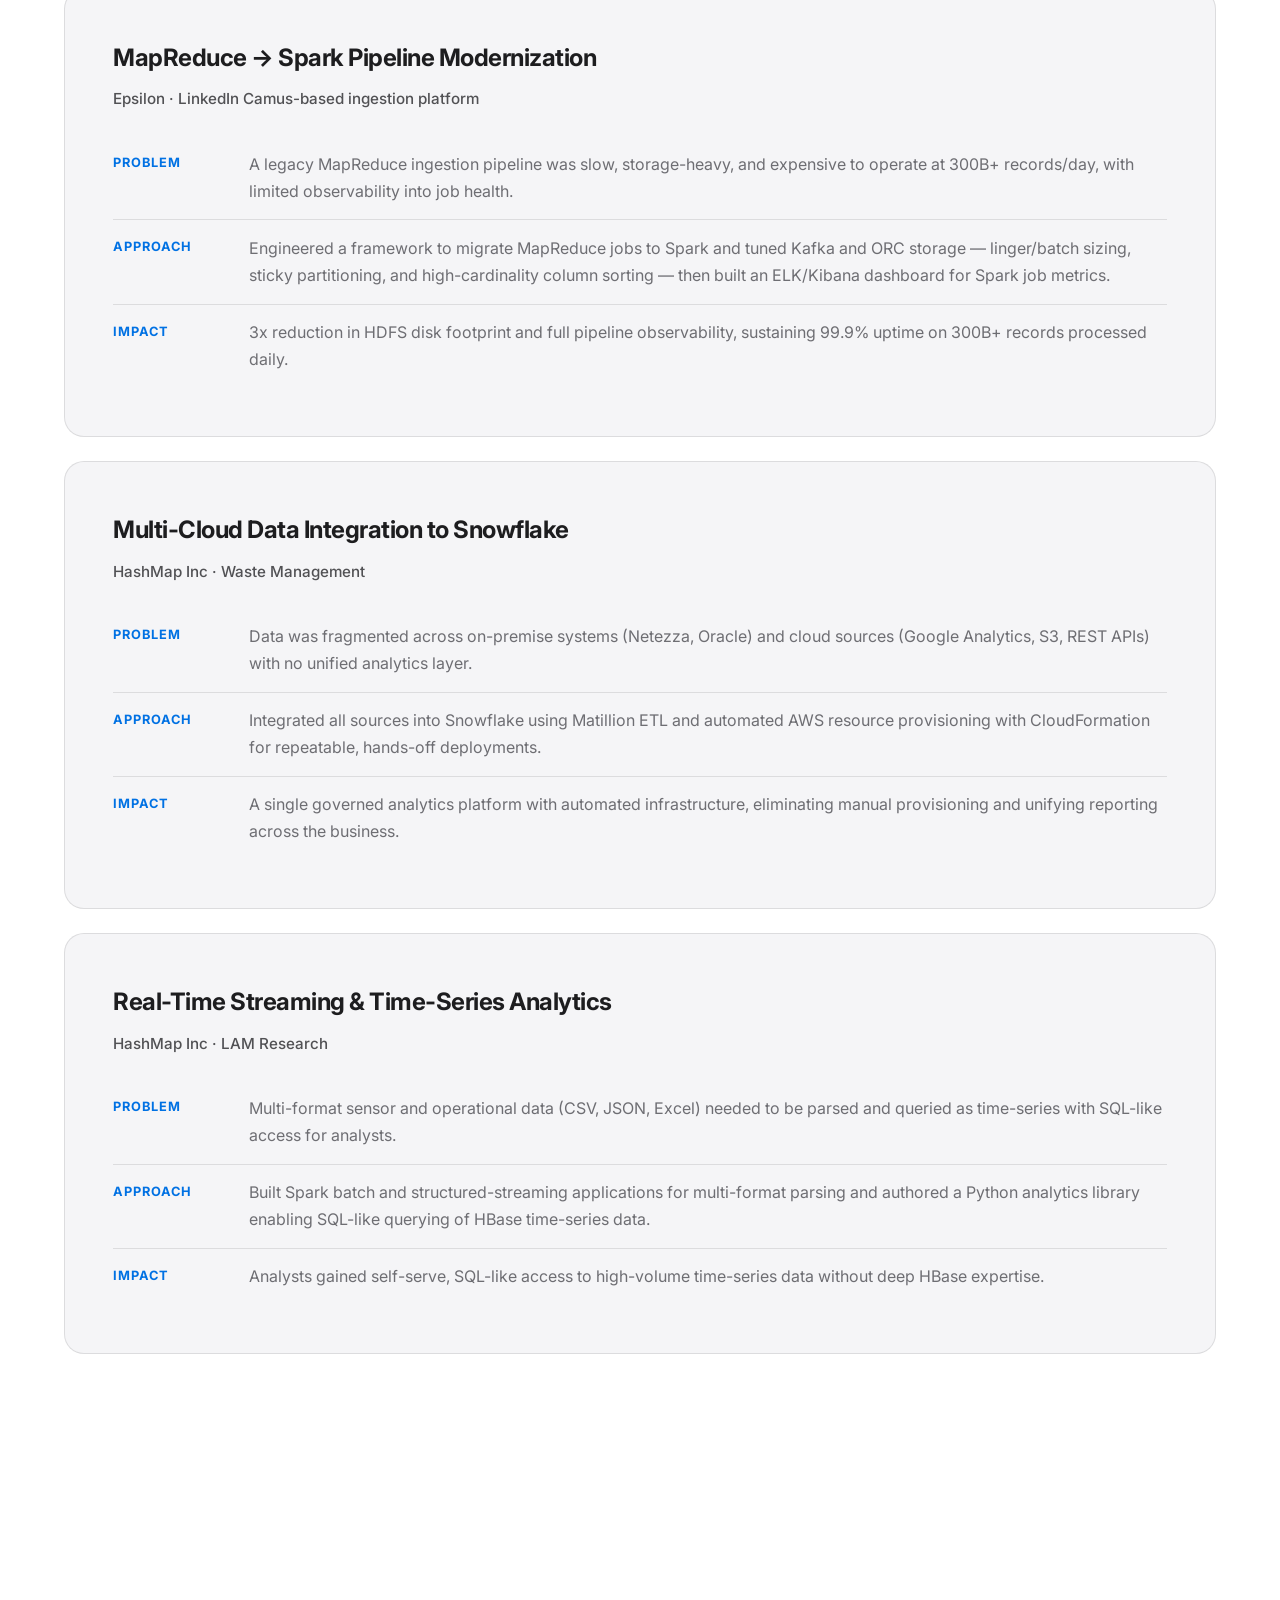
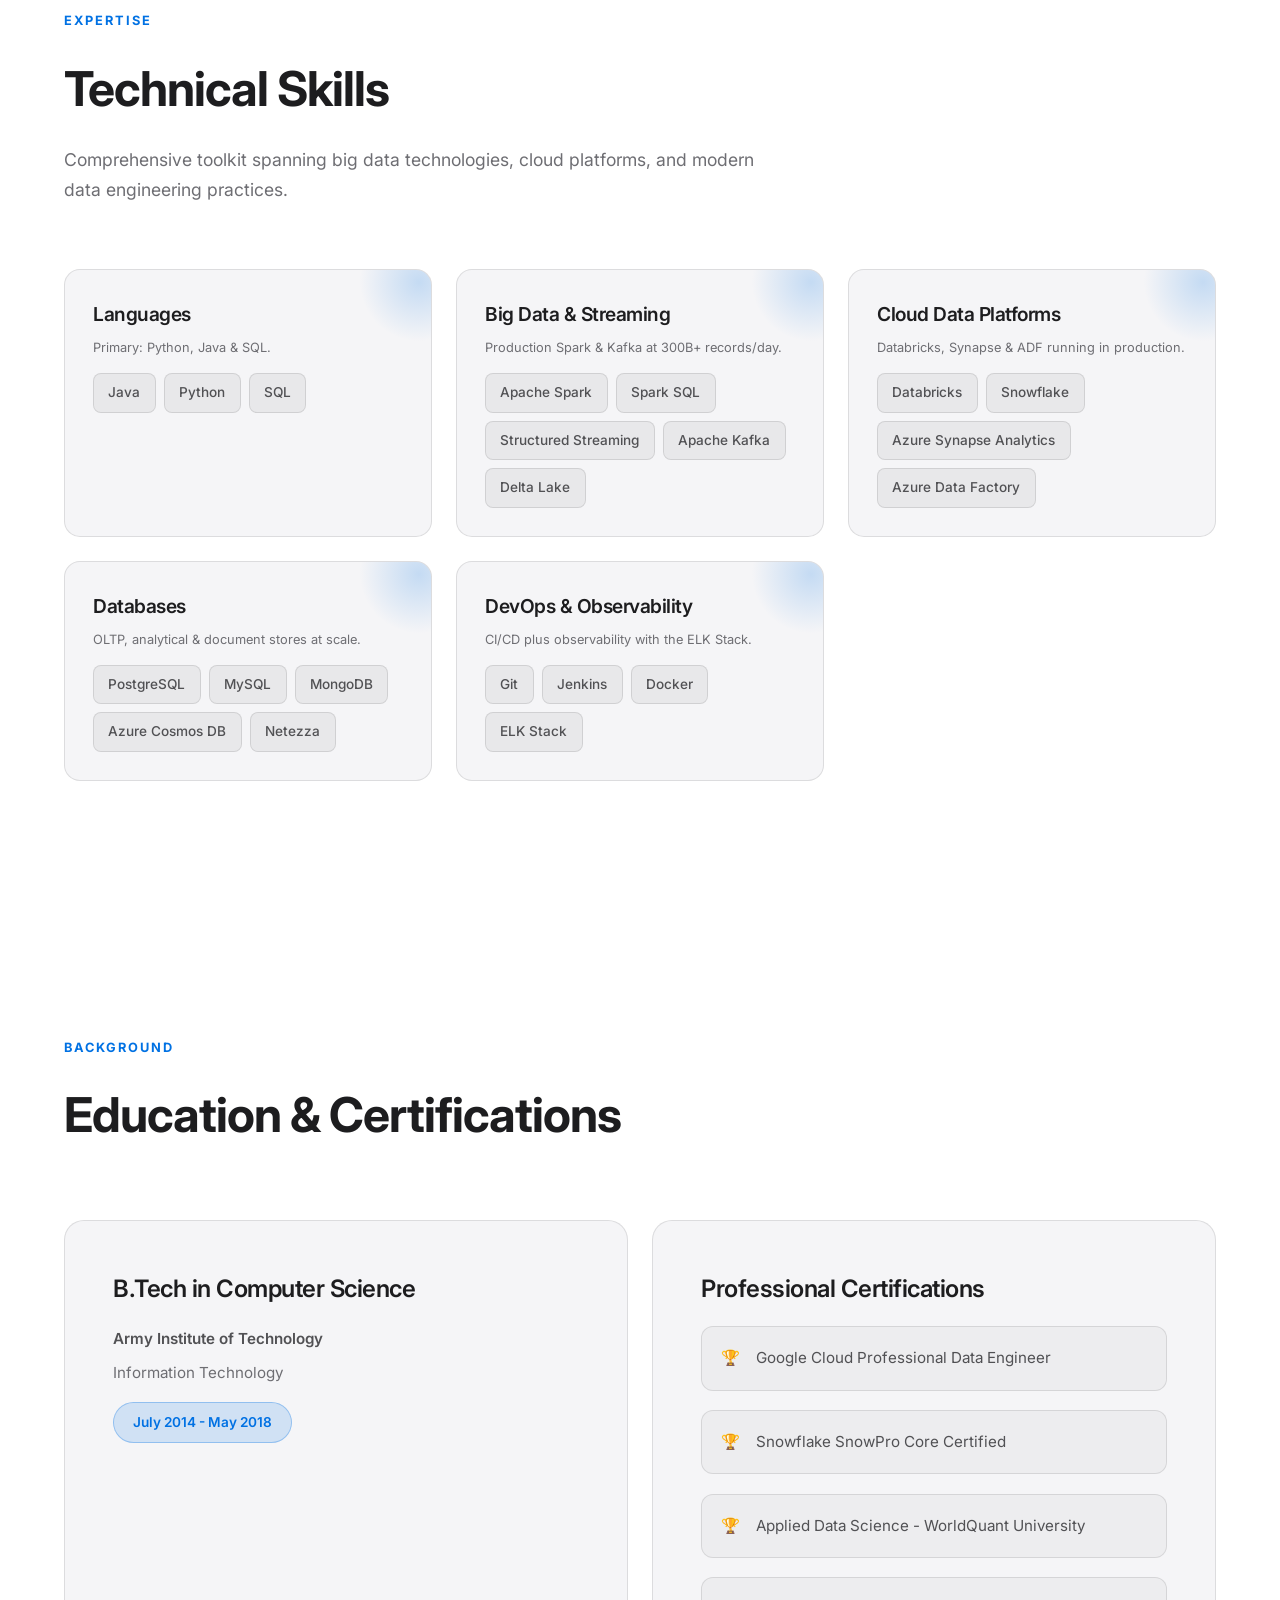
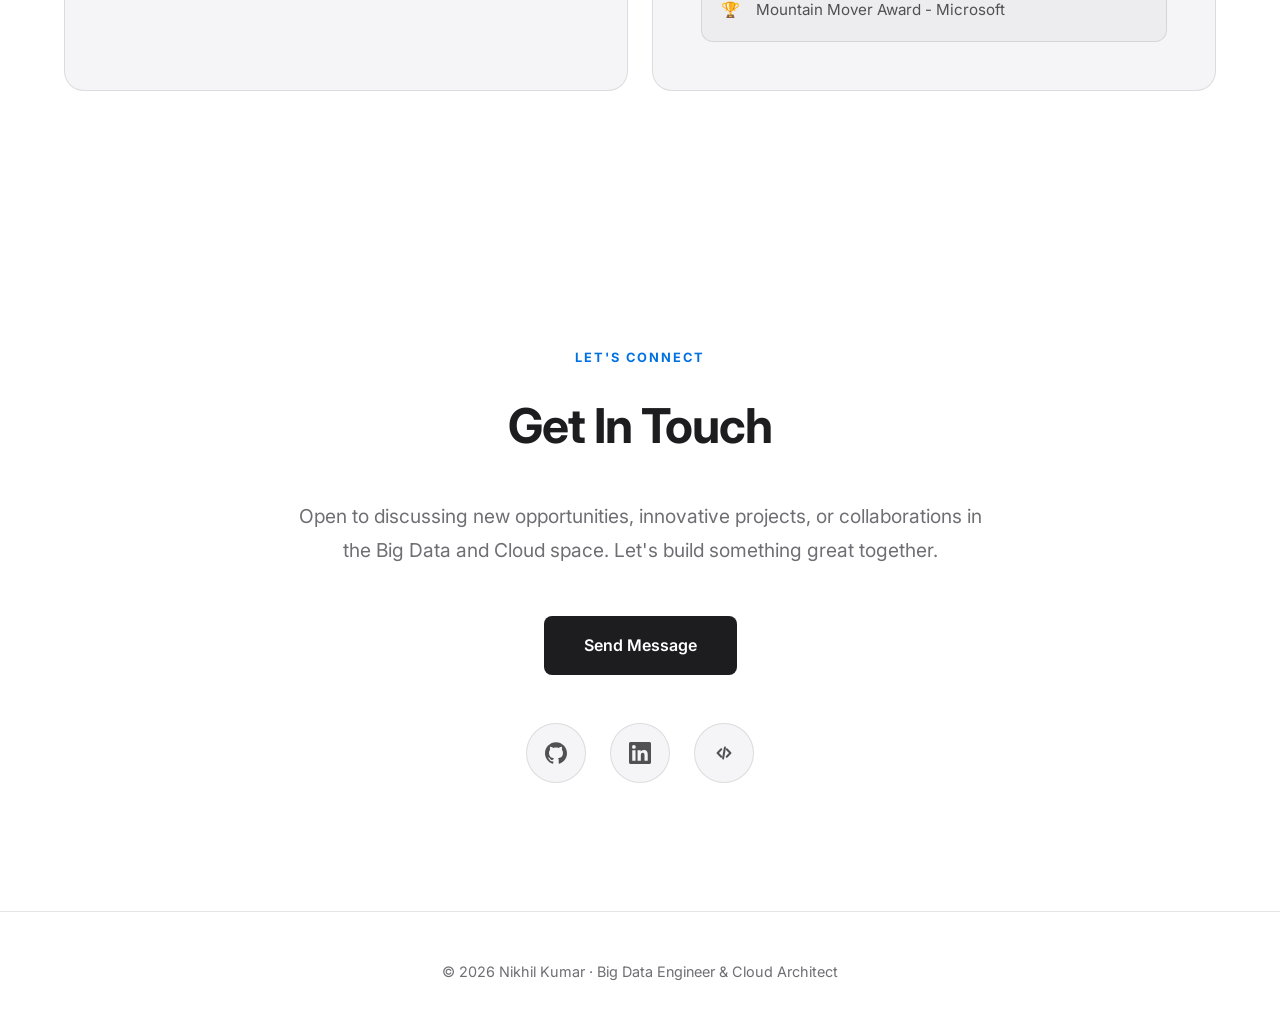
==== commit 1fd82ce5: "Add light/dark theme toggle, publish compression blog post, refine skills & hero - Light/dark theme " ====
--- a/index.html
+++ b/index.html
@@ -4,6 +4,18 @@
 <head>
   <meta charset="UTF-8">
   <meta name="viewport" content="width=device-width, initial-scale=1.0">
+  <!-- Set theme before paint to avoid flash -->
+  <script>
+    (function () {
+      try {
+        var t = localStorage.getItem('theme');
+        if (t !== 'light' && t !== 'dark') {
+          t = 'light';
+        }
+        document.documentElement.setAttribute('data-theme', t);
+      } catch (e) { }
+    })();
+  </script>
   <title>Nikhil Kumar | Big Data Engineer &amp; Cloud Architect</title>
   <meta name="description"
     content="Nikhil Kumar - Big Data Engineer & Cloud Architect with 8+ years building scalable data pipelines on Azure, AWS, and GCP using Apache Spark, Kafka, Databricks, and Snowflake.">
@@ -79,6 +91,34 @@
       --accent-dim: #a1a1a6;
       --border: rgba(255, 255, 255, 0.08);
       --highlight: #e50914;
+      --overlay-1: rgba(255, 255, 255, 0.03);
+      --overlay-2: rgba(255, 255, 255, 0.06);
+      --overlay-border: rgba(255, 255, 255, 0.1);
+      --btn-border: rgba(255, 255, 255, 0.2);
+      --btn-glow: rgba(255, 255, 255, 0.3);
+      --shadow-card: rgba(0, 0, 0, 0.6);
+      --shadow-hero: rgba(0, 0, 0, 0.5);
+      --nav-bg: rgba(10, 10, 10, 0.98);
+    }
+
+    html[data-theme="light"] {
+      --bg-primary: #ffffff;
+      --bg-secondary: #f5f5f7;
+      --bg-card: #f5f5f7;
+      --bg-card-hover: #ececf0;
+      --accent: #1d1d1f;
+      --accent-muted: #515154;
+      --accent-dim: #6e6e73;
+      --border: rgba(0, 0, 0, 0.1);
+      --highlight: #0071e3;
+      --overlay-1: rgba(0, 0, 0, 0.03);
+      --overlay-2: rgba(0, 0, 0, 0.05);
+      --overlay-border: rgba(0, 0, 0, 0.1);
+      --btn-border: rgba(0, 0, 0, 0.15);
+      --btn-glow: rgba(0, 0, 0, 0.15);
+      --shadow-card: rgba(0, 0, 0, 0.1);
+      --shadow-hero: rgba(0, 0, 0, 0.12);
+      --nav-bg: rgba(255, 255, 255, 0.92);
     }
 
     body {
@@ -88,6 +128,7 @@
       line-height: 1.7;
       overflow-x: hidden;
       -webkit-font-smoothing: antialiased;
+      transition: background 0.3s ease, color 0.3s ease;
     }
 
     /* Navigation */
@@ -95,14 +136,14 @@
       position: fixed;
       top: 0;
       width: 100%;
-      background: linear-gradient(180deg, rgba(10, 10, 10, 0.98) 0%, rgba(10, 10, 10, 0) 100%);
+      background: linear-gradient(180deg, var(--nav-bg) 0%, transparent 100%);
       padding: 2rem 0;
       z-index: 1000;
       transition: all 0.3s ease;
     }
 
     nav.scrolled {
-      background: rgba(10, 10, 10, 0.98);
+      background: var(--nav-bg);
       backdrop-filter: blur(20px);
       border-bottom: 1px solid var(--border);
     }
@@ -129,6 +170,7 @@
       display: flex;
       gap: 3rem;
       list-style: none;
+      align-items: center;
     }
 
     .nav-links a {
@@ -159,14 +201,51 @@
       width: 100%;
     }
 
+    .theme-toggle {
+      display: inline-flex;
+      align-items: center;
+      justify-content: center;
+      width: 38px;
+      height: 38px;
+      padding: 0;
+      border-radius: 50%;
+      background: var(--overlay-2);
+      border: 1px solid var(--overlay-border);
+      color: var(--accent-muted);
+      cursor: pointer;
+      transition: all 0.3s ease;
+    }
+
+    .theme-toggle:hover {
+      color: var(--accent);
+      border-color: var(--accent);
+      transform: translateY(-2px);
+    }
+
+    .theme-toggle svg {
+      display: block;
+    }
+
+    .theme-toggle .icon-moon {
+      display: none;
+    }
+
+    html[data-theme="light"] .theme-toggle .icon-sun {
+      display: none;
+    }
+
+    html[data-theme="light"] .theme-toggle .icon-moon {
+      display: block;
+    }
+
     /* Hero Section */
     .hero {
       min-height: 100vh;
       display: flex;
       align-items: center;
-      padding: 0 5%;
+      padding: 6rem 5% 2rem;
       position: relative;
-      background: radial-gradient(ellipse at top, rgba(229, 9, 20, 0.08), transparent 50%);
+      background: radial-gradient(ellipse at top, color-mix(in srgb, var(--highlight) 8%, transparent), transparent 50%);
     }
 
     .hero-content {
@@ -191,29 +270,15 @@
       height: 300px;
       border-radius: 20px;
       object-fit: cover;
-      border: 3px solid rgba(229, 9, 20, 0.3);
-      box-shadow: 0 20px 60px rgba(0, 0, 0, 0.5);
+      border: 3px solid color-mix(in srgb, var(--highlight) 30%, transparent);
+      box-shadow: 0 20px 60px var(--shadow-hero);
       transition: all 0.4s ease;
     }
 
     .profile-image:hover {
       transform: scale(1.05);
       border-color: var(--highlight);
-      box-shadow: 0 30px 80px rgba(229, 9, 20, 0.4);
-    }
-
-    .hero-label {
-      display: inline-block;
-      padding: 0.6rem 1.2rem;
-      background: rgba(229, 9, 20, 0.15);
-      border: 1px solid rgba(229, 9, 20, 0.4);
-      border-radius: 50px;
-      font-size: 0.8rem;
-      font-weight: 600;
-      color: var(--highlight);
-      margin-bottom: 2rem;
-      letter-spacing: 1px;
-      text-transform: uppercase;
+      box-shadow: 0 30px 80px color-mix(in srgb, var(--highlight) 40%, transparent);
     }
 
     .hero h1 {
@@ -260,18 +325,18 @@
 
     .btn:hover {
       transform: scale(1.05);
-      box-shadow: 0 10px 40px rgba(255, 255, 255, 0.3);
+      box-shadow: 0 10px 40px var(--btn-glow);
     }
 
     .btn-secondary {
       background: transparent;
       color: var(--accent);
-      border: 2px solid rgba(255, 255, 255, 0.2);
+      border: 2px solid var(--btn-border);
     }
 
     .btn-secondary:hover {
       border-color: var(--accent);
-      background: rgba(255, 255, 255, 0.05);
+      background: var(--overlay-2);
     }
 
     /* Section Styling */
@@ -341,7 +406,7 @@
     .experience-card:hover {
       background: var(--bg-card-hover);
       transform: translateY(-8px);
-      box-shadow: 0 25px 60px rgba(0, 0, 0, 0.6);
+      box-shadow: 0 25px 60px var(--shadow-card);
     }
 
     .experience-card:hover::before {
@@ -386,8 +451,8 @@
 
     .date-badge {
       padding: 0.6rem 1.4rem;
-      background: rgba(229, 9, 20, 0.15);
-      border: 1px solid rgba(229, 9, 20, 0.3);
+      background: color-mix(in srgb, var(--highlight) 15%, transparent);
+      border: 1px solid color-mix(in srgb, var(--highlight) 30%, transparent);
       border-radius: 50px;
       color: var(--highlight);
       font-size: 0.85rem;
@@ -426,8 +491,8 @@
 
     .skill-category {
       background: var(--bg-card);
-      padding: 3rem;
-      border-radius: 20px;
+      padding: 1.75rem;
+      border-radius: 16px;
       border: 1px solid var(--border);
       transition: all 0.4s cubic-bezier(0.4, 0, 0.2, 1);
       position: relative;
@@ -441,7 +506,7 @@
       right: 0;
       width: 120px;
       height: 120px;
-      background: radial-gradient(circle, rgba(229, 9, 20, 0.2), transparent 70%);
+      background: radial-gradient(circle, color-mix(in srgb, var(--highlight) 20%, transparent), transparent 70%);
       border-radius: 50%;
       transform: translate(40%, -40%);
       transition: all 0.4s ease;
@@ -450,19 +515,19 @@
     .skill-category:hover {
       background: var(--bg-card-hover);
       transform: translateY(-8px);
-      box-shadow: 0 25px 60px rgba(0, 0, 0, 0.6);
+      box-shadow: 0 25px 60px var(--shadow-card);
     }
 
     .skill-category:hover::before {
       width: 180px;
       height: 180px;
-      background: radial-gradient(circle, rgba(229, 9, 20, 0.3), transparent 70%);
+      background: radial-gradient(circle, color-mix(in srgb, var(--highlight) 30%, transparent), transparent 70%);
     }
 
     .skill-category h3 {
       color: var(--accent);
-      margin-bottom: 1.5rem;
-      font-size: 1.3rem;
+      margin-bottom: 0.4rem;
+      font-size: 1.2rem;
       font-weight: 600;
       letter-spacing: -0.5px;
       position: relative;
@@ -472,25 +537,25 @@
     .skill-tags {
       display: flex;
       flex-wrap: wrap;
-      gap: 0.8rem;
+      gap: 0.5rem;
       position: relative;
       z-index: 1;
     }
 
     .skill-tag {
-      background: rgba(255, 255, 255, 0.06);
-      padding: 0.7rem 1.3rem;
+      background: var(--overlay-2);
+      padding: 0.45rem 0.9rem;
       border-radius: 8px;
-      font-size: 0.9rem;
+      font-size: 0.85rem;
       color: var(--accent-muted);
-      border: 1px solid rgba(255, 255, 255, 0.1);
+      border: 1px solid var(--overlay-border);
       transition: all 0.3s ease;
       font-weight: 500;
     }
 
     .skill-tag:hover {
-      background: rgba(229, 9, 20, 0.2);
-      border-color: rgba(229, 9, 20, 0.6);
+      background: color-mix(in srgb, var(--highlight) 20%, transparent);
+      border-color: color-mix(in srgb, var(--highlight) 60%, transparent);
       color: var(--accent);
       transform: translateY(-2px);
     }
@@ -528,7 +593,7 @@
     .info-card:hover {
       background: var(--bg-card-hover);
       transform: translateY(-8px);
-      box-shadow: 0 25px 60px rgba(0, 0, 0, 0.6);
+      box-shadow: 0 25px 60px var(--shadow-card);
     }
 
     .info-card:hover::after {
@@ -558,8 +623,8 @@
     .info-card .date {
       display: inline-block;
       padding: 0.5rem 1.2rem;
-      background: rgba(229, 9, 20, 0.15);
-      border: 1px solid rgba(229, 9, 20, 0.3);
+      background: color-mix(in srgb, var(--highlight) 15%, transparent);
+      border: 1px solid color-mix(in srgb, var(--highlight) 30%, transparent);
       border-radius: 50px;
       color: var(--highlight);
       font-size: 0.85rem;
@@ -577,15 +642,15 @@
       align-items: flex-start;
       gap: 1rem;
       padding: 1.2rem;
-      background: rgba(255, 255, 255, 0.03);
+      background: var(--overlay-1);
       border-radius: 12px;
-      border: 1px solid rgba(255, 255, 255, 0.08);
+      border: 1px solid var(--overlay-border);
       transition: all 0.3s ease;
     }
 
     .award-item:hover {
-      background: rgba(229, 9, 20, 0.08);
-      border-color: rgba(229, 9, 20, 0.4);
+      background: color-mix(in srgb, var(--highlight) 8%, transparent);
+      border-color: color-mix(in srgb, var(--highlight) 40%, transparent);
       transform: translateX(5px);
     }
 
@@ -642,7 +707,7 @@
       color: var(--bg-primary);
       border-color: var(--accent);
       transform: translateY(-5px);
-      box-shadow: 0 10px 30px rgba(255, 255, 255, 0.2);
+      box-shadow: 0 10px 30px var(--btn-glow);
     }
 
     /* Footer */
@@ -682,8 +747,8 @@
     /* Skill note */
     .skill-note {
       color: var(--accent-dim);
-      font-size: 0.85rem;
-      margin-bottom: 1.2rem;
+      font-size: 0.8rem;
+      margin-bottom: 0.9rem;
       position: relative;
       z-index: 1;
     }
@@ -705,7 +770,7 @@
     .project-card:hover {
       background: var(--bg-card-hover);
       transform: translateY(-8px);
-      box-shadow: 0 25px 60px rgba(0, 0, 0, 0.6);
+      box-shadow: 0 25px 60px var(--shadow-card);
     }
 
     .project-card h3 {
@@ -846,12 +911,12 @@
     }
 
     ::-webkit-scrollbar-thumb {
-      background: rgba(255, 255, 255, 0.2);
+      background: var(--btn-border);
       border-radius: 5px;
     }
 
     ::-webkit-scrollbar-thumb:hover {
-      background: rgba(255, 255, 255, 0.3);
+      background: var(--btn-glow);
     }
   </style>
 </head>
@@ -869,6 +934,17 @@
         <li><a href="blog/">Blog</a></li>
         <li><a href="#contact">Contact</a></li>
         <li><a href="assets/Nikhil_Kumar_Resume.pdf" download>Resume</a></li>
+        <li>
+          <button id="themeToggle" class="theme-toggle" type="button" aria-label="Switch to light theme" title="Switch theme" aria-pressed="false">
+            <svg class="icon-sun" xmlns="http://www.w3.org/2000/svg" width="18" height="18" viewBox="0 0 24 24" fill="none" stroke="currentColor" stroke-width="2" stroke-linecap="round" stroke-linejoin="round" aria-hidden="true">
+              <circle cx="12" cy="12" r="4"></circle>
+              <path d="M12 2v2M12 20v2M4.93 4.93l1.41 1.41M17.66 17.66l1.41 1.41M2 12h2M20 12h2M6.34 17.66l-1.41 1.41M19.07 4.93l-1.41 1.41"></path>
+            </svg>
+            <svg class="icon-moon" xmlns="http://www.w3.org/2000/svg" width="18" height="18" viewBox="0 0 24 24" fill="none" stroke="currentColor" stroke-width="2" stroke-linecap="round" stroke-linejoin="round" aria-hidden="true">
+              <path d="M21 12.79A9 9 0 1 1 11.21 3 7 7 0 0 0 21 12.79z"></path>
+            </svg>
+          </button>
+        </li>
       </ul>
     </div>
   </nav>
@@ -876,11 +952,9 @@
   <section class="hero" id="about">
     <div class="hero-content">
       <div class="hero-text">
-        <div class="hero-label" id="expLabel">8+ YEARS EXPERIENCE</div>
         <h1>Big Data Engineer<br>& Cloud Architect</h1>
         <p class="subtitle">Building and scaling data platforms that process 300B+ records a day</p>
-        <p>Senior data engineer specializing in Apache Spark, Kafka, and cloud-native architectures across Azure,
-          AWS, and GCP. I lead large-scale pipeline migrations, own data-platform architecture decisions, and
+        <p>I lead large-scale pipeline migrations, own data-platform architecture decisions, and
           deliver measurable gains in reliability, cost, and storage efficiency.</p>
         <div class="cta-buttons">
           <a href="#contact" class="btn">Get In Touch</a>
@@ -1064,12 +1138,11 @@
     <div class="skills-grid">
       <div class="skill-category">
         <h3>Languages</h3>
-        <p class="skill-note">Primary: Python &amp; Scala for Spark; Java for backend services.</p>
+        <p class="skill-note">Primary: Python, Java &amp; SQL.</p>
         <div class="skill-tags">
           <span class="skill-tag">Java</span>
           <span class="skill-tag">Python</span>
           <span class="skill-tag">SQL</span>
-          <span class="skill-tag">Scala</span>
         </div>
       </div>
 
@@ -1078,58 +1151,44 @@
         <p class="skill-note">Production Spark &amp; Kafka at 300B+ records/day.</p>
         <div class="skill-tags">
           <span class="skill-tag">Apache Spark</span>
-          <span class="skill-tag">Kafka</span>
-          <span class="skill-tag">Hadoop</span>
-          <span class="skill-tag">HBase</span>
-          <span class="skill-tag">HDFS</span>
+          <span class="skill-tag">Spark SQL</span>
+          <span class="skill-tag">Structured Streaming</span>
+          <span class="skill-tag">Apache Kafka</span>
+          <span class="skill-tag">Delta Lake</span>
         </div>
       </div>
 
       <div class="skill-category">
-        <h3>Cloud Platforms</h3>
-        <p class="skill-note">Azure primary; multi-cloud data platforms on AWS &amp; GCP.</p>
-        <div class="skill-tags">
-          <span class="skill-tag">Microsoft Azure</span>
-          <span class="skill-tag">AWS</span>
-          <span class="skill-tag">GCP</span>
-          <span class="skill-tag">Snowflake</span>
-        </div>
-      </div>
-
-      <div class="skill-category">
-        <h3>Frameworks & Services</h3>
+        <h3>Cloud Data Platforms</h3>
         <p class="skill-note">Databricks, Synapse &amp; ADF running in production.</p>
         <div class="skill-tags">
-          <span class="skill-tag">Spring Boot</span>
           <span class="skill-tag">Databricks</span>
-          <span class="skill-tag">Azure Synapse</span>
+          <span class="skill-tag">Snowflake</span>
+          <span class="skill-tag">Azure Synapse Analytics</span>
           <span class="skill-tag">Azure Data Factory</span>
-          <span class="skill-tag">Matillion</span>
         </div>
       </div>
 
       <div class="skill-category">
         <h3>Databases</h3>
-        <p class="skill-note">OLTP, analytical &amp; time-series stores at scale.</p>
+        <p class="skill-note">OLTP, analytical &amp; document stores at scale.</p>
         <div class="skill-tags">
+          <span class="skill-tag">PostgreSQL</span>
           <span class="skill-tag">MySQL</span>
-          <span class="skill-tag">PostgreSQL</span>
           <span class="skill-tag">MongoDB</span>
-          <span class="skill-tag">CosmosDB</span>
+          <span class="skill-tag">Azure Cosmos DB</span>
           <span class="skill-tag">Netezza</span>
-          <span class="skill-tag">Oracle</span>
         </div>
       </div>
 
       <div class="skill-category">
-        <h3>DevOps & Monitoring</h3>
-        <p class="skill-note">CI/CD plus observability with ELK &amp; Kibana.</p>
+        <h3>DevOps & Observability</h3>
+        <p class="skill-note">CI/CD plus observability with the ELK Stack.</p>
         <div class="skill-tags">
+          <span class="skill-tag">Git</span>
+          <span class="skill-tag">Jenkins</span>
           <span class="skill-tag">Docker</span>
-          <span class="skill-tag">Jenkins</span>
-          <span class="skill-tag">Git</span>
           <span class="skill-tag">ELK Stack</span>
-          <span class="skill-tag">Kibana</span>
         </div>
       </div>
     </div>
@@ -1158,6 +1217,10 @@
           <div class="award-item">
             <span class="award-icon">🏆</span>
             <span>Snowflake SnowPro Core Certified</span>
+          </div>
+          <div class="award-item">
+            <span class="award-icon">🏆</span>
+            <span>Applied Data Science - WorldQuant University</span>
           </div>
           <div class="award-item">
             <span class="award-icon">🏆</span>
@@ -1223,21 +1286,36 @@
         onScroll();
       }
 
-      // Auto-calculate years of experience from career start date.
-      var careerStart = new Date('2018-06-01');
-      var years = Math.floor(
-        (Date.now() - careerStart.getTime()) / (365.25 * 24 * 60 * 60 * 1000)
-      );
-      var expLabel = document.getElementById('expLabel');
-      if (expLabel) {
-        expLabel.textContent = years + '+ YEARS EXPERIENCE';
-      }
-
       // Keep the footer year current.
       var yearEl = document.getElementById('year');
       if (yearEl) {
         yearEl.textContent = new Date().getFullYear();
       }
+
+      // Light/dark theme toggle (preference shared via localStorage).
+      var themeToggle = document.getElementById('themeToggle');
+      if (themeToggle) {
+        var syncToggle = function () {
+          var isLight = document.documentElement.getAttribute('data-theme') === 'light';
+          themeToggle.setAttribute('aria-pressed', String(isLight));
+          themeToggle.setAttribute(
+            'aria-label',
+            isLight ? 'Switch to dark theme' : 'Switch to light theme'
+          );
+        };
+        themeToggle.addEventListener('click', function () {
+          var next =
+            document.documentElement.getAttribute('data-theme') === 'light'
+              ? 'dark'
+              : 'light';
+          document.documentElement.setAttribute('data-theme', next);
+          try {
+            localStorage.setItem('theme', next);
+          } catch (e) { }
+          syncToggle();
+        });
+        syncToggle();
+      }
     })();
   </script>
 </body>
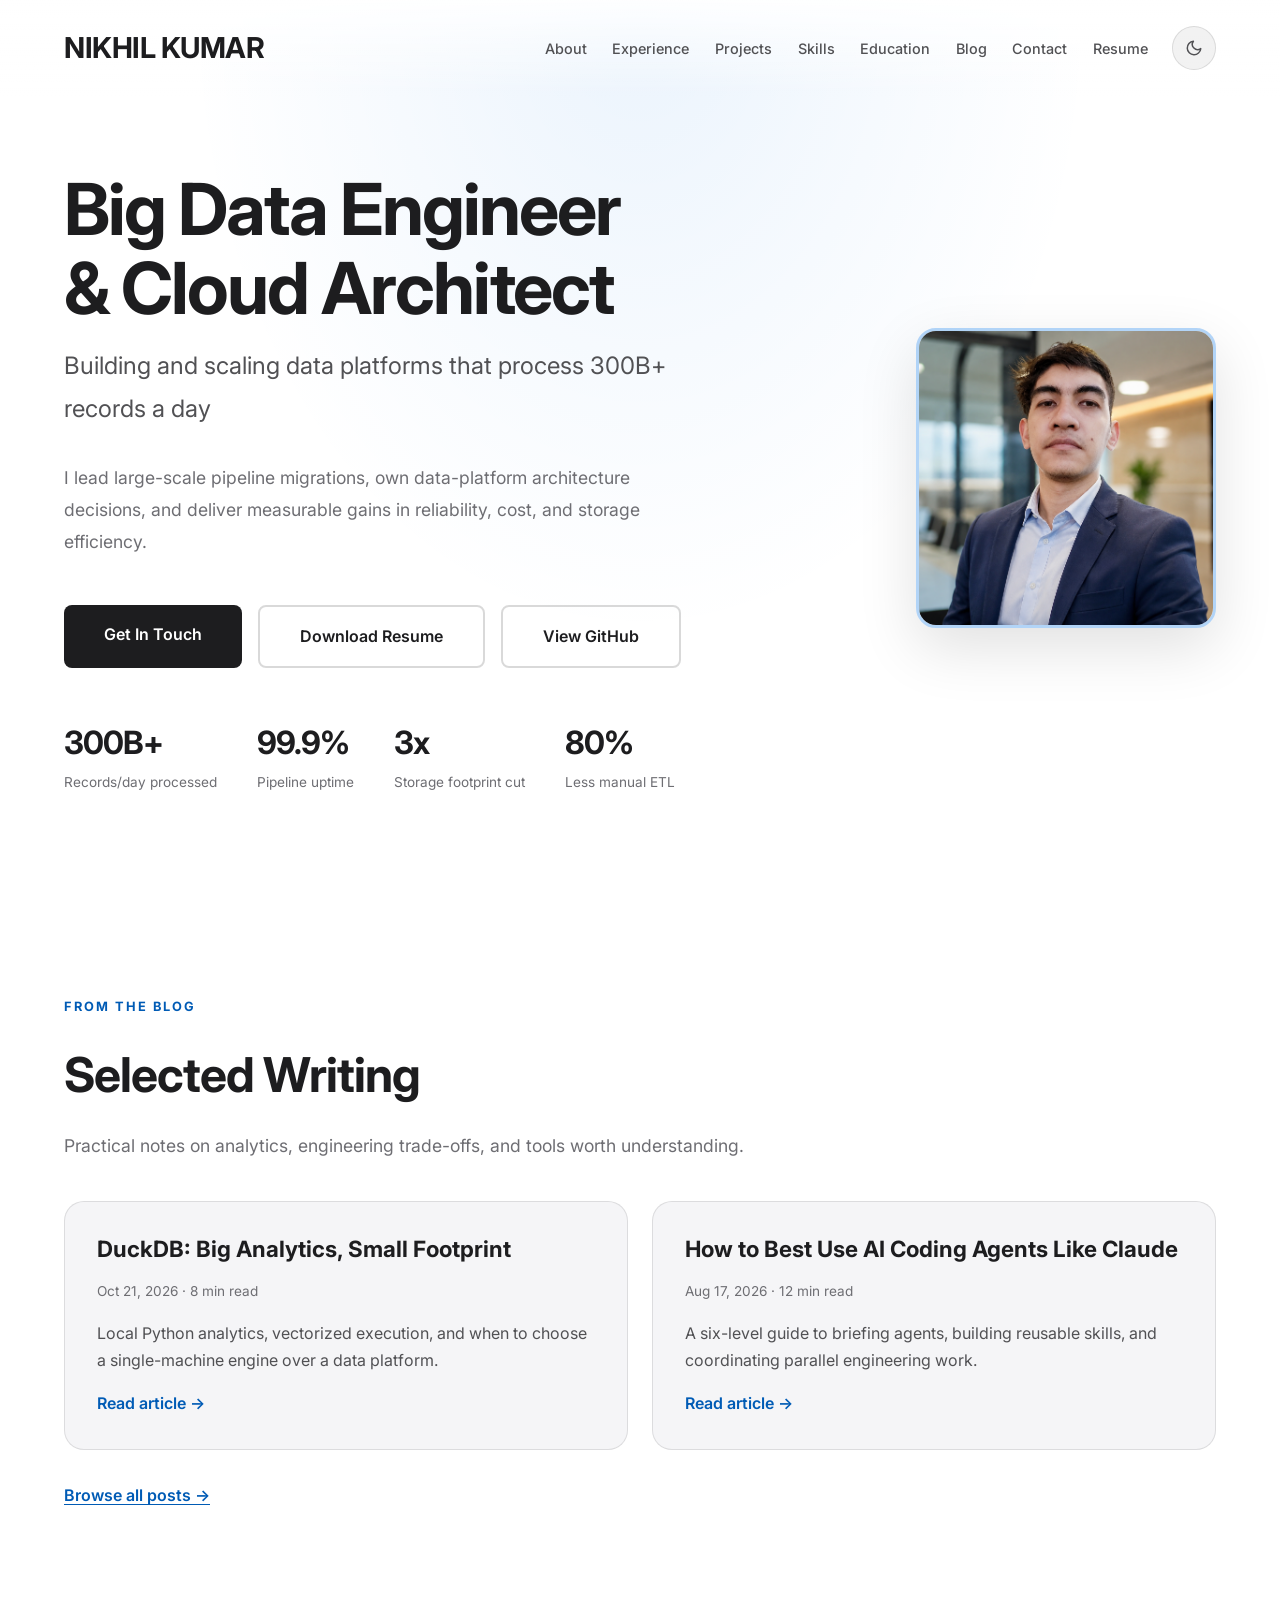
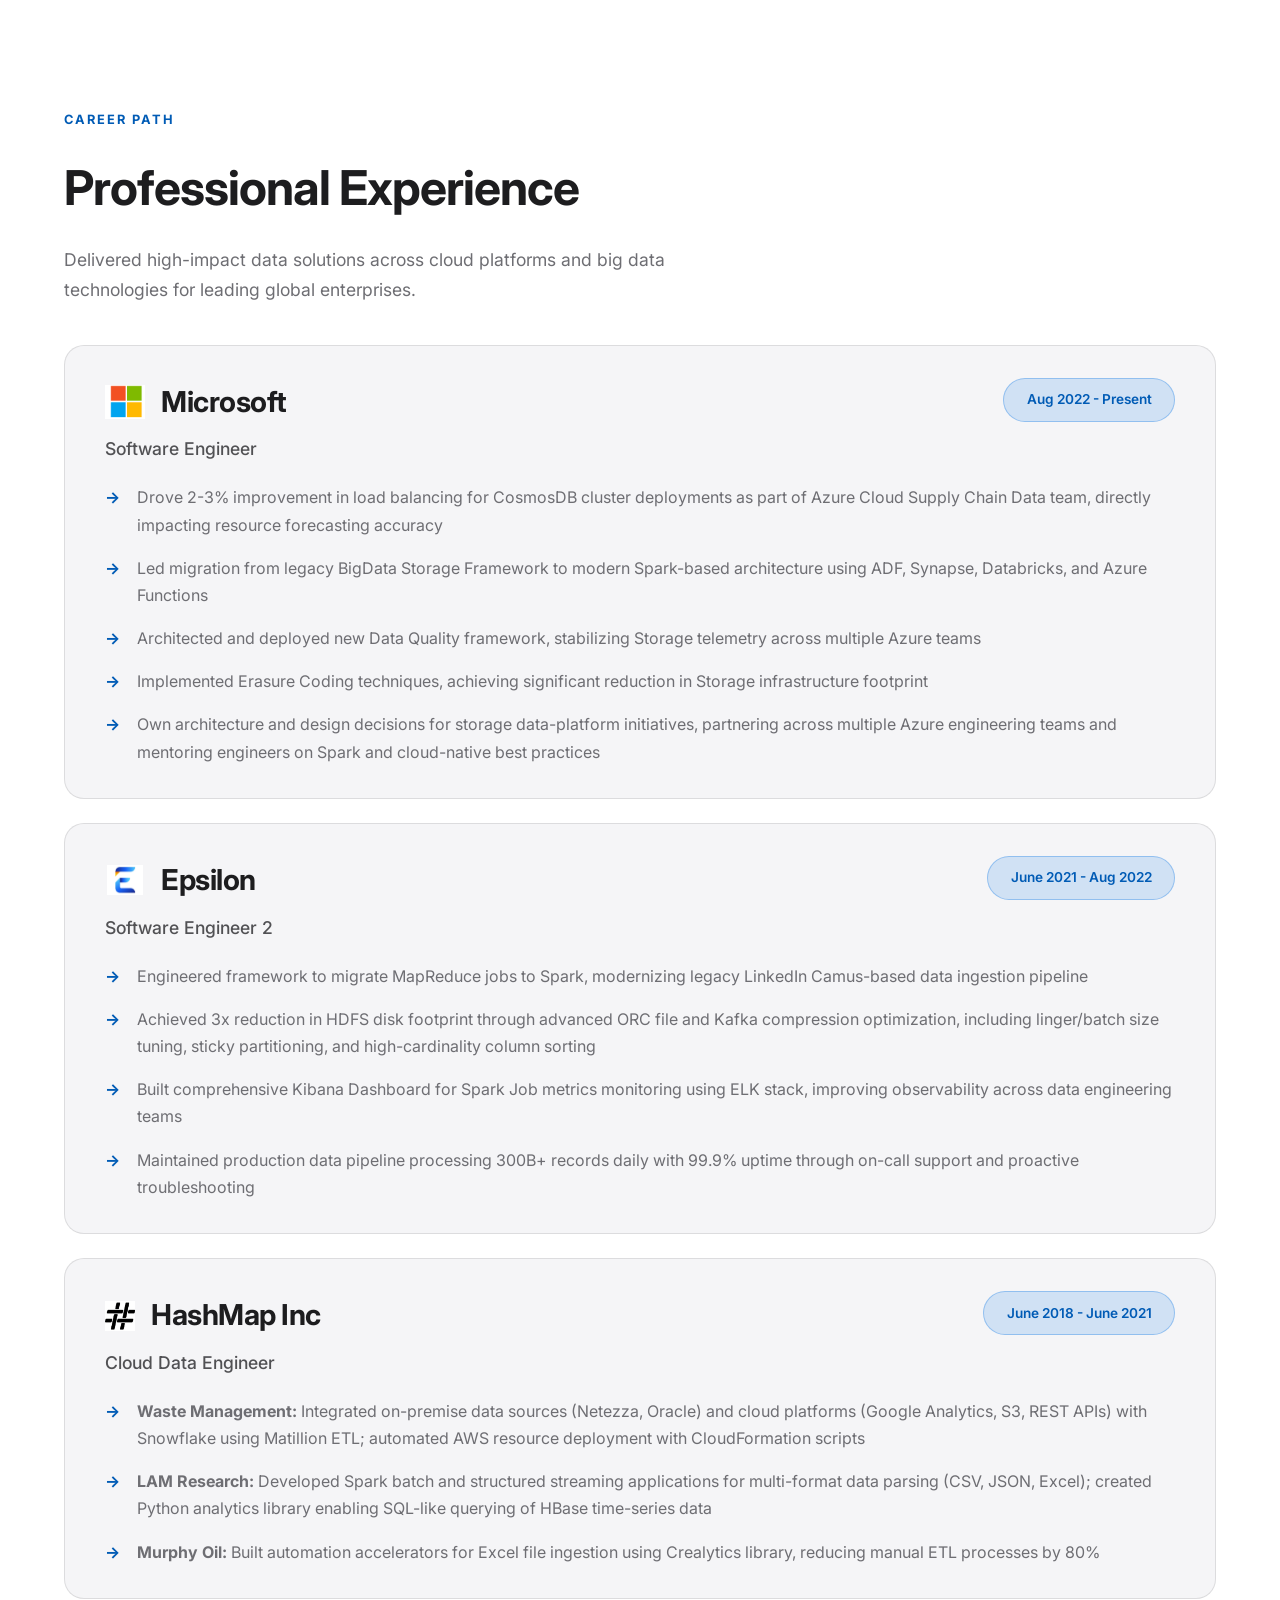
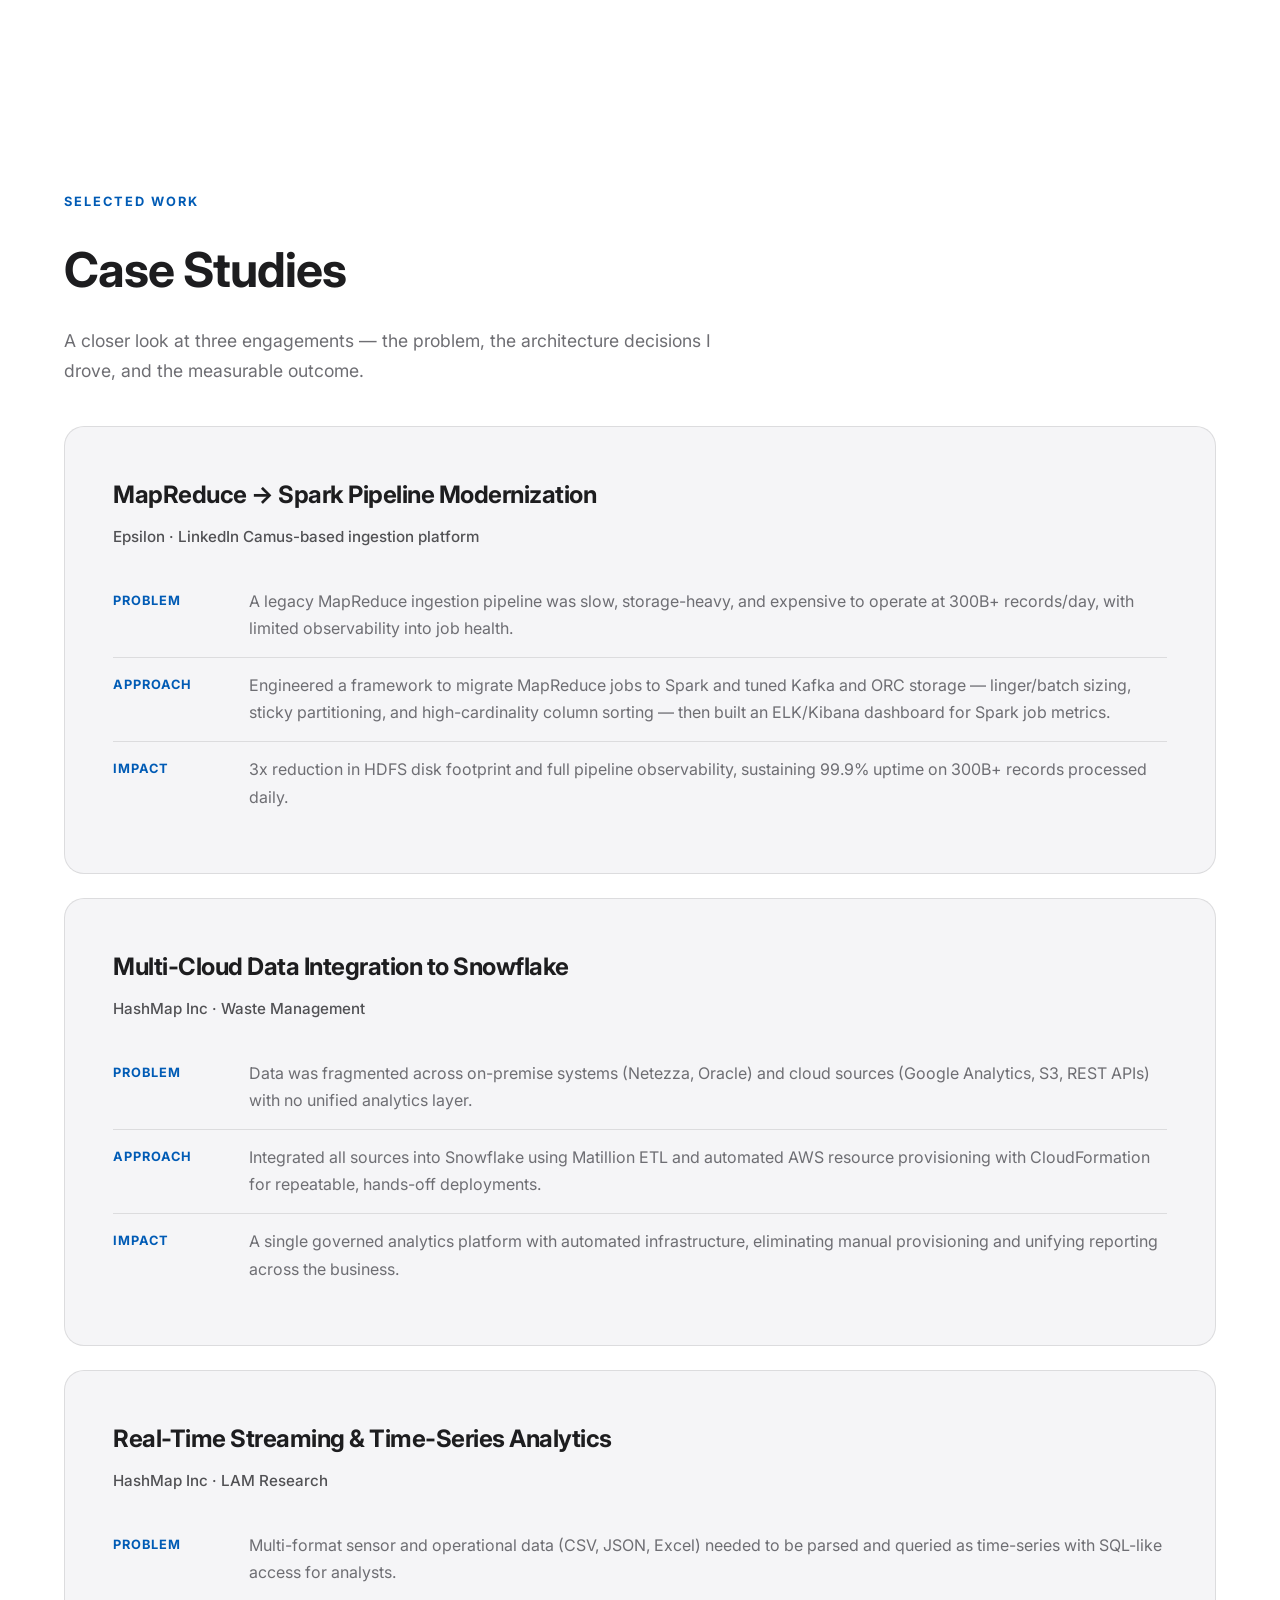
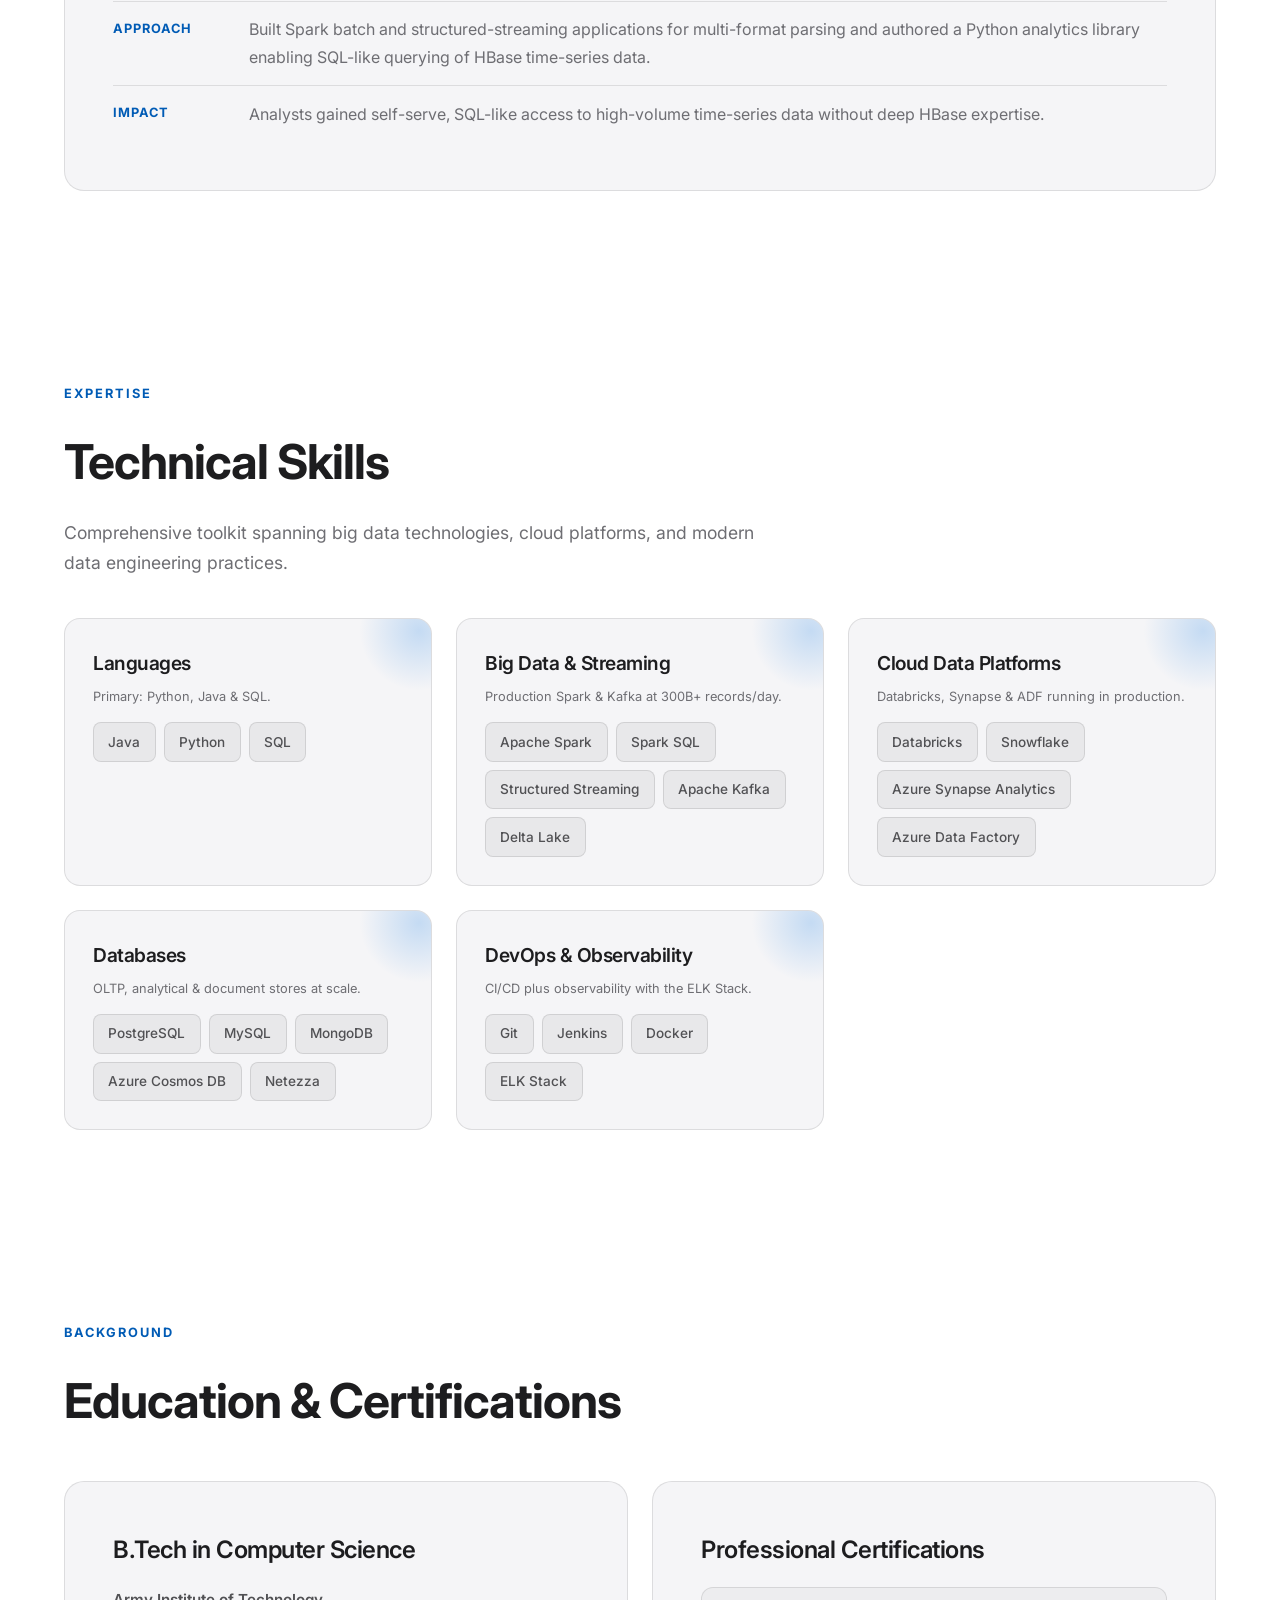
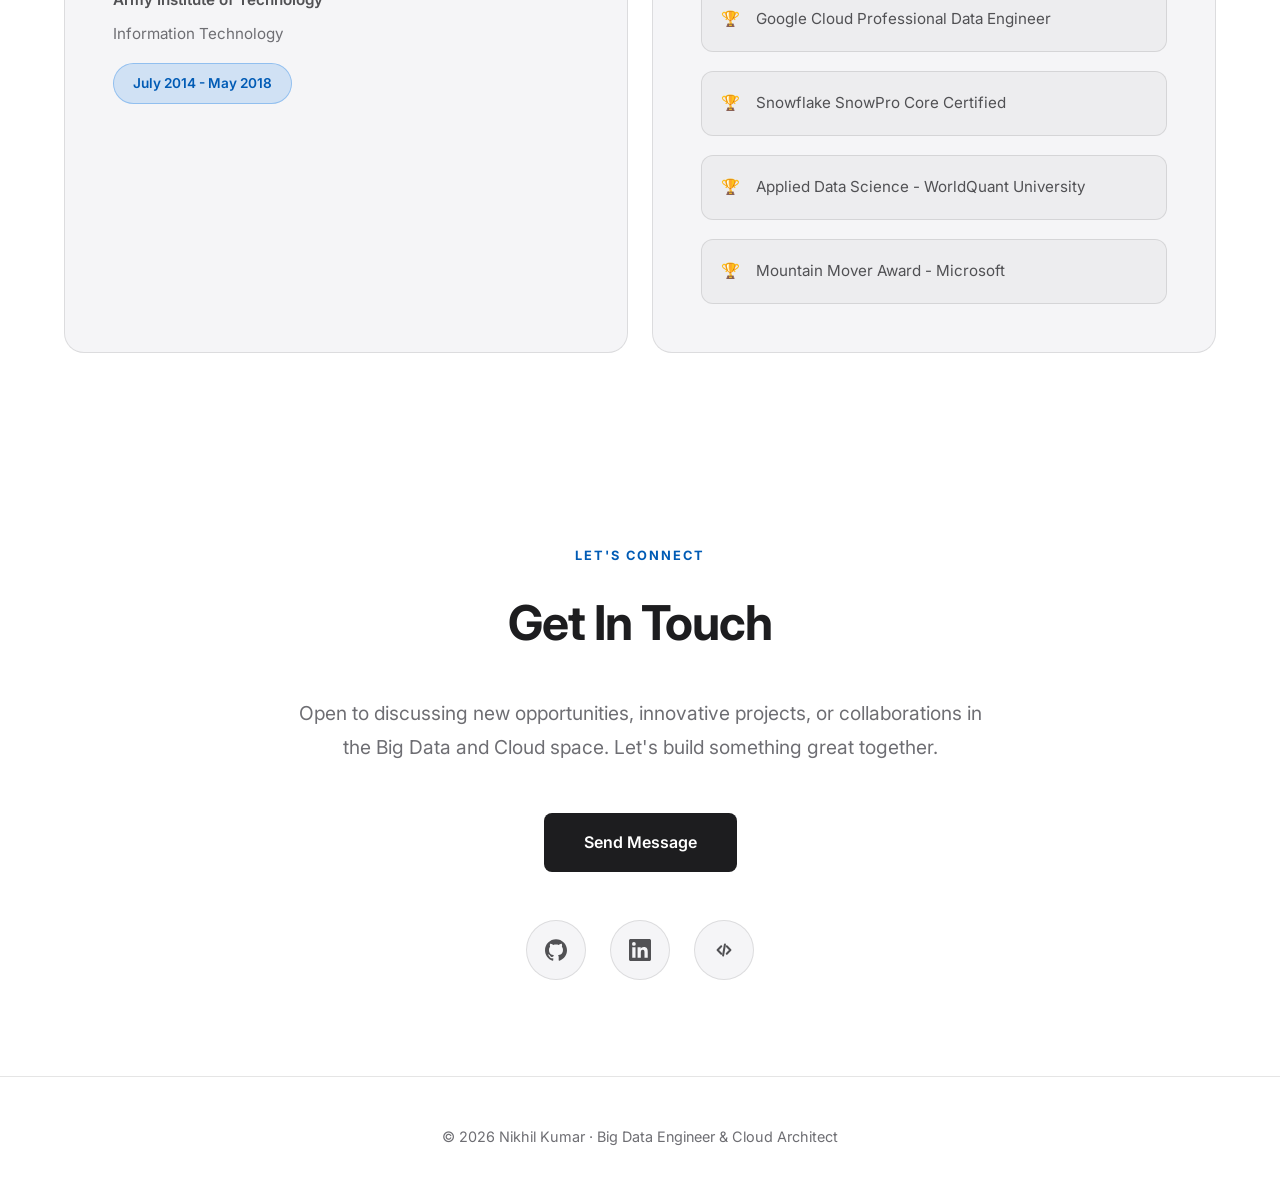
==== commit 1f2e77b0: "Improve portfolio and blog reading experience Add shared accessible navigation and themes, responsiv" ====
--- a/index.html
+++ b/index.html
@@ -7,13 +7,17 @@
   <!-- Set theme before paint to avoid flash -->
   <script>
     (function () {
+      var t;
       try {
-        var t = localStorage.getItem('theme');
-        if (t !== 'light' && t !== 'dark') {
-          t = 'light';
-        }
-        document.documentElement.setAttribute('data-theme', t);
-      } catch (e) { }
+        t = localStorage.getItem('theme');
+      } catch (error) {
+        console.warn('Could not read the saved theme preference.', error);
+      }
+      if (t !== 'light' && t !== 'dark') {
+        t = window.matchMedia('(prefers-color-scheme: dark)').matches ? 'dark' : 'light';
+      }
+      document.documentElement.setAttribute('data-theme', t);
+      document.documentElement.classList.add('js');
     })();
   </script>
   <title>Nikhil Kumar | Big Data Engineer &amp; Cloud Architect</title>
@@ -44,6 +48,8 @@
   <link rel="preconnect" href="https://fonts.googleapis.com">
   <link rel="preconnect" href="https://fonts.gstatic.com" crossorigin>
   <link href="https://fonts.googleapis.com/css2?family=Inter:wght@300;400;500;600;700&display=swap" rel="stylesheet">
+  <link rel="stylesheet" href="/assets/site.css">
+  <script src="/assets/site.js" defer></script>
 
   <!-- Structured data for rich results -->
   <script type="application/ld+json">
@@ -91,6 +97,7 @@
       --accent-dim: #a1a1a6;
       --border: rgba(255, 255, 255, 0.08);
       --highlight: #e50914;
+      --highlight-text: #ff8a91;
       --overlay-1: rgba(255, 255, 255, 0.03);
       --overlay-2: rgba(255, 255, 255, 0.06);
       --overlay-border: rgba(255, 255, 255, 0.1);
@@ -111,6 +118,7 @@
       --accent-dim: #6e6e73;
       --border: rgba(0, 0, 0, 0.1);
       --highlight: #0071e3;
+      --highlight-text: #005bb5;
       --overlay-1: rgba(0, 0, 0, 0.03);
       --overlay-2: rgba(0, 0, 0, 0.05);
       --overlay-border: rgba(0, 0, 0, 0.1);
@@ -126,7 +134,6 @@
       background: var(--bg-primary);
       color: var(--accent);
       line-height: 1.7;
-      overflow-x: hidden;
       -webkit-font-smoothing: antialiased;
       transition: background 0.3s ease, color 0.3s ease;
     }
@@ -137,7 +144,7 @@
       top: 0;
       width: 100%;
       background: linear-gradient(180deg, var(--nav-bg) 0%, transparent 100%);
-      padding: 2rem 0;
+      padding: 1rem 0;
       z-index: 1000;
       transition: all 0.3s ease;
     }
@@ -164,13 +171,17 @@
       text-decoration: none;
       letter-spacing: -0.5px;
       padding: 0.5rem 0;
+      white-space: nowrap;
+      flex-shrink: 0;
     }
 
     .nav-links {
       display: flex;
-      gap: 3rem;
+      gap: clamp(1rem, 2vw, 2rem);
       list-style: none;
       align-items: center;
+      margin-left: auto;
+      margin-right: 1.5rem;
     }
 
     .nav-links a {
@@ -201,12 +212,28 @@
       width: 100%;
     }
 
+    .menu-toggle {
+      display: none;
+      align-items: center;
+      justify-content: center;
+      min-height: 44px;
+      padding: 0.5rem 0.85rem;
+      border: 1px solid var(--overlay-border);
+      border-radius: 8px;
+      background: var(--overlay-2);
+      color: var(--accent);
+      font: inherit;
+      font-size: 0.9rem;
+      cursor: pointer;
+    }
+
     .theme-toggle {
       display: inline-flex;
       align-items: center;
       justify-content: center;
-      width: 38px;
-      height: 38px;
+      width: 44px;
+      height: 44px;
+      flex-shrink: 0;
       padding: 0;
       border-radius: 50%;
       background: var(--overlay-2);
@@ -254,11 +281,12 @@
       width: 100%;
       display: flex;
       align-items: center;
-      gap: 4rem;
+      gap: clamp(2rem, 4vw, 4rem);
     }
 
     .hero-text {
       flex: 1;
+      min-width: 0;
     }
 
     .profile-image-container {
@@ -272,17 +300,10 @@
       object-fit: cover;
       border: 3px solid color-mix(in srgb, var(--highlight) 30%, transparent);
       box-shadow: 0 20px 60px var(--shadow-hero);
-      transition: all 0.4s ease;
-    }
-
-    .profile-image:hover {
-      transform: scale(1.05);
-      border-color: var(--highlight);
-      box-shadow: 0 30px 80px color-mix(in srgb, var(--highlight) 40%, transparent);
     }
 
     .hero h1 {
-      font-size: 5rem;
+      font-size: clamp(2.5rem, 5.6vw, 5rem);
       font-weight: 700;
       margin-bottom: 1rem;
       letter-spacing: -2px;
@@ -307,6 +328,7 @@
     .cta-buttons {
       display: flex;
       gap: 1rem;
+      flex-wrap: wrap;
     }
 
     .btn {
@@ -341,18 +363,18 @@
 
     /* Section Styling */
     section {
-      padding: 8rem 5%;
+      padding: 6rem 5%;
       max-width: 1400px;
       margin: 0 auto;
     }
 
     .section-header {
-      margin-bottom: 4rem;
+      margin-bottom: 2.5rem;
     }
 
     .section-label {
       font-size: 0.8rem;
-      color: var(--highlight);
+      color: var(--highlight-text);
       font-weight: 700;
       text-transform: uppercase;
       letter-spacing: 2px;
@@ -372,7 +394,7 @@
       max-width: 700px;
     }
 
-    /* Experience Cards - Netflix Style */
+    /* Experience */
     .experience-grid {
       display: grid;
       gap: 1.5rem;
@@ -380,7 +402,7 @@
 
     .experience-card {
       background: var(--bg-card);
-      padding: 3rem;
+      padding: 2rem 2.5rem;
       border-radius: 20px;
       border: 1px solid var(--border);
       transition: all 0.4s cubic-bezier(0.4, 0, 0.2, 1);
@@ -399,25 +421,16 @@
       mask: linear-gradient(#fff 0 0) content-box, linear-gradient(#fff 0 0);
       -webkit-mask-composite: xor;
       mask-composite: exclude;
+      pointer-events: none;
       opacity: 0;
       transition: opacity 0.4s ease;
-    }
-
-    .experience-card:hover {
-      background: var(--bg-card-hover);
-      transform: translateY(-8px);
-      box-shadow: 0 25px 60px var(--shadow-card);
-    }
-
-    .experience-card:hover::before {
-      opacity: 1;
     }
 
     .company-header {
       display: flex;
       justify-content: space-between;
       align-items: flex-start;
-      margin-bottom: 2rem;
+      margin-bottom: 1.25rem;
       flex-wrap: wrap;
       gap: 1rem;
     }
@@ -454,7 +467,7 @@
       background: color-mix(in srgb, var(--highlight) 15%, transparent);
       border: 1px solid color-mix(in srgb, var(--highlight) 30%, transparent);
       border-radius: 50px;
-      color: var(--highlight);
+      color: var(--highlight-text);
       font-size: 0.85rem;
       font-weight: 600;
       white-space: nowrap;
@@ -478,14 +491,14 @@
       content: '→';
       position: absolute;
       left: 0;
-      color: var(--highlight);
+      color: var(--highlight-text);
       font-weight: bold;
     }
 
-    /* Skills Section - Netflix Card Style */
+    /* Skills */
     .skills-grid {
       display: grid;
-      grid-template-columns: repeat(auto-fit, minmax(300px, 1fr));
+      grid-template-columns: repeat(auto-fit, minmax(min(100%, 300px), 1fr));
       gap: 1.5rem;
     }
 
@@ -512,18 +525,6 @@
       transition: all 0.4s ease;
     }
 
-    .skill-category:hover {
-      background: var(--bg-card-hover);
-      transform: translateY(-8px);
-      box-shadow: 0 25px 60px var(--shadow-card);
-    }
-
-    .skill-category:hover::before {
-      width: 180px;
-      height: 180px;
-      background: radial-gradient(circle, color-mix(in srgb, var(--highlight) 30%, transparent), transparent 70%);
-    }
-
     .skill-category h3 {
       color: var(--accent);
       margin-bottom: 0.4rem;
@@ -553,17 +554,44 @@
       font-weight: 500;
     }
 
-    .skill-tag:hover {
-      background: color-mix(in srgb, var(--highlight) 20%, transparent);
-      border-color: color-mix(in srgb, var(--highlight) 60%, transparent);
-      color: var(--accent);
-      transform: translateY(-2px);
+    @media (hover: hover) {
+      .experience-card:hover,
+      .skill-category:hover {
+        background: var(--bg-card-hover);
+        transform: translateY(-8px);
+        box-shadow: 0 25px 60px var(--shadow-card);
+      }
+
+      .experience-card:hover::before {
+        opacity: 1;
+      }
+
+      .skill-category:hover::before {
+        width: 180px;
+        height: 180px;
+        background: radial-gradient(circle, color-mix(in srgb, var(--highlight) 30%, transparent), transparent 70%);
+      }
+
+      .skill-tag:hover {
+        background: color-mix(in srgb, var(--highlight) 20%, transparent);
+        border-color: color-mix(in srgb, var(--highlight) 60%, transparent);
+        color: var(--accent);
+        transform: translateY(-2px);
+      }
+    }
+
+    @media (prefers-reduced-motion: reduce) {
+      .experience-card:hover,
+      .skill-category:hover,
+      .skill-tag:hover {
+        transform: none;
+      }
     }
 
     /* Education & Certifications */
     .info-grid {
       display: grid;
-      grid-template-columns: repeat(auto-fit, minmax(350px, 1fr));
+      grid-template-columns: repeat(auto-fit, minmax(min(100%, 350px), 1fr));
       gap: 1.5rem;
     }
 
@@ -572,32 +600,6 @@
       padding: 3rem;
       border-radius: 20px;
       border: 1px solid var(--border);
-      transition: all 0.4s cubic-bezier(0.4, 0, 0.2, 1);
-      position: relative;
-      overflow: hidden;
-    }
-
-    .info-card::after {
-      content: '';
-      position: absolute;
-      bottom: 0;
-      left: 0;
-      right: 0;
-      height: 4px;
-      background: linear-gradient(90deg, #e50914, #9333ea, #3b82f6);
-      transform: scaleX(0);
-      transform-origin: left;
-      transition: transform 0.5s ease;
-    }
-
-    .info-card:hover {
-      background: var(--bg-card-hover);
-      transform: translateY(-8px);
-      box-shadow: 0 25px 60px var(--shadow-card);
-    }
-
-    .info-card:hover::after {
-      transform: scaleX(1);
     }
 
     .info-card h3 {
@@ -626,7 +628,7 @@
       background: color-mix(in srgb, var(--highlight) 15%, transparent);
       border: 1px solid color-mix(in srgb, var(--highlight) 30%, transparent);
       border-radius: 50px;
-      color: var(--highlight);
+      color: var(--highlight-text);
       font-size: 0.85rem;
       font-weight: 600;
       margin-top: 0.5rem;
@@ -645,17 +647,10 @@
       background: var(--overlay-1);
       border-radius: 12px;
       border: 1px solid var(--overlay-border);
-      transition: all 0.3s ease;
-    }
-
-    .award-item:hover {
-      background: color-mix(in srgb, var(--highlight) 8%, transparent);
-      border-color: color-mix(in srgb, var(--highlight) 40%, transparent);
-      transform: translateX(5px);
     }
 
     .award-icon {
-      color: var(--highlight);
+      color: var(--highlight-text);
       font-size: 1.5rem;
       flex-shrink: 0;
     }
@@ -764,13 +759,6 @@
       padding: 3rem;
       border-radius: 20px;
       border: 1px solid var(--border);
-      transition: all 0.4s cubic-bezier(0.4, 0, 0.2, 1);
-    }
-
-    .project-card:hover {
-      background: var(--bg-card-hover);
-      transform: translateY(-8px);
-      box-shadow: 0 25px 60px var(--shadow-card);
     }
 
     .project-card h3 {
@@ -801,7 +789,7 @@
     }
 
     .case-label {
-      color: var(--highlight);
+      color: var(--highlight-text);
       font-size: 0.8rem;
       font-weight: 700;
       text-transform: uppercase;
@@ -815,6 +803,61 @@
       line-height: 1.7;
     }
 
+    .writing-grid {
+      display: grid;
+      grid-template-columns: repeat(auto-fit, minmax(min(100%, 300px), 1fr));
+      gap: 1.5rem;
+    }
+
+    .writing-card {
+      display: flex;
+      flex-direction: column;
+      gap: 1rem;
+      padding: 2rem;
+      border: 1px solid var(--border);
+      border-radius: 20px;
+      background: var(--bg-card);
+      color: var(--accent);
+      text-decoration: none;
+      transition: transform 0.3s ease, background 0.3s ease;
+    }
+
+    .writing-card:hover {
+      background: var(--bg-card-hover);
+      transform: translateY(-4px);
+    }
+
+    .writing-card h3 {
+      font-size: 1.4rem;
+      line-height: 1.35;
+    }
+
+    .writing-meta {
+      color: var(--accent-dim);
+      font-size: 0.85rem;
+    }
+
+    .writing-card p {
+      color: var(--accent-muted);
+    }
+
+    .writing-link,
+    .all-writing {
+      color: var(--highlight-text);
+      font-weight: 600;
+    }
+
+    .writing-link {
+      margin-top: auto;
+    }
+
+    .all-writing {
+      display: inline-block;
+      margin-top: 1.5rem;
+      padding: 0.5rem 0;
+      text-underline-offset: 0.2em;
+    }
+
     @media (max-width: 640px) {
       .case-row {
         grid-template-columns: 1fr;
@@ -822,12 +865,71 @@
       }
     }
 
+    @media (max-width: 1100px) {
+      nav {
+        padding: 0.75rem 0;
+        background: var(--nav-bg);
+      }
+
+      nav .container {
+        flex-wrap: wrap;
+        gap: 0.75rem;
+      }
+
+      .logo {
+        font-size: clamp(1.05rem, 3vw, 1.5rem);
+      }
+
+      .menu-toggle {
+        margin-left: auto;
+      }
+
+      .nav-links {
+        order: 3;
+        flex-basis: 100%;
+        display: grid;
+        grid-template-columns: repeat(2, minmax(0, 1fr));
+        gap: 0.25rem;
+        max-height: calc(100dvh - 6rem);
+        overflow-y: auto;
+        margin: 0;
+        padding: 0.5rem 0;
+      }
+
+      .nav-links a {
+        display: block;
+        min-height: 44px;
+        padding: 0.65rem 0.8rem;
+        border-radius: 8px;
+      }
+
+      .nav-links a:hover {
+        background: var(--overlay-2);
+      }
+
+      .nav-links a::after {
+        display: none;
+      }
+
+      .js .menu-toggle {
+        display: inline-flex;
+      }
+
+      .js .nav-links {
+        display: none;
+      }
+
+      .js nav.menu-open .nav-links {
+        display: grid;
+      }
+
+      html:not(.js) nav {
+        position: static;
+      }
+    }
+
     /* Responsive */
     @media (max-width: 968px) {
-      .nav-links {
-        gap: 1.5rem;
-      }
-
       .hero-content {
         flex-direction: column-reverse;
         gap: 3rem;
@@ -870,29 +972,47 @@
     }
 
     @media (max-width: 640px) {
+      .hero {
+        min-height: auto;
+        padding: 7rem 5% 3rem;
+      }
+
+      .hero-content {
+        gap: 2rem;
+      }
+
       .hero h1 {
         font-size: 2.5rem;
       }
 
       .profile-image {
-        width: 200px;
-        height: 200px;
+        width: 160px;
+        height: 160px;
+      }
+
+      .hero p {
+        margin-bottom: 1.5rem;
+      }
+
+      .hero-metrics {
+        gap: 1.5rem;
+        margin-top: 2rem;
       }
 
       section {
-        padding: 5rem 5%;
-      }
-
-      .experience-card {
-        padding: 2rem;
-      }
-
-      .skill-category {
-        padding: 2rem;
-      }
-
-      .info-card {
-        padding: 2rem;
+        padding: 3.5rem 5%;
+      }
+
+      .section-title {
+        font-size: 2rem;
+      }
+
+      .experience-card,
+      .skill-category,
+      .info-card,
+      .project-card,
+      .writing-card {
+        padding: 1.5rem;
       }
     }
 
@@ -922,10 +1042,14 @@
 </head>
 
 <body>
-  <nav id="navbar">
+  <a class="skip-link" href="#main-content">Skip to content</a>
+  <nav id="navbar" aria-label="Primary">
     <div class="container">
-      <a href="#" class="logo">NIKHIL KUMAR</a>
-      <ul class="nav-links">
+      <a href="#about" class="logo">NIKHIL KUMAR</a>
+      <button id="menuToggle" class="menu-toggle" type="button" aria-expanded="false" aria-controls="primary-navigation">
+        <span>Menu</span>
+      </button>
+      <ul class="nav-links" id="primary-navigation">
         <li><a href="#about">About</a></li>
         <li><a href="#experience">Experience</a></li>
         <li><a href="#projects">Projects</a></li>
@@ -934,22 +1058,21 @@
         <li><a href="blog/">Blog</a></li>
         <li><a href="#contact">Contact</a></li>
         <li><a href="assets/Nikhil_Kumar_Resume.pdf" download>Resume</a></li>
-        <li>
-          <button id="themeToggle" class="theme-toggle" type="button" aria-label="Switch to light theme" title="Switch theme" aria-pressed="false">
-            <svg class="icon-sun" xmlns="http://www.w3.org/2000/svg" width="18" height="18" viewBox="0 0 24 24" fill="none" stroke="currentColor" stroke-width="2" stroke-linecap="round" stroke-linejoin="round" aria-hidden="true">
-              <circle cx="12" cy="12" r="4"></circle>
-              <path d="M12 2v2M12 20v2M4.93 4.93l1.41 1.41M17.66 17.66l1.41 1.41M2 12h2M20 12h2M6.34 17.66l-1.41 1.41M19.07 4.93l-1.41 1.41"></path>
-            </svg>
-            <svg class="icon-moon" xmlns="http://www.w3.org/2000/svg" width="18" height="18" viewBox="0 0 24 24" fill="none" stroke="currentColor" stroke-width="2" stroke-linecap="round" stroke-linejoin="round" aria-hidden="true">
-              <path d="M21 12.79A9 9 0 1 1 11.21 3 7 7 0 0 0 21 12.79z"></path>
-            </svg>
-          </button>
-        </li>
       </ul>
+      <button id="themeToggle" class="theme-toggle" type="button" aria-label="Switch to light theme" title="Switch theme" aria-pressed="false">
+        <svg class="icon-sun" xmlns="http://www.w3.org/2000/svg" width="18" height="18" viewBox="0 0 24 24" fill="none" stroke="currentColor" stroke-width="2" stroke-linecap="round" stroke-linejoin="round" aria-hidden="true">
+          <circle cx="12" cy="12" r="4"></circle>
+          <path d="M12 2v2M12 20v2M4.93 4.93l1.41 1.41M17.66 17.66l1.41 1.41M2 12h2M20 12h2M6.34 17.66l-1.41 1.41M19.07 4.93l-1.41 1.41"></path>
+        </svg>
+        <svg class="icon-moon" xmlns="http://www.w3.org/2000/svg" width="18" height="18" viewBox="0 0 24 24" fill="none" stroke="currentColor" stroke-width="2" stroke-linecap="round" stroke-linejoin="round" aria-hidden="true">
+          <path d="M21 12.79A9 9 0 1 1 11.21 3 7 7 0 0 0 21 12.79z"></path>
+        </svg>
+      </button>
     </div>
   </nav>
 
-  <section class="hero" id="about">
+  <main id="main-content" tabindex="-1">
+  <section class="hero" id="about" tabindex="-1">
     <div class="hero-content">
       <div class="hero-text">
         <h1>Big Data Engineer<br>& Cloud Architect</h1>
@@ -970,12 +1093,35 @@
         </div>
       </div>
       <div class="profile-image-container">
-        <img src="img/profile.jpg" alt="Nikhil Kumar" class="profile-image">
+        <img src="img/profile.jpg" alt="Nikhil Kumar" class="profile-image" width="300" height="300">
       </div>
     </div>
   </section>
 
-  <section id="experience">
+  <section id="writing">
+    <div class="section-header">
+      <div class="section-label">FROM THE BLOG</div>
+      <h2 class="section-title">Selected Writing</h2>
+      <p class="section-description">Practical notes on analytics, engineering trade-offs, and tools worth understanding.</p>
+    </div>
+    <div class="writing-grid">
+      <a class="writing-card" href="/blog/duckdb-big-analytics-small-footprint.html">
+        <h3>DuckDB: Big Analytics, Small Footprint</h3>
+        <div class="writing-meta"><time datetime="2026-10-21">Oct 21, 2026</time> &middot; 8 min read</div>
+        <p>Local Python analytics, vectorized execution, and when to choose a single-machine engine over a data platform.</p>
+        <span class="writing-link">Read article &rarr;</span>
+      </a>
+      <a class="writing-card" href="/blog/how-to-best-use-ai-coding-agents-like-claude.html">
+        <h3>How to Best Use AI Coding Agents Like Claude</h3>
+        <div class="writing-meta"><time datetime="2026-08-17">Aug 17, 2026</time> &middot; 12 min read</div>
+        <p>A six-level guide to briefing agents, building reusable skills, and coordinating parallel engineering work.</p>
+        <span class="writing-link">Read article &rarr;</span>
+      </a>
+    </div>
+    <a class="all-writing" href="/blog/">Browse all posts &rarr;</a>
+  </section>
+
+  <section id="experience" tabindex="-1">
     <div class="section-header">
       <div class="section-label">CAREER PATH</div>
       <h2 class="section-title">Professional Experience</h2>
@@ -1057,7 +1203,7 @@
     </div>
   </section>
 
-  <section id="projects">
+  <section id="projects" tabindex="-1">
     <div class="section-header">
       <div class="section-label">SELECTED WORK</div>
       <h2 class="section-title">Case Studies</h2>
@@ -1128,7 +1274,7 @@
     </div>
   </section>
 
-  <section id="skills">
+  <section id="skills" tabindex="-1">
     <div class="section-header">
       <div class="section-label">EXPERTISE</div>
       <h2 class="section-title">Technical Skills</h2>
@@ -1194,7 +1340,7 @@
     </div>
   </section>
 
-  <section id="education">
+  <section id="education" tabindex="-1">
     <div class="section-header">
       <div class="section-label">BACKGROUND</div>
       <h2 class="section-title">Education & Certifications</h2>
@@ -1231,7 +1377,7 @@
     </div>
   </section>
 
-  <section id="contact">
+  <section id="contact" tabindex="-1">
     <div class="section-header" style="text-align: center; margin-bottom: 2rem;">
       <div class="section-label">LET'S CONNECT</div>
       <h2 class="section-title">Get In Touch</h2>
@@ -1267,57 +1413,12 @@
       </div>
     </div>
   </section>
+  </main>
 
   <footer>
     <p>&copy; <span id="year"></span> Nikhil Kumar · Big Data Engineer &amp; Cloud Architect</p>
   </footer>
 
-  <script>
-    (function () {
-      'use strict';
-
-      // Add background/blur to the nav once the page is scrolled.
-      var nav = document.getElementById('navbar');
-      if (nav) {
-        var onScroll = function () {
-          nav.classList.toggle('scrolled', window.scrollY > 50);
-        };
-        window.addEventListener('scroll', onScroll, { passive: true });
-        onScroll();
-      }
-
-      // Keep the footer year current.
-      var yearEl = document.getElementById('year');
-      if (yearEl) {
-        yearEl.textContent = new Date().getFullYear();
-      }
-
-      // Light/dark theme toggle (preference shared via localStorage).
-      var themeToggle = document.getElementById('themeToggle');
-      if (themeToggle) {
-        var syncToggle = function () {
-          var isLight = document.documentElement.getAttribute('data-theme') === 'light';
-          themeToggle.setAttribute('aria-pressed', String(isLight));
-          themeToggle.setAttribute(
-            'aria-label',
-            isLight ? 'Switch to dark theme' : 'Switch to light theme'
-          );
-        };
-        themeToggle.addEventListener('click', function () {
-          var next =
-            document.documentElement.getAttribute('data-theme') === 'light'
-              ? 'dark'
-              : 'light';
-          document.documentElement.setAttribute('data-theme', next);
-          try {
-            localStorage.setItem('theme', next);
-          } catch (e) { }
-          syncToggle();
-        });
-        syncToggle();
-      }
-    })();
-  </script>
 </body>
 
 </html>
--- a/assets/site.css
+++ b/assets/site.css
@@ -0,0 +1,54 @@
+html[data-theme="light"] {
+  color-scheme: light;
+}
+
+html[data-theme="dark"] {
+  color-scheme: dark;
+}
+
+.visually-hidden {
+  position: absolute;
+  width: 1px;
+  height: 1px;
+  padding: 0;
+  overflow: hidden;
+  clip-path: inset(50%);
+  white-space: nowrap;
+}
+
+.skip-link {
+  position: fixed;
+  top: 0.75rem;
+  left: 0.75rem;
+  z-index: 2000;
+  padding: 0.75rem 1rem;
+  border-radius: 8px;
+  background: var(--accent);
+  color: var(--bg-primary);
+  font-weight: 600;
+  text-decoration: none;
+  transform: translateY(-200%);
+}
+
+.skip-link:focus {
+  transform: translateY(0);
+}
+
+:where(a, button, summary, [tabindex]):focus-visible {
+  outline: 3px solid var(--highlight-text);
+  outline-offset: 4px;
+}
+
+[id] {
+  scroll-margin-top: 7rem;
+}
+
+@media (prefers-reduced-motion: reduce) {
+  *,
+  *::before,
+  *::after {
+    animation: none !important;
+    transition: none !important;
+    scroll-behavior: auto !important;
+  }
+}
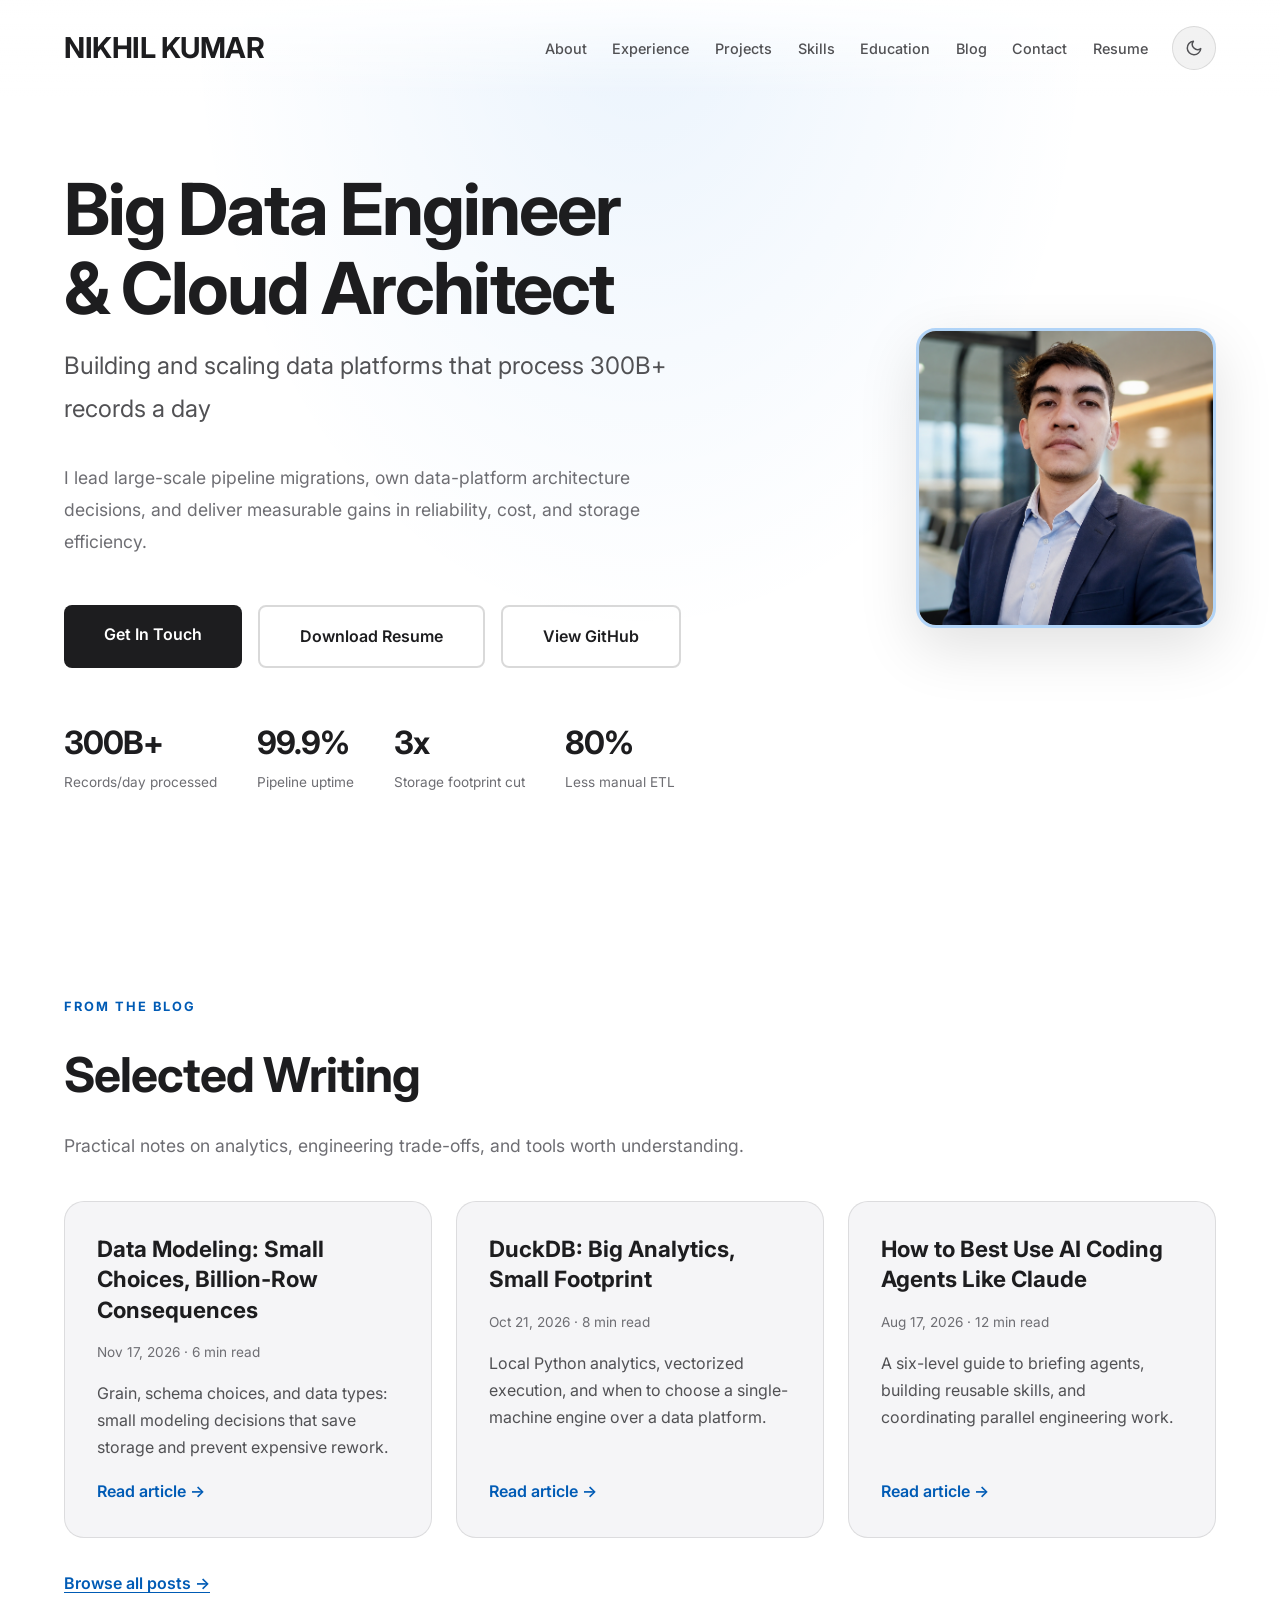
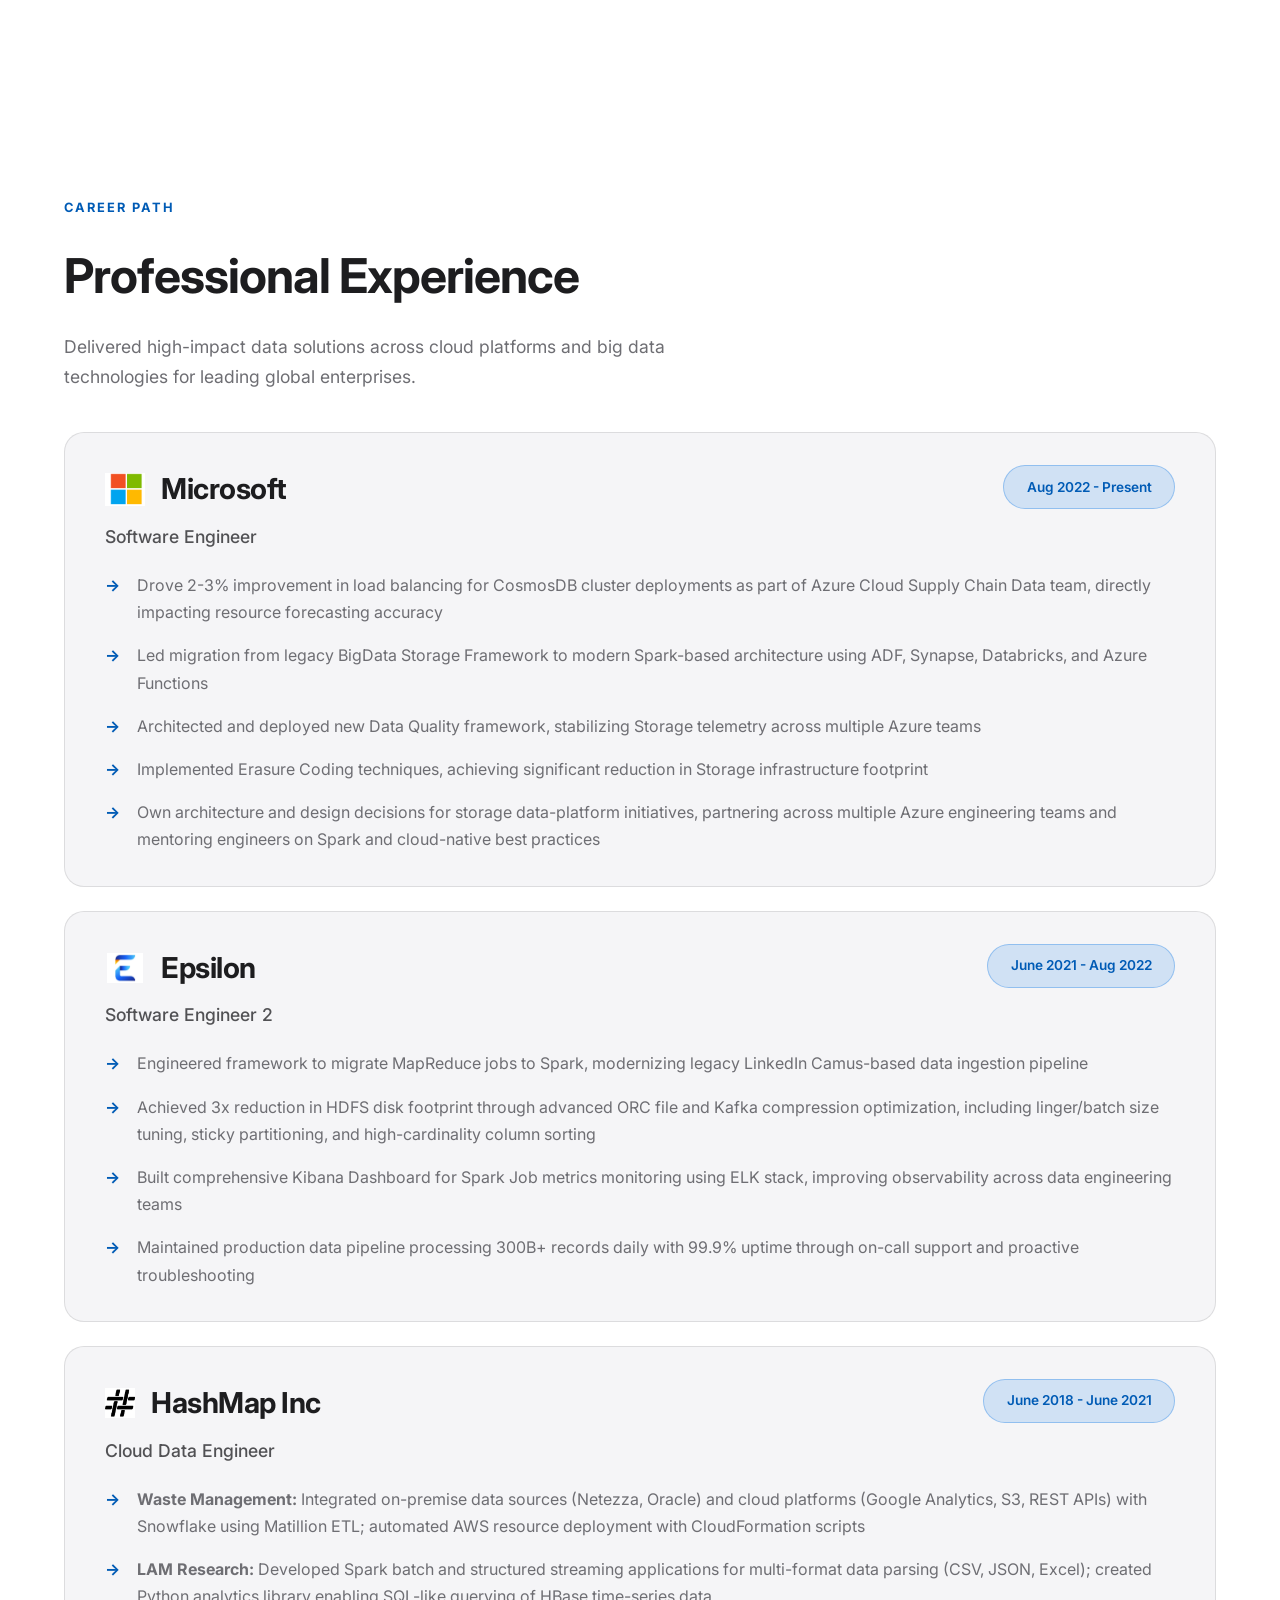
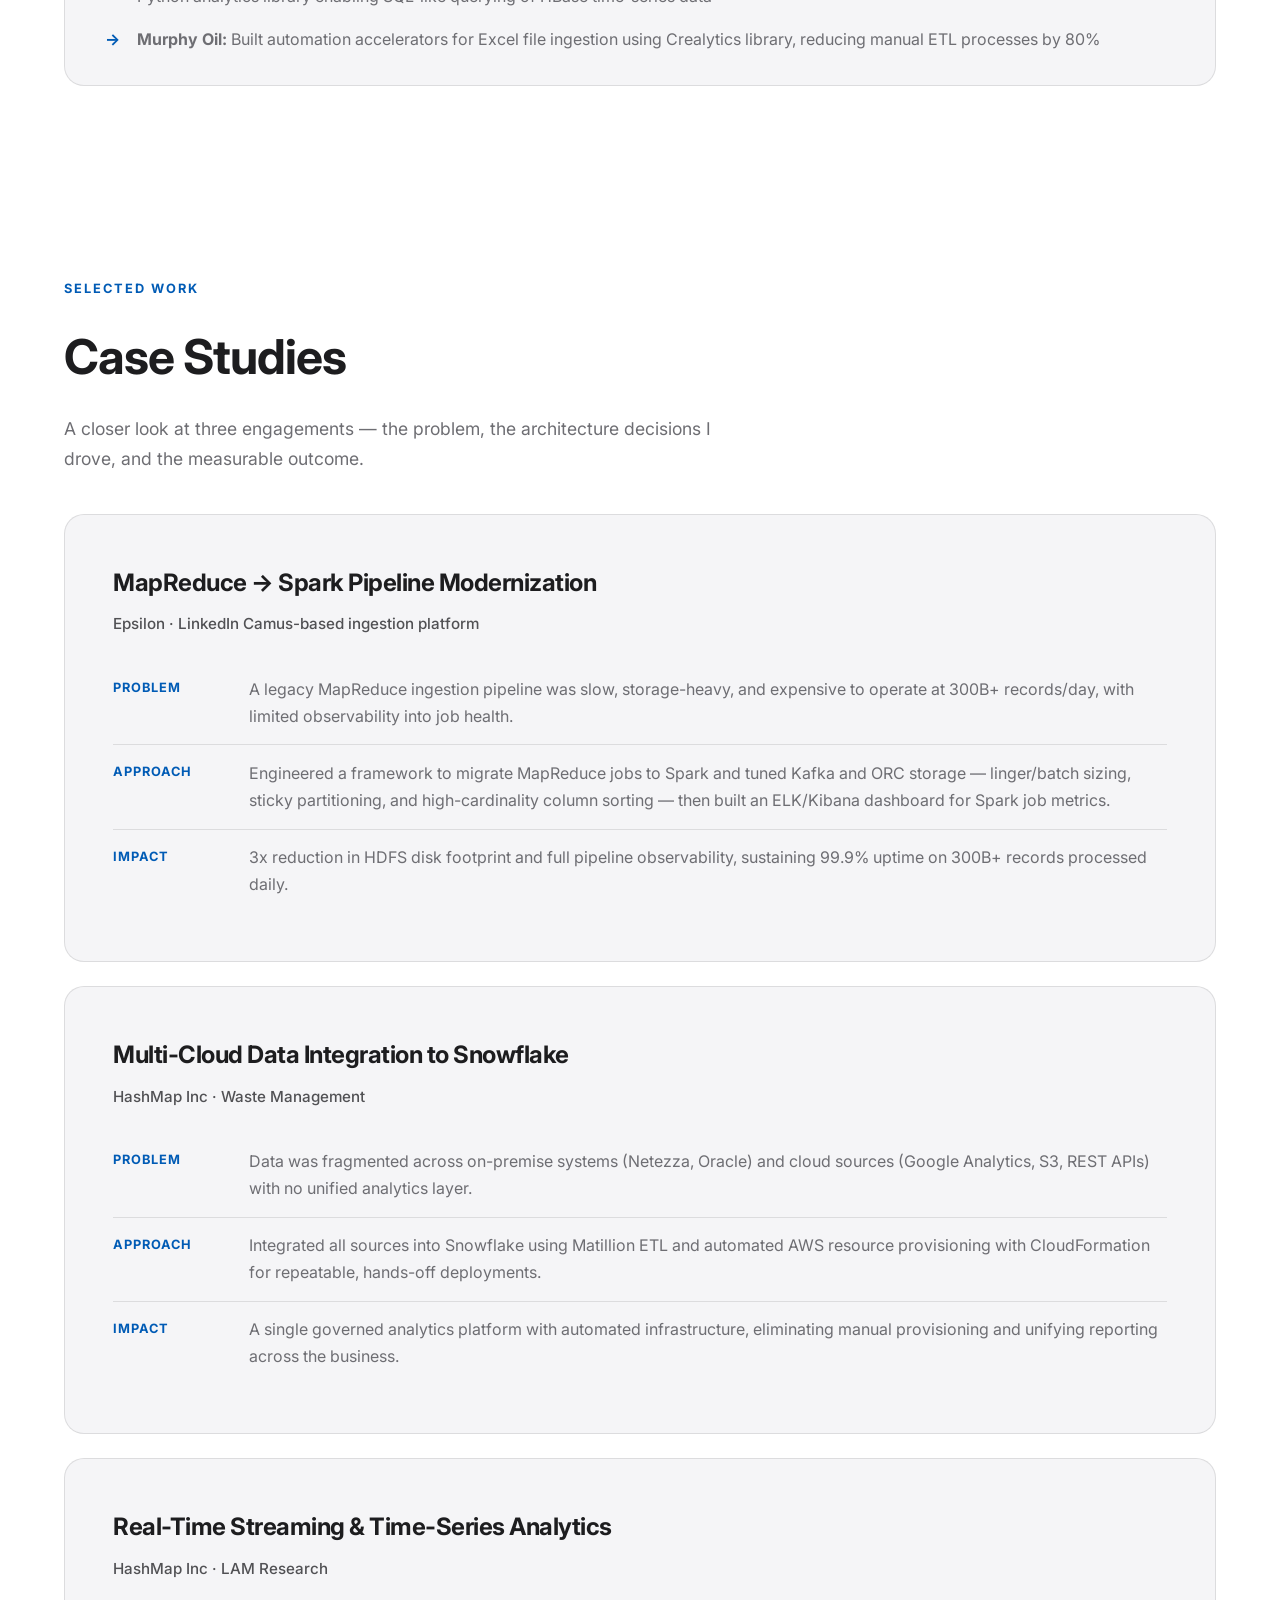
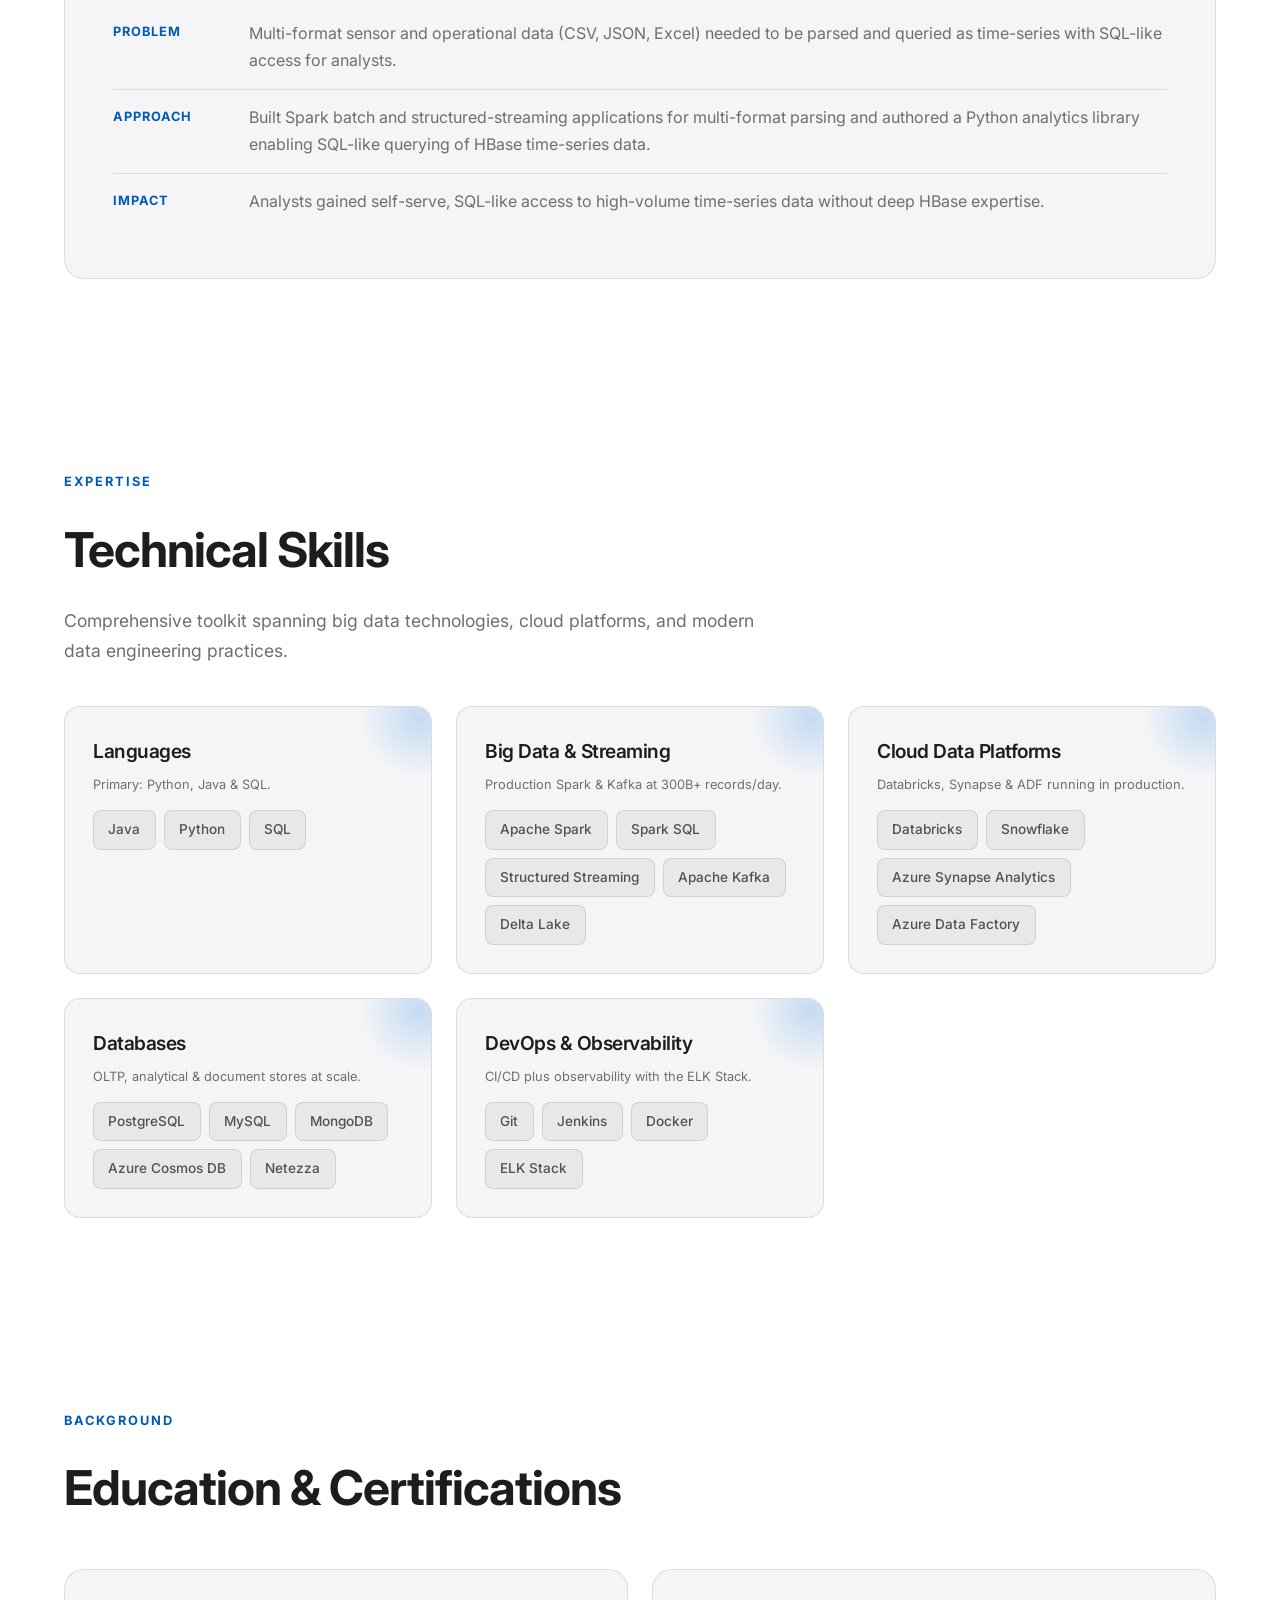
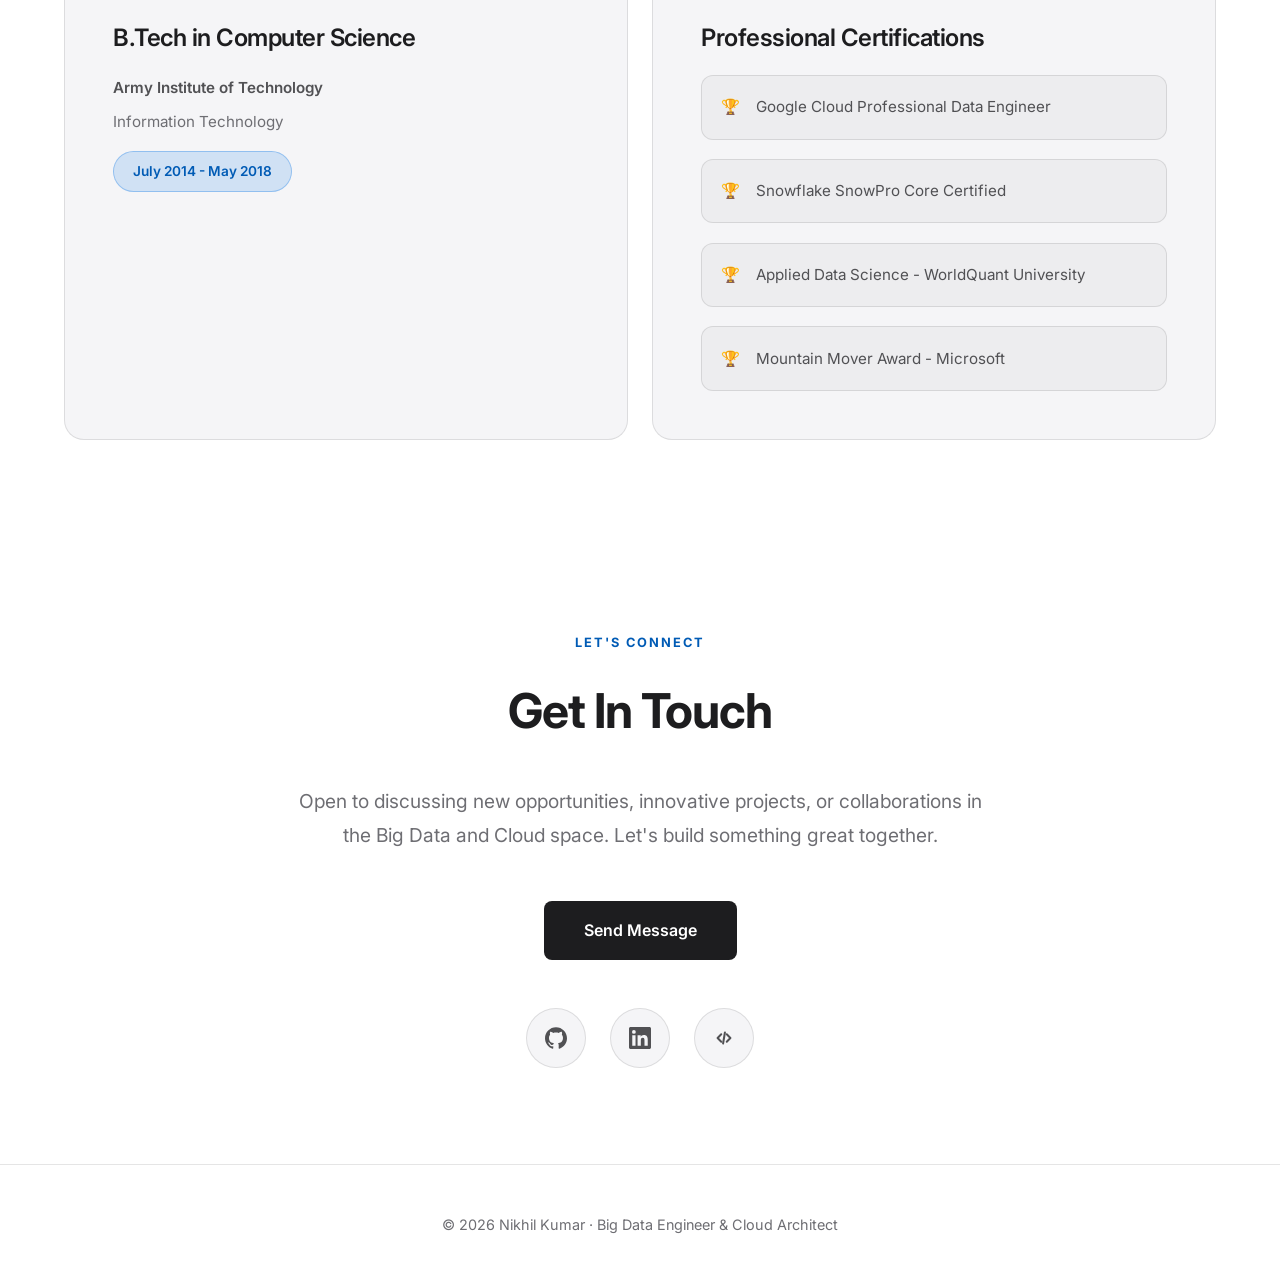
==== commit 4e3cc8f3: "Add data modeling blog and align article tables and code Co-authored-by: Copilot <223556219+Copilot@" ====
--- a/index.html
+++ b/index.html
@@ -1105,6 +1105,12 @@
       <p class="section-description">Practical notes on analytics, engineering trade-offs, and tools worth understanding.</p>
     </div>
     <div class="writing-grid">
+      <a class="writing-card" href="/blog/data-dimensional-modeling-design-now-save-later.html">
+        <h3>Data Modeling: Small Choices, Billion-Row Consequences</h3>
+        <div class="writing-meta"><time datetime="2026-11-17">Nov 17, 2026</time> &middot; 6 min read</div>
+        <p>Grain, schema choices, and data types: small modeling decisions that save storage and prevent expensive rework.</p>
+        <span class="writing-link">Read article &rarr;</span>
+      </a>
       <a class="writing-card" href="/blog/duckdb-big-analytics-small-footprint.html">
         <h3>DuckDB: Big Analytics, Small Footprint</h3>
         <div class="writing-meta"><time datetime="2026-10-21">Oct 21, 2026</time> &middot; 8 min read</div>
